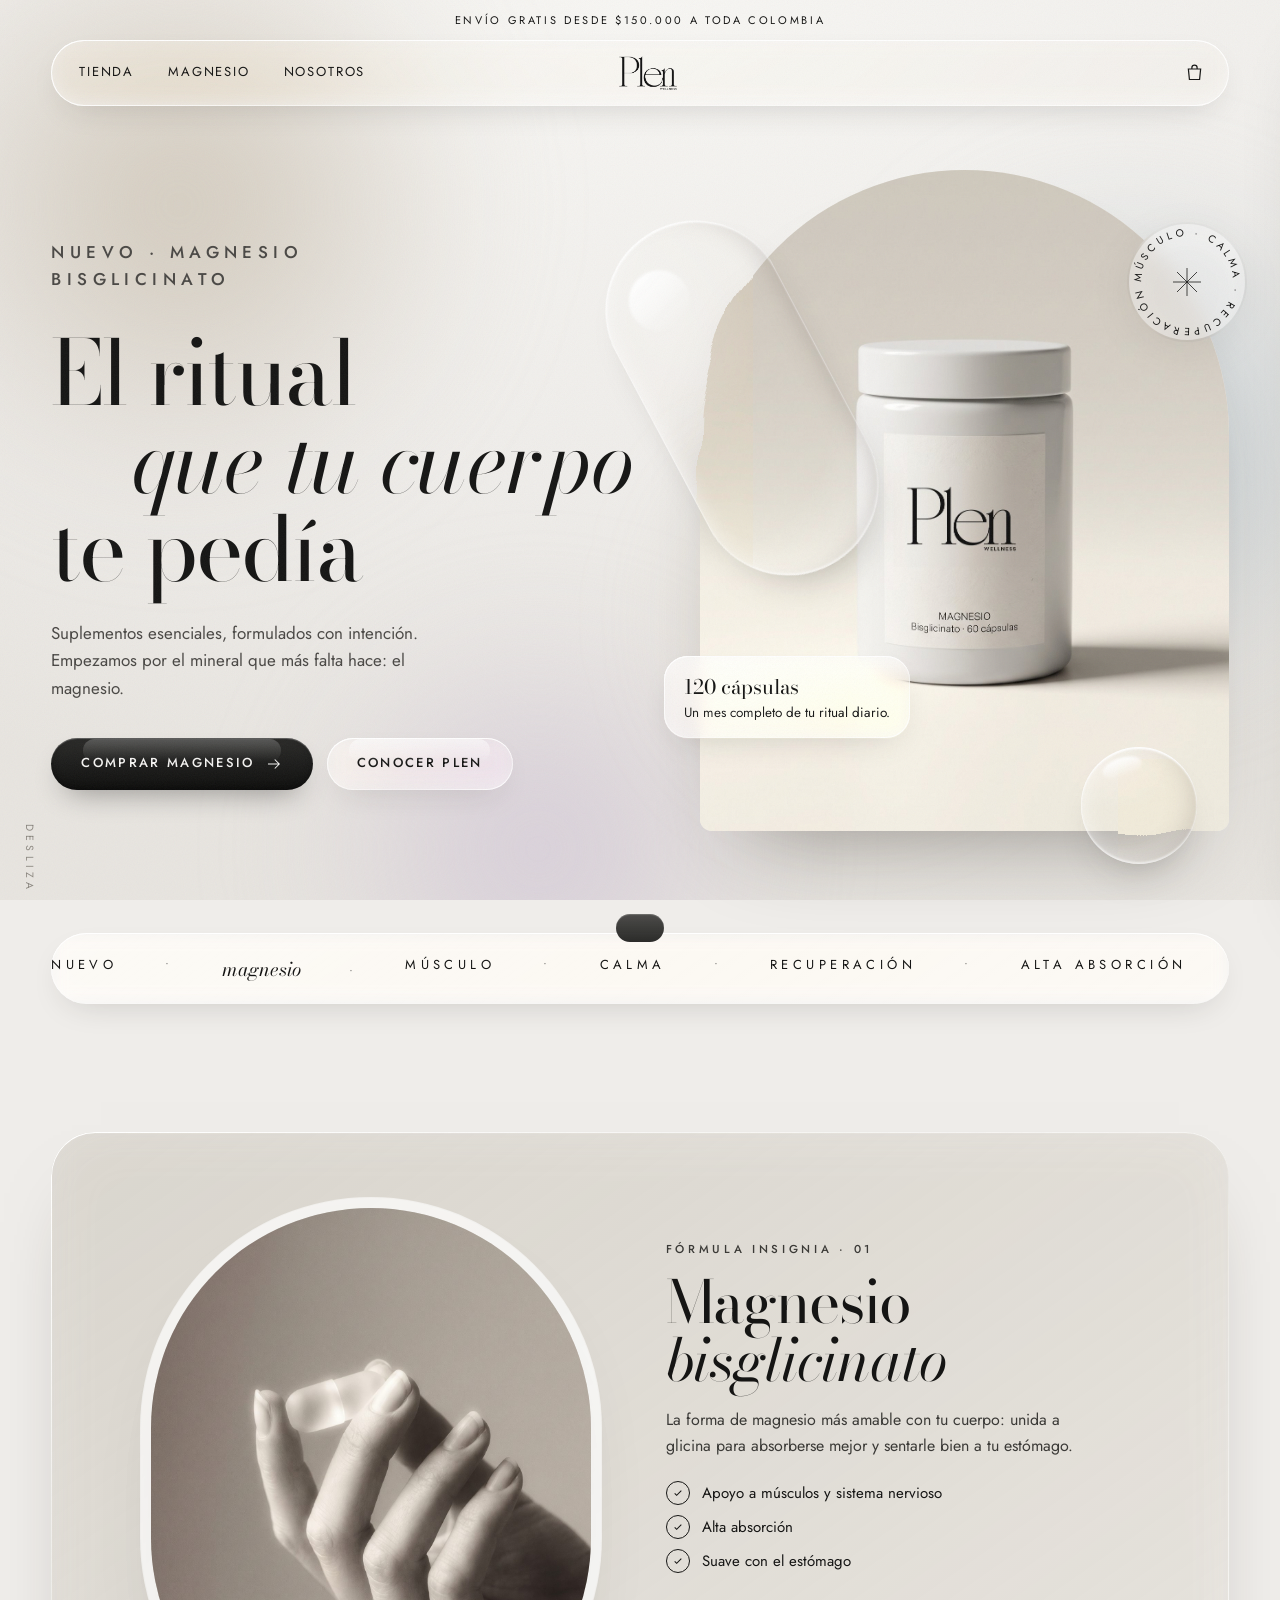
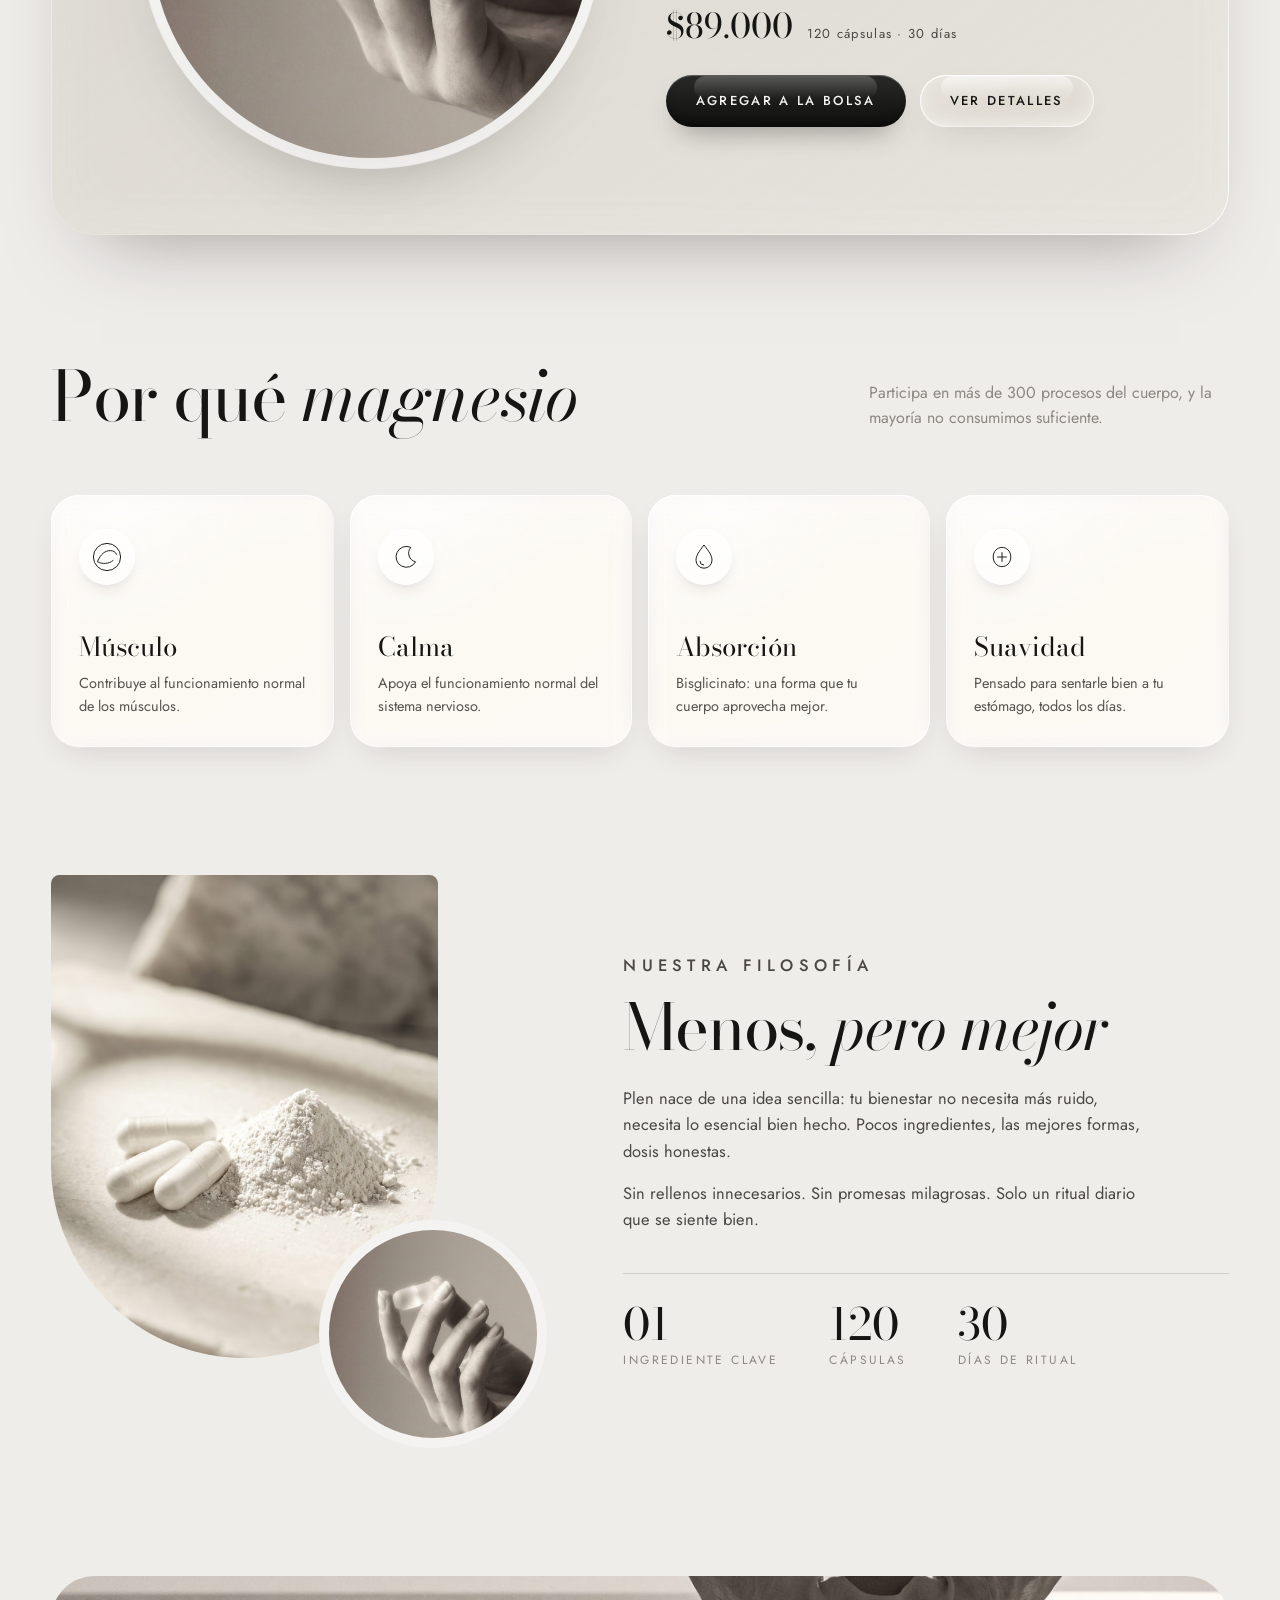
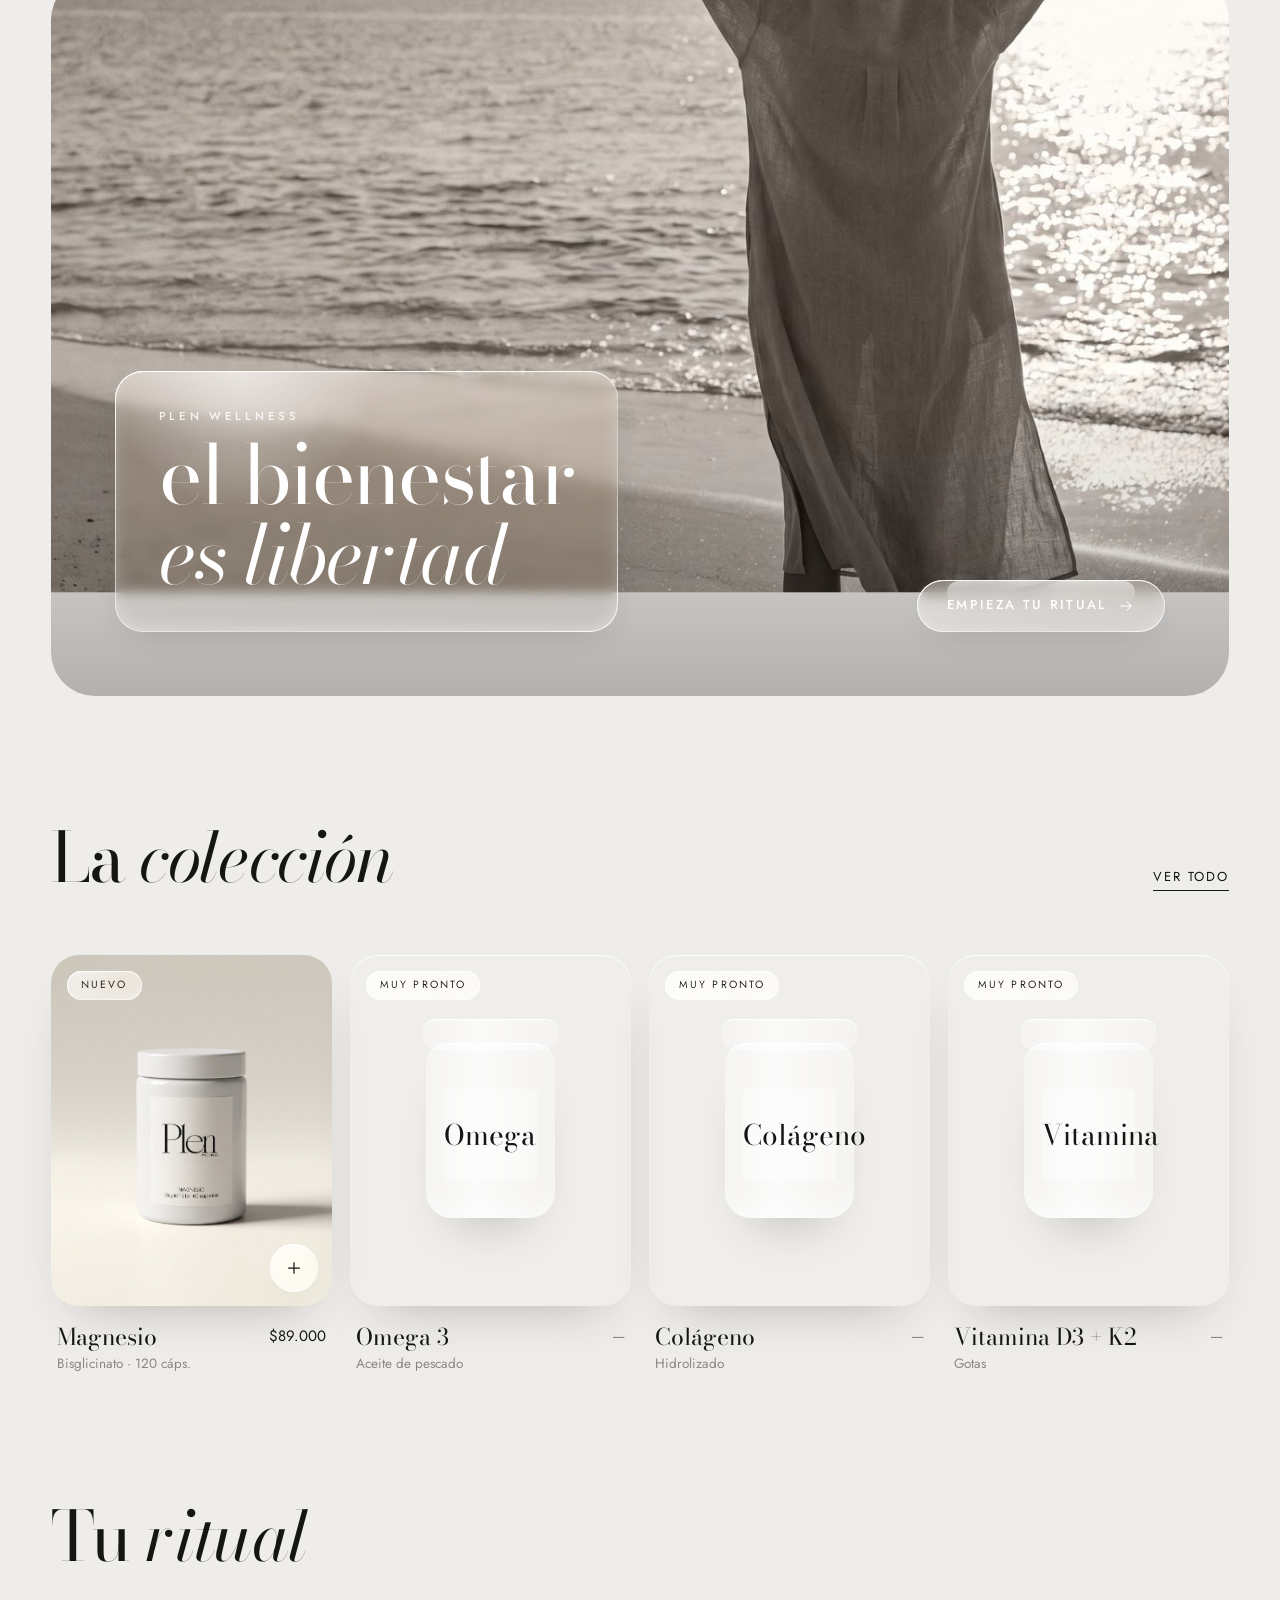
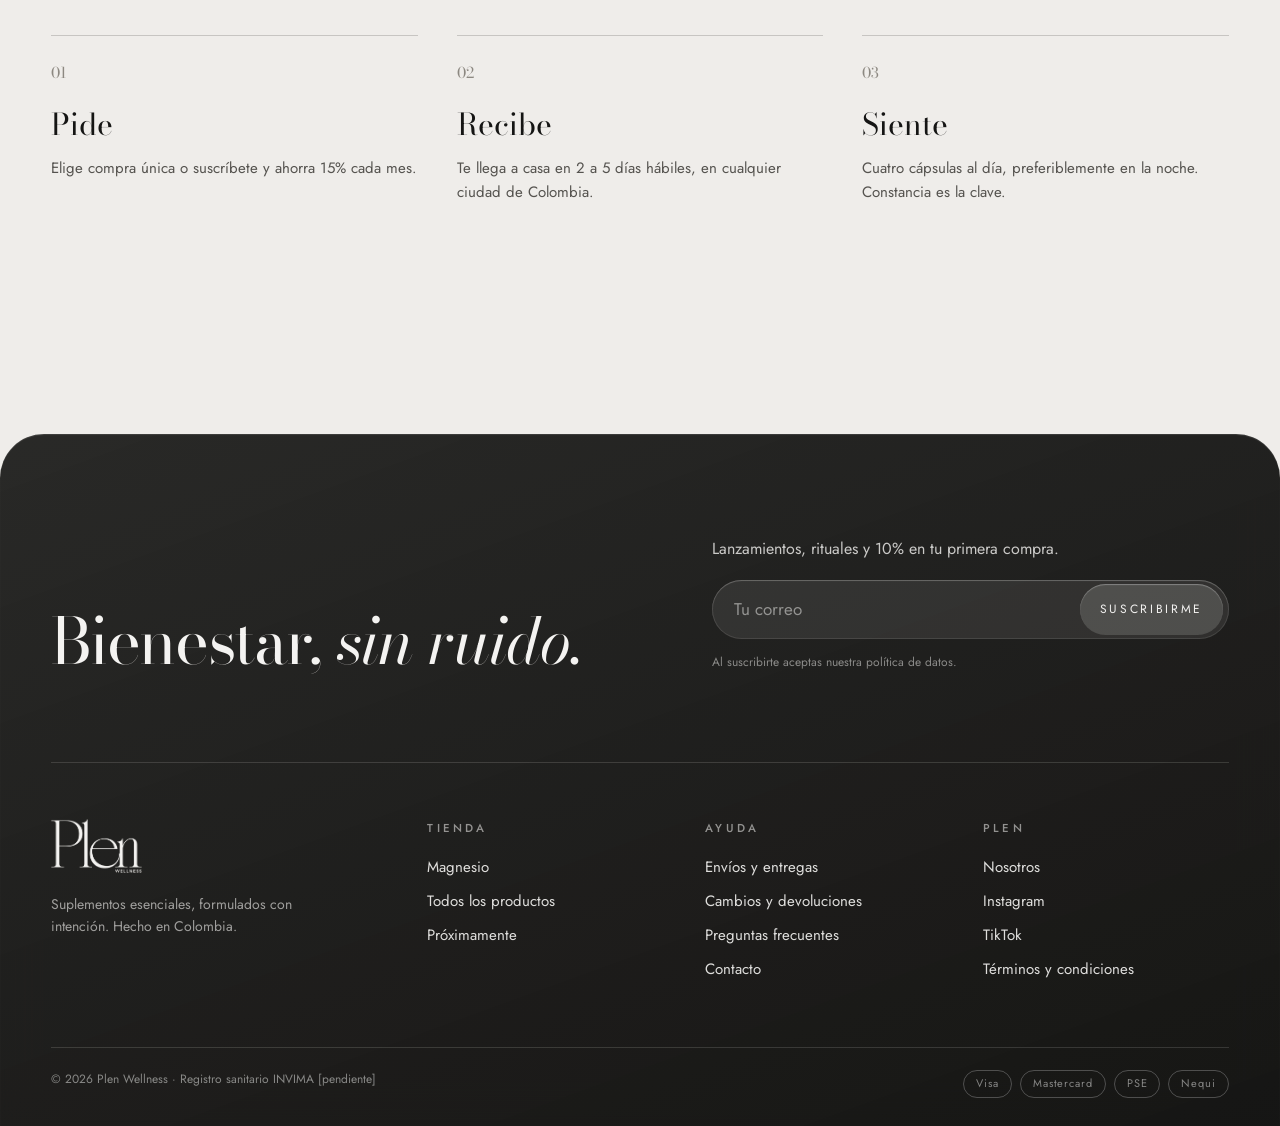
==== index.html @ ab26e901 "Plen Wellness: tienda v1 liquid glass (inicio, tienda, magnesio, pedido) Co-Authored-By: Claude Opus" ====
<!doctype html>
<html lang="es">
<head>
<meta charset="utf-8">
<meta name="viewport" content="width=device-width, initial-scale=1">
<title>Plen Wellness · Suplementos esenciales</title>
<meta name="description" content="Plen Wellness: suplementos esenciales hechos en Colombia. Compra magnesio bisglicinato en línea con envío a todo el país.">
<meta name="theme-color" content="#F4F3F1">
<link rel="icon" type="image/png" sizes="64x64" href="marca/favicon-64.png">
<link rel="icon" type="image/png" sizes="32x32" href="marca/favicon-32.png">
<link rel="apple-touch-icon" href="marca/apple-touch-icon.png">
<link rel="preconnect" href="https://fonts.googleapis.com"><link rel="preconnect" href="https://fonts.gstatic.com" crossorigin>
<link href="https://fonts.googleapis.com/css2?family=Bodoni+Moda:ital,opsz,wght@0,6..96,400;1,6..96,400&family=Jost:wght@300;400;500&display=swap" rel="stylesheet">
<link rel="stylesheet" href="assets/plen.css">
<script src="assets/plen.js" defer></script>
</head>
<body data-pagina="inicio">
<div class="aurora" aria-hidden="true"><i></i><i></i><i></i><i></i></div>
<svg width="0" height="0" style="position:absolute" aria-hidden="true"><filter id="refraccion" x="0" y="0" width="100%" height="100%"><feTurbulence type="fractalNoise" baseFrequency="0.008 0.012" numOctaves="2" seed="7" result="n"/><feGaussianBlur in="n" stdDeviation="2" result="b"/><feDisplacementMap in="SourceGraphic" in2="b" scale="38" xChannelSelector="R" yChannelSelector="G"/></filter><filter id="lente" x="0" y="0" width="120" height="120" filterUnits="userSpaceOnUse" primitiveUnits="userSpaceOnUse" color-interpolation-filters="sRGB"><feImage href="assets/lente-mapa.png" x="0" y="0" width="120" height="120" preserveAspectRatio="none" result="m"/><feDisplacementMap in="SourceGraphic" in2="m" scale="46" xChannelSelector="R" yChannelSelector="G"/></filter></svg>
<div class="lente" aria-hidden="true"><span class="lente__brillo"></span></div><div class="estela" aria-hidden="true"><i></i><i></i><i></i><i></i></div>
<div class="anuncio">Envío gratis desde $150.000 a toda Colombia</div>
<header class="header"><div class="env header__in">
  <nav class="nav"><a href="tienda.html">Tienda</a><a href="magnesio.html">Magnesio</a><a href="index.html#filosofia">Nosotros</a></nav>
  <button class="icono-btn menu-btn" data-menu aria-label="Menú"><svg viewBox="0 0 24 24" fill="none" stroke="currentColor" stroke-width="1.4"><path d="M4 8h16M4 16h11"/></svg></button>
  <a class="logo" href="index.html" aria-label="Plen Wellness, inicio"><img src="marca/logo-plen.png" alt="Plen Wellness"></a>
  <div class="acciones">
    <button class="icono-btn" data-abrir-carrito aria-label="Abrir bolsa"><svg viewBox="0 0 24 24" fill="none" stroke="currentColor" stroke-width="1.4"><path d="M5 8h14l-1.2 12H6.2z"/><path d="M9 8V6.5a3 3 0 0 1 6 0V8"/></svg><span class="burbuja" data-contador>0</span></button>
  </div>
</div></header>
<div class="menu-movil">
  <button class="icono-btn cerrar" data-menu aria-label="Cerrar"><svg viewBox="0 0 24 24" fill="none" stroke="currentColor" stroke-width="1.4"><path d="M6 6l12 12M18 6L6 18"/></svg></button>
  <a href="index.html">Inicio</a><a href="tienda.html">Tienda</a><a href="magnesio.html"><em>Magnesio</em></a><a href="index.html#filosofia">Nosotros</a>
</div>
<main>

<section class="hero"><div class="env hero__grid">
  <div class="hero__txt">
    <p class="eyebrow rev">Nuevo · Magnesio bisglicinato</p>
    <h1 class="display rev d1">El ritual<span class="fina"><em>que tu cuerpo</em></span>te pedía</h1>
    <p class="rev d2">Suplementos esenciales, formulados con intención. Empezamos por el mineral que más falta hace: el magnesio.</p>
    <div class="hero__cta rev d3"><a class="btn" href="magnesio.html">Comprar magnesio <svg class="flecha" viewBox="0 0 24 24" fill="none" stroke="currentColor" stroke-width="1.4"><path d="M4 12h15M13 6l6 6-6 6"/></svg></a><a class="btn btn--glass" href="#filosofia">Conocer Plen</a></div>
  </div>
  <div class="hero__foto rev d1">
    <div class="arco"><img src="assets/img/frasco.jpg" alt="Frasco de magnesio Plen Wellness"></div>
    <svg class="sello" viewBox="0 0 120 120" aria-hidden="true"><defs><path id="c" d="M60 60m-46 0a46 46 0 1 1 92 0a46 46 0 1 1-92 0"/></defs><circle cx="60" cy="60" r="58" fill="#F4F3F1"/><text><textPath href="#c">músculo · calma · recuperación ·</textPath></text><path d="M60 46v28M46 60h28M50 50l20 20M70 50L50 70" stroke="#151514" stroke-width=".8"/></svg>
    <div class="gota gota--capsula" aria-hidden="true"></div><div class="gota gota--esfera" aria-hidden="true"></div>
    <div class="chip-flota glass"><b>120 cápsulas</b>Un mes completo de tu ritual diario.</div>
  </div>
</div><span class="scroll-v">Desliza</span></section>

<div class="cinta" aria-hidden="true"><div class="cinta__pista">
  <span>Nuevo</span><span><i>magnesio</i></span><span>Músculo</span><span>Calma</span><span>Recuperación</span><span>Alta absorción</span><span>Nuevo</span><span><i>magnesio</i></span><span>Músculo</span><span>Calma</span><span>Recuperación</span><span>Alta absorción</span><span>Nuevo</span><span><i>magnesio</i></span><span>Músculo</span><span>Calma</span><span>Recuperación</span><span>Alta absorción</span><span>Nuevo</span><span><i>magnesio</i></span><span>Músculo</span><span>Calma</span><span>Recuperación</span><span>Alta absorción</span>
</div></div>

<section class="sec"><div class="insignia rev"><div class="insignia__grid">
  <div class="capsula"><img src="assets/img/mano.jpg" alt="Mano sosteniendo una cápsula" loading="lazy"></div>
  <div>
    <p class="eyebrow">Fórmula insignia · 01</p>
    <h2 class="display">Magnesio <em>bisglicinato</em></h2>
    <p>La forma de magnesio más amable con tu cuerpo: unida a glicina para absorberse mejor y sentarle bien a tu estómago.</p>
    <ul class="lista-check"><li>Apoyo a músculos y sistema nervioso</li><li>Alta absorción</li><li>Suave con el estómago</li></ul>
    <div class="precio">$89.000 <small>120 cápsulas · 30 días</small></div>
    <div class="hero__cta"><button class="btn" data-agregar="magnesio">Agregar a la bolsa</button><a class="btn btn--glass" href="magnesio.html">Ver detalles</a></div>
  </div>
</div></div></section>

<section class="sec" style="padding-top:0"><div class="env">
  <div class="sec__cab"><h2 class="display rev">Por qué <em>magnesio</em></h2><p class="suave rev" style="max-width:360px">Participa en más de 300 procesos del cuerpo, y la mayoría no consumimos suficiente.</p></div>
  <div class="beneficios">
    <div class="beneficio glass rev"><svg viewBox="0 0 40 40"><path d="M8 26c4-10 10-14 16-14 4 0 7 2 8 5"/><path d="M8 26c6 3 14 3 20-2"/><circle cx="20" cy="20" r="17"/></svg><h3>Músculo</h3><p>Contribuye al funcionamiento normal de los músculos.</p></div>
    <div class="beneficio glass rev d1"><svg viewBox="0 0 40 40"><path d="M26 8a13 13 0 1 0 6 18A11 11 0 0 1 26 8z"/></svg><h3>Calma</h3><p>Apoya el funcionamiento normal del sistema nervioso.</p></div>
    <div class="beneficio glass rev d2"><svg viewBox="0 0 40 40"><path d="M20 5c6 8 10 13 10 19a10 10 0 0 1-20 0c0-6 4-11 10-19z"/><path d="M15 25a5 5 0 0 0 5 5"/></svg><h3>Absorción</h3><p>Bisglicinato: una forma que tu cuerpo aprovecha mejor.</p></div>
    <div class="beneficio glass rev d3"><svg viewBox="0 0 40 40"><path d="M9 20c0-7 5-12 11-12s11 5 11 12-5 12-11 12S9 27 9 20z"/><path d="M14 20h12M20 14v12"/></svg><h3>Suavidad</h3><p>Pensado para sentarle bien a tu estómago, todos los días.</p></div>
  </div>
</div></section>

<section class="sec" id="filosofia" style="padding-top:0"><div class="env filo">
  <div class="filo__fotos rev"><div class="f1"><img src="assets/img/polvo.jpg" alt="Cápsulas y magnesio en polvo" loading="lazy"></div><div class="f2"><img src="assets/img/mano.jpg" alt="" loading="lazy"></div></div>
  <div>
    <p class="eyebrow rev">Nuestra filosofía</p>
    <h2 class="display rev d1">Menos, <em>pero mejor</em></h2>
    <p class="rev d2">Plen nace de una idea sencilla: tu bienestar no necesita más ruido, necesita lo esencial bien hecho. Pocos ingredientes, las mejores formas, dosis honestas.</p>
    <p class="rev d2">Sin rellenos innecesarios. Sin promesas milagrosas. Solo un ritual diario que se siente bien.</p>
    <div class="cifras rev d3"><div><b>01</b><span>Ingrediente clave</span></div><div><b>120</b><span>Cápsulas</span></div><div><b>30</b><span>Días de ritual</span></div></div>
  </div>
</div></section>

<section class="editorial rev"><img src="assets/img/mar.jpg" alt="Mujer frente al mar" loading="lazy">
  <div class="editorial__txt"><div class="panel-glass glass"><p class="eyebrow">Plen Wellness</p><h2 class="display">el bienestar<br><em>es libertad</em></h2></div><a class="btn btn--glass" href="magnesio.html">Empieza tu ritual <svg class="flecha" viewBox="0 0 24 24" fill="none" stroke="currentColor" stroke-width="1.4"><path d="M4 12h15M13 6l6 6-6 6"/></svg></a></div>
</section>

<section class="sec"><div class="env">
  <div class="sec__cab"><h2 class="display rev">La <em>colección</em></h2><a class="aviso-link rev" href="tienda.html">Ver todo</a></div>
  <div class="productos">
    <article class="prod rev ">
      <a class="prod__img" href="magnesio.html"><img src="assets/img/frasco.jpg" alt="Magnesio Plen" loading="lazy"><span class="prod__tag glass">Nuevo</span></a>
      <button class="prod__add" data-agregar="magnesio" aria-label="Agregar magnesio a la bolsa"><svg viewBox="0 0 24 24" fill="none" stroke="currentColor" stroke-width="1.5"><path d="M12 5v14M5 12h14"/></svg></button>
      <div class="prod__info"><div><h3>Magnesio</h3><p>Bisglicinato · 120 cáps.</p></div><span class="p">$89.000</span></div>
    </article>
    <article class="prod prod--pronto rev d1">
      <a class="prod__img" href="#" data-pronto><div class="frasco-sil"><span>Omega</span></div><span class="prod__tag glass">Muy pronto</span></a>
      <div class="prod__info"><div><h3>Omega 3</h3><p>Aceite de pescado</p></div><span class="p suave">—</span></div>
    </article>
    <article class="prod prod--pronto rev d2">
      <a class="prod__img" href="#" data-pronto><div class="frasco-sil"><span>Colágeno</span></div><span class="prod__tag glass">Muy pronto</span></a>
      <div class="prod__info"><div><h3>Colágeno</h3><p>Hidrolizado</p></div><span class="p suave">—</span></div>
    </article>
    <article class="prod prod--pronto rev d3">
      <a class="prod__img" href="#" data-pronto><div class="frasco-sil"><span>Vitamina</span></div><span class="prod__tag glass">Muy pronto</span></a>
      <div class="prod__info"><div><h3>Vitamina D3 + K2</h3><p>Gotas</p></div><span class="p suave">—</span></div>
    </article>
  </div>
</div></section>

<section class="sec" style="padding-top:0"><div class="env">
  <div class="sec__cab"><h2 class="display rev">Tu <em>ritual</em></h2></div>
  <div class="pasos">
    <div class="paso rev"><h3>Pide</h3><p>Elige compra única o suscríbete y ahorra 15% cada mes.</p></div>
    <div class="paso rev d1"><h3>Recibe</h3><p>Te llega a casa en 2 a 5 días hábiles, en cualquier ciudad de Colombia.</p></div>
    <div class="paso rev d2"><h3>Siente</h3><p>Cuatro cápsulas al día, preferiblemente en la noche. Constancia es la clave.</p></div>
  </div>
</div></section>

</main>
<footer class="boletin"><div class="env">
  <div class="boletin__grid">
    <h2 class="display">Bienestar, <em>sin ruido.</em></h2>
    <div><p style="margin-bottom:18px;opacity:.8">Lanzamientos, rituales y 10% en tu primera compra.</p>
      <form class="form-linea" data-boletin><input type="email" required placeholder="Tu correo" aria-label="Tu correo"><button>Suscribirme</button></form>
      <p class="nota-legal">Al suscribirte aceptas nuestra política de datos.</p></div>
  </div>
  <div class="footer__grid">
    <div><img class="footer__logo" src="marca/logo-plen-claro.png" alt="Plen Wellness"><p style="opacity:.6;max-width:280px;font-size:14px">Suplementos esenciales, formulados con intención. Hecho en Colombia.</p></div>
    <div><h4>Tienda</h4><a href="magnesio.html">Magnesio</a><a href="tienda.html">Todos los productos</a><a href="tienda.html#pronto">Próximamente</a></div>
    <div><h4>Ayuda</h4><a href="#">Envíos y entregas</a><a href="#">Cambios y devoluciones</a><a href="#">Preguntas frecuentes</a><a href="#">Contacto</a></div>
    <div><h4>Plen</h4><a href="index.html#filosofia">Nosotros</a><a href="#">Instagram</a><a href="#">TikTok</a><a href="#">Términos y condiciones</a></div>
  </div>
  <div class="footer__base"><span>© 2026 Plen Wellness · Registro sanitario INVIMA [pendiente]</span>
    <div class="pagos"><span>Visa</span><span>Mastercard</span><span>PSE</span><span>Nequi</span></div></div>
</div></footer>
</body>
</html>
---- assets/plen.css ----
/* ============ PLEN WELLNESS — tienda ============ */
:root{
  --marfil:#F4F3F1;
  --hueso:#ECEAE6;
  --piedra:#D9D6CF;
  --salvia:#C9C6BD;
  --gris:#8C8881;
  --tinta:#151514;
  --blanco:#FFFFFF;
  --serif:'Bodoni Moda', 'Didot', Georgia, serif;
  --sans:'Jost', 'Futura', system-ui, sans-serif;
  --r-xl:44px; --r-l:28px; --r-m:18px;
  --lado:clamp(16px,4vw,56px);
  --max:1320px;
}
*{box-sizing:border-box;margin:0;padding:0}
html{scroll-behavior:smooth}
body{background:var(--marfil);color:var(--tinta);font-family:var(--sans);font-weight:400;font-size:16px;line-height:1.6;-webkit-font-smoothing:antialiased;overflow-x:hidden}
/* grano sutil */
body::before{content:"";position:fixed;inset:0;pointer-events:none;z-index:100;opacity:.05;
  background-image:url("data:image/svg+xml,%3Csvg xmlns='http://www.w3.org/2000/svg' width='160' height='160'%3E%3Cfilter id='n'%3E%3CfeTurbulence type='fractalNoise' baseFrequency='.9' numOctaves='2' stitchTiles='stitch'/%3E%3C/filter%3E%3Crect width='100%25' height='100%25' filter='url(%23n)'/%3E%3C/svg%3E")}
img{display:block;max-width:100%}
a{color:inherit;text-decoration:none}
button{font:inherit;color:inherit;background:none;border:0;cursor:pointer}
.env{max-width:var(--max);margin:0 auto;padding:0 var(--lado)}

/* tipografía */
.display{font-family:var(--serif);font-weight:400;letter-spacing:-.02em;line-height:.98}
.display em{font-style:italic}
.eyebrow{font-size:11.5px;letter-spacing:.32em;text-transform:uppercase;font-weight:500}
.suave{color:var(--gris)}

/* botones — píldoras */
.btn{display:inline-flex;align-items:center;justify-content:center;gap:10px;height:52px;padding:0 30px;border-radius:999px;background:var(--tinta);color:var(--marfil);font-size:13px;letter-spacing:.18em;text-transform:uppercase;font-weight:500;transition:transform .35s cubic-bezier(.2,.8,.2,1),background .3s}
.btn:hover{transform:translateY(-2px);background:#000}
.btn--linea{background:transparent;color:var(--tinta);border:1px solid var(--tinta)}
.btn--linea:hover{background:var(--tinta);color:var(--marfil)}
.btn--claro{background:var(--marfil);color:var(--tinta)}
.btn--claro:hover{background:#fff}
.btn--ancho{width:100%}
.flecha{width:18px;height:18px;transition:transform .3s}
.btn:hover .flecha{transform:translateX(4px)}

/* ---------- barra de anuncio ---------- */
.anuncio{background:var(--tinta);color:var(--marfil);font-size:11.5px;letter-spacing:.24em;text-transform:uppercase;text-align:center;padding:10px 16px}

/* ---------- header ---------- */
.header{position:sticky;top:0;z-index:50;background:rgba(244,243,241,.82);backdrop-filter:blur(14px);-webkit-backdrop-filter:blur(14px);border-bottom:1px solid transparent;transition:border-color .3s}
.header.con-borde{border-bottom-color:rgba(21,21,20,.08)}
.header__in{display:grid;grid-template-columns:1fr auto 1fr;align-items:center;height:78px}
.nav{display:flex;gap:34px;font-size:13px;letter-spacing:.14em;text-transform:uppercase}
.nav a{position:relative;padding:4px 0}
.nav a::after{content:"";position:absolute;left:0;right:0;bottom:0;height:1px;background:currentColor;transform:scaleX(0);transform-origin:left;transition:transform .35s}
.nav a:hover::after,.nav a[aria-current]::after{transform:scaleX(1)}
.logo img{height:40px;width:auto}
.acciones{display:flex;justify-content:flex-end;align-items:center;gap:18px}
.icono-btn{width:44px;height:44px;border-radius:999px;display:grid;place-items:center;position:relative;transition:background .3s}
.icono-btn:hover{background:var(--hueso)}
.icono-btn svg{width:21px;height:21px}
.burbuja{position:absolute;top:4px;right:2px;min-width:18px;height:18px;border-radius:999px;background:var(--tinta);color:var(--marfil);font-size:10.5px;display:grid;place-items:center;padding:0 5px;transform:scale(0);transition:transform .35s cubic-bezier(.3,1.6,.5,1)}
.burbuja.si{transform:scale(1)}
.menu-btn{display:none}

/* ---------- hero ---------- */
.hero{position:relative;padding:clamp(28px,5vw,64px) 0 clamp(60px,8vw,110px)}
.hero__grid{display:grid;grid-template-columns:1.05fr .95fr;gap:clamp(24px,5vw,80px);align-items:center}
.hero h1{font-size:clamp(50px,7vw,112px)}
.hero h1 .fina{display:block;padding-left:.9em}
.hero__txt p{max-width:420px;margin:28px 0 36px;font-size:17px;color:#4a4845}
.hero__cta{display:flex;gap:14px;flex-wrap:wrap;align-items:center}
.hero__foto{position:relative}
.arco{border-radius:999px 999px var(--r-xl) var(--r-xl);overflow:hidden;background:var(--hueso);aspect-ratio:4/5}
.arco img{width:100%;height:100%;object-fit:cover;transform:scale(1.04);transition:transform 1.6s cubic-bezier(.2,.8,.2,1)}
.hero__foto:hover .arco img{transform:scale(1.08)}
.chip-flota{position:absolute;left:-36px;bottom:14%;background:rgba(255,255,255,.72);backdrop-filter:blur(12px);-webkit-backdrop-filter:blur(12px);border-radius:var(--r-m);padding:16px 20px;max-width:250px;box-shadow:0 18px 40px -20px rgba(0,0,0,.25);font-size:13.5px;line-height:1.45;animation:flotar 6s ease-in-out infinite}
.chip-flota b{display:block;font-family:var(--serif);font-size:20px;font-weight:400;margin-bottom:2px}
.sello{position:absolute;right:-18px;top:8%;width:120px;height:120px;animation:girar 22s linear infinite}
.sello text{font-family:var(--sans);font-size:10.4px;letter-spacing:.34em;text-transform:uppercase;fill:var(--tinta)}
@keyframes girar{to{transform:rotate(360deg)}}
@keyframes flotar{50%{transform:translateY(-10px)}}
.scroll-v{position:absolute;left:calc(var(--lado)*.4);bottom:40px;writing-mode:vertical-rl;font-size:10.5px;letter-spacing:.4em;text-transform:uppercase;color:var(--gris)}

/* ---------- cinta ---------- */
.cinta{border-top:1px solid rgba(21,21,20,.12);border-bottom:1px solid rgba(21,21,20,.12);overflow:hidden;padding:18px 0;white-space:nowrap}
.cinta__pista{display:inline-flex;gap:48px;animation:cinta 34s linear infinite;font-size:13px;letter-spacing:.34em;text-transform:uppercase}
.cinta__pista span::after{content:"•";margin-left:48px;opacity:.5}
.cinta__pista i{font-family:var(--serif);font-style:italic;text-transform:none;letter-spacing:0;font-size:19px}
@keyframes cinta{to{transform:translateX(-50%)}}

/* ---------- secciones ---------- */
.sec{padding:clamp(72px,10vw,140px) 0}
.sec__cab{display:flex;justify-content:space-between;align-items:end;gap:24px;margin-bottom:clamp(36px,5vw,64px);flex-wrap:wrap}
.sec__cab h2{font-size:clamp(40px,5.4vw,76px)}

/* fórmula insignia (banda salvia, curva) */
.insignia{background:var(--salvia);border-radius:var(--r-xl);margin:0 var(--lado);position:relative;overflow:hidden}
.insignia__grid{display:grid;grid-template-columns:1fr 1fr;align-items:center;gap:clamp(24px,4vw,64px);padding:clamp(36px,6vw,90px)}
.capsula{position:relative;aspect-ratio:1/1.25;border-radius:999px;overflow:hidden;box-shadow:0 40px 80px -40px rgba(0,0,0,.35);max-width:440px;margin:0 auto}
.capsula img{width:100%;height:100%;object-fit:cover}
.insignia h2{font-size:clamp(40px,4.6vw,68px);margin:16px 0 18px}
.insignia p{max-width:440px;color:#3b3a37}
.precio{font-family:var(--serif);font-size:34px;margin:26px 0 22px;display:flex;align-items:baseline;gap:14px}
.precio small{font-family:var(--sans);font-size:13px;letter-spacing:.1em;color:#4a4845}
.lista-check{list-style:none;margin:22px 0 0;display:grid;gap:10px;font-size:15px}
.lista-check li{display:flex;gap:12px;align-items:center}
.lista-check li::before{content:"";width:22px;height:22px;flex:none;border-radius:999px;border:1px solid currentColor;background:url("data:image/svg+xml,%3Csvg xmlns='http://www.w3.org/2000/svg' viewBox='0 0 24 24' fill='none' stroke='%23151514' stroke-width='1.6'%3E%3Cpath d='M7 12.5l3 3 7-7'/%3E%3C/svg%3E") center/16px no-repeat}

/* beneficios */
.beneficios{display:grid;grid-template-columns:repeat(4,1fr);gap:16px}
.beneficio{background:var(--blanco);border-radius:var(--r-l);padding:34px 28px 30px;transition:transform .5s cubic-bezier(.2,.8,.2,1),box-shadow .5s}
.beneficio:hover{transform:translateY(-6px);box-shadow:0 30px 60px -36px rgba(0,0,0,.3)}
.beneficio svg{width:40px;height:40px;stroke:var(--tinta);stroke-width:1.2;fill:none;margin-bottom:40px}
.beneficio h3{font-family:var(--serif);font-weight:400;font-size:26px;line-height:1.1;margin-bottom:10px}
.beneficio p{font-size:14.5px;color:#55534f}

/* filosofía */
.filo{display:grid;grid-template-columns:.9fr 1.1fr;gap:clamp(32px,6vw,100px);align-items:center}
.filo__fotos{position:relative;padding-bottom:18%}
.filo__fotos .f1{border-radius:var(--r-xl) var(--r-xl) 999px 999px;overflow:hidden;aspect-ratio:4/5;width:78%}
.filo__fotos .f2{position:absolute;right:0;bottom:0;width:46%;aspect-ratio:1;border-radius:999px;overflow:hidden;border:10px solid var(--marfil)}
.filo__fotos img{width:100%;height:100%;object-fit:cover}
.filo h2{font-size:clamp(40px,5vw,72px);margin:18px 0 26px}
.filo p{max-width:520px;color:#4a4845;margin-bottom:16px;font-size:16.5px}
.cifras{display:flex;gap:clamp(24px,4vw,56px);margin-top:40px;padding-top:28px;border-top:1px solid rgba(21,21,20,.14)}
.cifras b{display:block;font-family:var(--serif);font-weight:400;font-size:44px;line-height:1}
.cifras span{font-size:12px;letter-spacing:.2em;text-transform:uppercase;color:var(--gris)}

/* tarjetas de producto */
.productos{display:grid;grid-template-columns:repeat(4,1fr);gap:18px}
.prod{position:relative;display:flex;flex-direction:column}
.prod__img{position:relative;background:var(--blanco);border-radius:var(--r-l);aspect-ratio:4/5;overflow:hidden;display:grid;place-items:center}
.prod__img img{width:100%;height:100%;object-fit:cover;transition:transform 1s cubic-bezier(.2,.8,.2,1)}
.prod:hover .prod__img img{transform:scale(1.05)}
.prod__tag{position:absolute;top:16px;left:16px;background:var(--marfil);border-radius:999px;padding:6px 14px;font-size:10.5px;letter-spacing:.2em;text-transform:uppercase}
.prod__add{position:absolute;right:14px;bottom:14px;width:48px;height:48px;border-radius:999px;background:var(--tinta);color:var(--marfil);display:grid;place-items:center;transition:transform .4s cubic-bezier(.3,1.6,.5,1)}
.prod__add:hover{transform:scale(1.1)}
.prod__add svg{width:20px;height:20px}
.prod__info{padding:18px 6px 0;display:flex;justify-content:space-between;gap:12px}
.prod__info h3{font-family:var(--serif);font-weight:400;font-size:23px;line-height:1.1}
.prod__info p{font-size:13.5px;color:var(--gris);margin-top:4px}
.prod__info .p{font-size:15px;white-space:nowrap}
.prod--pronto .prod__img{background:var(--hueso)}
.frasco-sil{width:46%;aspect-ratio:1/1.35;border-radius:22px 22px 26px 26px;background:linear-gradient(90deg,#e2dfd9,#f7f6f3 40%,#e6e3dd);position:relative;box-shadow:0 30px 50px -30px rgba(0,0,0,.3)}
.frasco-sil::before{content:"";position:absolute;left:-2%;right:-2%;top:-14%;height:18%;border-radius:12px;background:linear-gradient(90deg,#dcd9d3,#f3f2ef 40%,#dedbd5)}
.frasco-sil span{position:absolute;inset:26% 14% 22%;background:rgba(255,255,255,.7);border-radius:4px;display:grid;place-items:center;font-family:var(--serif);font-size:clamp(20px,2.2vw,30px)}
.aviso-link{font-size:13px;letter-spacing:.14em;text-transform:uppercase;border-bottom:1px solid;padding-bottom:3px}

/* banda editorial */
.editorial{position:relative;margin:0 var(--lado);border-radius:var(--r-xl);overflow:hidden;min-height:clamp(440px,62vw,720px);display:flex;align-items:flex-end;color:var(--marfil)}
.editorial img{position:absolute;inset:0;width:100%;height:115%;object-fit:cover;object-position:70% center}
.editorial::after{content:"";position:absolute;inset:0;background:linear-gradient(180deg,rgba(0,0,0,0) 40%,rgba(0,0,0,.45))}
.editorial__txt{position:relative;z-index:2;padding:clamp(28px,5vw,64px);display:flex;justify-content:space-between;align-items:end;gap:24px;width:100%;flex-wrap:wrap}
.editorial h2{font-size:clamp(52px,8vw,120px)}

/* ritual / pasos */
.pasos{display:grid;grid-template-columns:repeat(3,1fr);gap:clamp(20px,3vw,40px);counter-reset:p}
.paso{border-top:1px solid rgba(21,21,20,.18);padding-top:24px}
.paso::before{counter-increment:p;content:"0" counter(p);font-family:var(--serif);font-size:15px;color:var(--gris)}
.paso h3{font-family:var(--serif);font-weight:400;font-size:30px;margin:14px 0 8px}
.paso p{color:#55534f;font-size:15px}

/* preguntas (acordeón) */
.faq{max-width:880px;margin:0 auto}
.faq details{border-bottom:1px solid rgba(21,21,20,.16)}
.faq summary{list-style:none;cursor:pointer;display:flex;justify-content:space-between;align-items:center;gap:20px;padding:26px 0;font-family:var(--serif);font-size:clamp(20px,2vw,26px)}
.faq summary::-webkit-details-marker{display:none}
.mas{width:34px;height:34px;flex:none;border-radius:999px;border:1px solid rgba(21,21,20,.3);position:relative;transition:transform .4s,background .3s}
.mas::before,.mas::after{content:"";position:absolute;left:50%;top:50%;width:12px;height:1px;background:currentColor;transform:translate(-50%,-50%)}
.mas::after{transform:translate(-50%,-50%) rotate(90deg);transition:transform .4s}
details[open] .mas{background:var(--tinta);color:var(--marfil)}
details[open] .mas::after{transform:translate(-50%,-50%) rotate(0)}
.faq .resp{padding:0 60px 26px 0;color:#55534f}

/* boletín + footer */
.boletin{background:var(--tinta);color:var(--marfil);border-radius:var(--r-xl) var(--r-xl) 0 0;padding:clamp(56px,8vw,110px) 0 0;margin-top:clamp(60px,8vw,120px)}
.boletin__grid{display:grid;grid-template-columns:1.2fr 1fr;gap:40px;align-items:end;padding-bottom:clamp(48px,7vw,90px);border-bottom:1px solid rgba(244,243,241,.14)}
.boletin h2{font-size:clamp(40px,5vw,72px)}
.form-linea{display:flex;border-bottom:1px solid rgba(244,243,241,.5);padding-bottom:6px}
.form-linea input{flex:1;background:none;border:0;color:var(--marfil);font:inherit;font-size:17px;padding:12px 0;outline:none}
.form-linea input::placeholder{color:rgba(244,243,241,.5)}
.form-linea button{font-size:12px;letter-spacing:.22em;text-transform:uppercase}
.nota-legal{font-size:12px;color:rgba(244,243,241,.5);margin-top:14px}
.footer__grid{display:grid;grid-template-columns:1.4fr repeat(3,1fr);gap:32px;padding:56px 0}
.footer__grid h4{font-size:11.5px;letter-spacing:.28em;text-transform:uppercase;font-weight:500;margin-bottom:18px;color:rgba(244,243,241,.55)}
.footer__grid a{display:block;margin-bottom:10px;font-size:15px;opacity:.9}
.footer__grid a:hover{opacity:1;text-decoration:underline}
.footer__logo{height:54px;width:auto;margin-bottom:20px}
.footer__base{display:flex;justify-content:space-between;gap:20px;flex-wrap:wrap;padding:22px 0 28px;border-top:1px solid rgba(244,243,241,.14);font-size:12px;color:rgba(244,243,241,.5)}
.pagos{display:flex;gap:8px;flex-wrap:wrap}
.pagos span{border:1px solid rgba(244,243,241,.25);border-radius:999px;padding:4px 12px;font-size:11px;letter-spacing:.08em}

/* ---------- carrito (panel) ---------- */
.velo{position:fixed;inset:0;background:rgba(21,21,20,.35);backdrop-filter:blur(3px);opacity:0;pointer-events:none;transition:opacity .4s;z-index:80}
.velo.si{opacity:1;pointer-events:auto}
.carrito{position:fixed;top:10px;right:10px;bottom:10px;width:min(440px,calc(100% - 20px));background:var(--marfil);border-radius:var(--r-l);z-index:90;display:flex;flex-direction:column;transform:translateX(110%);transition:transform .55s cubic-bezier(.2,.8,.2,1);box-shadow:0 30px 80px -30px rgba(0,0,0,.4)}
.carrito.si{transform:none}
.carrito__cab{display:flex;justify-content:space-between;align-items:center;padding:24px 26px;border-bottom:1px solid rgba(21,21,20,.1)}
.carrito__cab h3{font-family:var(--serif);font-weight:400;font-size:30px}
.envio-barra{padding:16px 26px;font-size:13px}
.envio-barra .riel{height:4px;border-radius:9px;background:var(--piedra);margin-top:10px;overflow:hidden}
.envio-barra .riel i{display:block;height:100%;background:var(--tinta);border-radius:9px;transition:width .6s}
.carrito__items{flex:1;overflow:auto;padding:8px 26px}
.item{display:grid;grid-template-columns:84px 1fr auto;gap:16px;padding:18px 0;border-bottom:1px solid rgba(21,21,20,.08);align-items:center}
.item img{width:84px;height:100px;object-fit:cover;border-radius:16px;background:#fff}
.item h4{font-family:var(--serif);font-weight:400;font-size:20px;line-height:1.1}
.item small{display:block;color:var(--gris);font-size:12.5px;margin:3px 0 10px}
.cant{display:inline-flex;align-items:center;border:1px solid rgba(21,21,20,.2);border-radius:999px;height:36px}
.cant button{width:34px;height:34px;font-size:16px}
.cant span{min-width:22px;text-align:center;font-size:14px}
.item__der{text-align:right;font-size:15px}
.item__der button{display:block;margin-top:14px;margin-left:auto;font-size:11.5px;letter-spacing:.14em;text-transform:uppercase;color:var(--gris);text-decoration:underline}
.carrito__vacio{text-align:center;padding:70px 20px;color:var(--gris)}
.carrito__vacio b{display:block;font-family:var(--serif);font-weight:400;font-size:28px;color:var(--tinta);margin-bottom:10px}
.carrito__pie{padding:22px 26px 26px;border-top:1px solid rgba(21,21,20,.1)}
.fila{display:flex;justify-content:space-between;font-size:15px;margin-bottom:8px}
.fila--total{font-family:var(--serif);font-size:24px;margin:14px 0 18px}
.seguro{text-align:center;font-size:12px;color:var(--gris);margin-top:12px}

/* toast */
.toast{position:fixed;left:50%;bottom:26px;transform:translate(-50%,calc(100% + 40px));background:var(--tinta);color:var(--marfil);padding:14px 24px;border-radius:999px;font-size:14px;z-index:95;transition:transform .5s cubic-bezier(.3,1.4,.5,1);white-space:nowrap}
.toast.si{transform:translate(-50%,0)}

/* ---------- página de producto ---------- */
.migas{font-size:12px;letter-spacing:.14em;text-transform:uppercase;color:var(--gris);padding:26px 0}
.migas a:hover{color:var(--tinta)}
.pdp{display:grid;grid-template-columns:1.1fr .9fr;gap:clamp(28px,5vw,80px);align-items:start;padding-bottom:40px}
.galeria{display:grid;grid-template-columns:84px 1fr;gap:14px;position:sticky;top:100px}
.miniaturas{display:flex;flex-direction:column;gap:10px}
.miniaturas button{border-radius:16px;overflow:hidden;aspect-ratio:4/5;opacity:.55;transition:opacity .3s,outline-color .3s;outline:1px solid transparent;outline-offset:3px}
.miniaturas button.si{opacity:1;outline-color:var(--tinta)}
.miniaturas img{width:100%;height:100%;object-fit:cover}
.foto-grande{border-radius:var(--r-xl);overflow:hidden;aspect-ratio:4/5;background:#fff}
.foto-grande img{width:100%;height:100%;object-fit:cover;transition:opacity .35s}
.pdp__info h1{font-size:clamp(48px,5.4vw,80px);margin:14px 0 6px}
.pdp__sub{font-size:17px;color:#4a4845;margin-bottom:26px;max-width:460px}
.chips{display:grid;grid-template-columns:1fr 1fr;gap:12px 20px;padding:22px 0;border-top:1px solid rgba(21,21,20,.12);border-bottom:1px solid rgba(21,21,20,.12);margin-bottom:26px}
.chips div{display:flex;gap:12px;align-items:center;font-size:12px;letter-spacing:.14em;text-transform:uppercase}
.chips svg{width:24px;height:24px;flex:none;stroke:var(--tinta);stroke-width:1.3;fill:none}
.opciones{display:grid;gap:12px;margin-bottom:20px}
.opcion{display:grid;grid-template-columns:auto 1fr auto;gap:14px;align-items:start;padding:18px 20px;border:1px solid rgba(21,21,20,.18);border-radius:var(--r-m);cursor:pointer;transition:border-color .3s,background .3s}
.opcion:has(input:checked){border-color:var(--tinta);background:var(--blanco)}
.opcion input{appearance:none;width:20px;height:20px;border-radius:999px;border:1px solid var(--tinta);margin-top:2px;display:grid;place-items:center}
.opcion input:checked::after{content:"";width:10px;height:10px;border-radius:999px;background:var(--tinta)}
.opcion b{font-weight:500;font-size:15px}
.opcion small{display:block;color:var(--gris);font-size:13px;margin-top:4px}
.opcion .ahorro{font-size:11px;letter-spacing:.14em;text-transform:uppercase;background:var(--tinta);color:var(--marfil);padding:5px 10px;border-radius:999px;white-space:nowrap}
.opcion .val{text-align:right;font-size:15px}
.opcion .val s{display:block;color:var(--gris);font-size:13px}
.comprar{display:flex;gap:12px;margin-bottom:14px}
.comprar .cant{height:56px}
.comprar .cant button{width:44px;height:54px}
.comprar .btn{flex:1;height:56px}
.garantias{font-size:12.5px;color:var(--gris);text-align:center;margin-bottom:30px}
.acordeon details{border-top:1px solid rgba(21,21,20,.14)}
.acordeon details:last-child{border-bottom:1px solid rgba(21,21,20,.14)}
.acordeon summary{list-style:none;display:flex;justify-content:space-between;align-items:center;padding:20px 0;cursor:pointer;font-size:13px;letter-spacing:.18em;text-transform:uppercase;font-weight:500}
.acordeon summary::-webkit-details-marker{display:none}
.acordeon summary .mas{width:28px;height:28px}
.acordeon .resp{padding:0 0 22px;color:#4a4845;font-size:15px}
.acordeon .resp ul{padding-left:18px}
.tabla-nut{width:100%;border-collapse:collapse;font-size:14px;margin-top:6px}
.tabla-nut td{padding:9px 0;border-bottom:1px solid rgba(21,21,20,.08)}
.tabla-nut td:last-child{text-align:right}
.barra-fija{display:none}

/* ---------- pedido (checkout) ---------- */
.pedido{display:grid;grid-template-columns:1.15fr .85fr;gap:clamp(28px,5vw,72px);padding:30px 0 90px;align-items:start}
.pedido h1{font-size:clamp(44px,5vw,68px);margin-bottom:30px}
.bloque{background:var(--blanco);border-radius:var(--r-l);padding:clamp(22px,3vw,34px);margin-bottom:16px}
.bloque h2{font-family:var(--serif);font-weight:400;font-size:26px;margin-bottom:20px;display:flex;gap:12px;align-items:baseline}
.bloque h2 span{font-family:var(--sans);font-size:12px;color:var(--gris);letter-spacing:.1em}
.campos{display:grid;grid-template-columns:1fr 1fr;gap:14px}
.campo{display:flex;flex-direction:column;gap:6px}
.campo--ancho{grid-column:1/-1}
.campo label{font-size:11.5px;letter-spacing:.18em;text-transform:uppercase;color:var(--gris)}
.campo input,.campo select{height:52px;border:1px solid rgba(21,21,20,.18);border-radius:14px;padding:0 16px;font:inherit;font-size:15px;background:var(--marfil);color:var(--tinta);outline:none;transition:border-color .3s}
.campo input:focus,.campo select:focus{border-color:var(--tinta)}
.metodos{display:grid;grid-template-columns:repeat(3,1fr);gap:10px}
.metodo{border:1px solid rgba(21,21,20,.18);border-radius:16px;padding:18px 14px;text-align:center;cursor:pointer;font-size:14px;transition:border-color .3s,background .3s}
.metodo input{display:none}
.metodo:has(input:checked){border-color:var(--tinta);background:var(--marfil)}
.metodo svg{width:28px;height:28px;margin:0 auto 8px;stroke:var(--tinta);fill:none;stroke-width:1.3}
.resumen{position:sticky;top:100px;background:var(--hueso);border-radius:var(--r-l);padding:clamp(22px,3vw,34px)}
.resumen h2{font-family:var(--serif);font-weight:400;font-size:28px;margin-bottom:10px}
.nota-demo{font-size:12.5px;color:var(--gris);margin-top:14px;text-align:center}
.gracias{text-align:center;padding:60px 20px}
.gracias .display{font-size:clamp(48px,6vw,84px);margin:16px 0}

/* ---------- entrada al hacer scroll ---------- */
.rev{opacity:0;transform:translateY(34px);transition:opacity 1s cubic-bezier(.2,.8,.2,1),transform 1s cubic-bezier(.2,.8,.2,1)}
.rev.si{opacity:1;transform:none}
.rev.d1{transition-delay:.1s}.rev.d2{transition-delay:.2s}.rev.d3{transition-delay:.3s}
@media (prefers-reduced-motion:reduce){.rev{opacity:1;transform:none}*{animation:none!important}}

/* ---------- responsive ---------- */
@media (max-width:1024px){
  .productos,.beneficios{grid-template-columns:repeat(2,1fr)}
  .footer__grid{grid-template-columns:1fr 1fr}
}
@media (max-width:860px){
  .nav{display:none}
  .menu-btn{display:grid}
  .header__in{height:66px}
  .logo img{height:32px}
  .hero__grid,.insignia__grid,.filo,.pdp,.pedido,.boletin__grid{grid-template-columns:1fr}
  .hero__foto{order:-1;max-width:520px;width:88%;margin:0 auto}
  .hero h1 .fina{padding-left:.5em}
  .chip-flota{left:-12px;bottom:8%;max-width:200px;padding:12px 16px}
  .sello{right:-10px;width:92px;height:92px}
  .scroll-v{display:none}
  .pasos{grid-template-columns:1fr}
  .galeria{grid-template-columns:1fr;position:static}
  .miniaturas{flex-direction:row;order:2}
  .miniaturas button{width:68px}
  .resumen{position:static;order:-1}
  .barra-fija{display:flex;position:fixed;left:10px;right:10px;bottom:10px;z-index:60;background:var(--tinta);color:var(--marfil);border-radius:999px;padding:8px 8px 8px 24px;align-items:center;justify-content:space-between;gap:10px;transform:translateY(150%);transition:transform .5s cubic-bezier(.2,.8,.2,1)}
  .barra-fija.si{transform:none}
  .barra-fija .btn{height:46px;padding:0 22px}
}
@media (max-width:560px){
  .productos{grid-template-columns:1fr 1fr;gap:12px}
  .prod__info{flex-direction:column;gap:4px}
  .prod__info h3{font-size:19px}
  .prod__add{width:40px;height:40px;right:10px;bottom:10px}
  .beneficios{grid-template-columns:1fr}
  .campos{grid-template-columns:1fr}
  .metodos{grid-template-columns:1fr}
  .chips{grid-template-columns:1fr}
  .footer__grid{grid-template-columns:1fr}
  .cifras b{font-size:34px}
  .insignia,.editorial{margin:0 10px}
  .anuncio{font-size:10px;letter-spacing:.14em}
}

/* menú móvil */
.menu-movil{position:fixed;inset:0;background:var(--marfil);z-index:85;display:flex;flex-direction:column;justify-content:center;padding:0 32px;gap:8px;clip-path:circle(0 at calc(100% - 40px) 40px);transition:clip-path .7s cubic-bezier(.7,0,.2,1)}
.menu-movil.si{clip-path:circle(150% at calc(100% - 40px) 40px)}
.menu-movil a{font-family:var(--serif);font-size:52px;line-height:1.15}
.menu-movil .cerrar{position:absolute;top:14px;right:14px}

/* =====================================================================
   LIQUID GLASS
   ===================================================================== */
:root{
  --vidrio:linear-gradient(145deg,rgba(255,255,255,.62),rgba(255,255,255,.22) 55%,rgba(255,255,255,.34));
  --vidrio-osc:linear-gradient(145deg,rgba(30,30,28,.55),rgba(30,30,28,.3));
  --borde-luz:linear-gradient(135deg,rgba(255,255,255,.95),rgba(255,255,255,.15) 40%,rgba(255,255,255,.05) 60%,rgba(255,255,255,.7));
  --sombra-vidrio:inset 0 1px 1px rgba(255,255,255,.95),inset 0 -1px 1px rgba(255,255,255,.35),inset 0 0 24px rgba(255,255,255,.28),0 1px 2px rgba(0,0,0,.04),0 18px 44px -18px rgba(40,36,30,.28);
}
body{background:#EFEDEA}

/* fondo vivo: gotas de luz perla que se mueven lento */
.aurora{position:fixed;inset:0;z-index:-1;overflow:hidden;pointer-events:none;background:radial-gradient(120% 90% at 50% 0%,#F7F6F3 0%,#EFEDEA 60%,#E8E5E0 100%)}
.aurora i{position:absolute;border-radius:50%;filter:blur(70px);opacity:.75;animation:deriva 26s ease-in-out infinite alternate}
.aurora i:nth-child(1){width:52vw;height:52vw;left:-12vw;top:-10vw;background:radial-gradient(circle,#D6D0C6,transparent 68%)}
.aurora i:nth-child(2){width:44vw;height:44vw;right:-10vw;top:18vh;background:radial-gradient(circle,#C9D0D3,transparent 68%);animation-duration:32s;animation-delay:-8s}
.aurora i:nth-child(3){width:40vw;height:40vw;left:22vw;bottom:-16vw;background:radial-gradient(circle,#DCD5DE,transparent 68%);animation-duration:38s;animation-delay:-14s}
.aurora i:nth-child(4){width:30vw;height:30vw;right:18vw;bottom:10vh;background:radial-gradient(circle,#E6DDD0,transparent 66%);animation-duration:29s;animation-delay:-4s}
@keyframes deriva{0%{transform:translate(0,0) scale(1)}50%{transform:translate(6vw,4vh) scale(1.12)}100%{transform:translate(-4vw,8vh) scale(.94)}}

/* la receta del vidrio */
.glass{position:relative;isolation:isolate;background:var(--vidrio);-webkit-backdrop-filter:blur(22px) saturate(185%) brightness(1.04);backdrop-filter:blur(22px) saturate(185%) brightness(1.04);box-shadow:var(--sombra-vidrio);border:0}
.glass::before{content:"";position:absolute;inset:0;border-radius:inherit;padding:1px;background:var(--borde-luz);-webkit-mask:linear-gradient(#000 0 0) content-box,linear-gradient(#000 0 0);-webkit-mask-composite:xor;mask-composite:exclude;pointer-events:none;z-index:1}
.glass::after{content:"";position:absolute;inset:0;border-radius:inherit;pointer-events:none;z-index:1;
  background:radial-gradient(420px circle at var(--mx,30%) var(--my,0%),rgba(255,255,255,.55),transparent 42%),
             linear-gradient(180deg,rgba(255,255,255,.38),transparent 38%);
  mix-blend-mode:soft-light;opacity:.9;transition:opacity .4s}
.glass > *{position:relative;z-index:2}

/* header flotante en píldora de vidrio */
.anuncio{background:transparent;color:var(--tinta);padding:12px 16px 0;font-size:11px}
.header{top:10px;background:transparent;backdrop-filter:none;-webkit-backdrop-filter:none;border:0!important;padding:10px var(--lado) 0}
.header__in{max-width:calc(var(--max) - 2*var(--lado) + 40px);margin:0 auto;padding:0 12px 0 28px;border-radius:999px;height:66px;
  background:var(--vidrio);-webkit-backdrop-filter:blur(24px) saturate(190%);backdrop-filter:blur(24px) saturate(190%);box-shadow:var(--sombra-vidrio);position:relative}
.header__in::before{content:"";position:absolute;inset:0;border-radius:inherit;padding:1px;background:var(--borde-luz);-webkit-mask:linear-gradient(#000 0 0) content-box,linear-gradient(#000 0 0);-webkit-mask-composite:xor;mask-composite:exclude;pointer-events:none}
.header.con-borde .header__in{box-shadow:var(--sombra-vidrio),0 24px 50px -24px rgba(40,36,30,.35)}
.logo img{height:34px}
.icono-btn:hover{background:rgba(255,255,255,.6);box-shadow:inset 0 1px 1px #fff}

/* botones de vidrio */
.btn{position:relative;overflow:hidden;box-shadow:inset 0 1px 1px rgba(255,255,255,.28),inset 0 -2px 6px rgba(0,0,0,.35),0 14px 30px -14px rgba(0,0,0,.45);background:linear-gradient(180deg,#2a2a28,#0e0e0d)}
.btn::after{content:"";position:absolute;left:12%;right:12%;top:1px;height:45%;border-radius:999px;background:linear-gradient(180deg,rgba(255,255,255,.22),transparent);pointer-events:none}
.btn:hover{background:linear-gradient(180deg,#333331,#000)}
.btn--glass{color:var(--tinta);background:var(--vidrio);-webkit-backdrop-filter:blur(18px) saturate(180%);backdrop-filter:blur(18px) saturate(180%);box-shadow:var(--sombra-vidrio)}
.btn--glass::after{background:linear-gradient(180deg,rgba(255,255,255,.7),transparent);opacity:.8}
.btn--glass::before{content:"";position:absolute;inset:0;border-radius:inherit;padding:1px;background:var(--borde-luz);-webkit-mask:linear-gradient(#000 0 0) content-box,linear-gradient(#000 0 0);-webkit-mask-composite:xor;mask-composite:exclude;pointer-events:none}
.btn--glass:hover{background:linear-gradient(145deg,rgba(255,255,255,.85),rgba(255,255,255,.45))}
.editorial .btn--glass{color:#fff;background:linear-gradient(145deg,rgba(255,255,255,.28),rgba(255,255,255,.08))}
.editorial .btn--glass:hover{background:linear-gradient(145deg,rgba(255,255,255,.42),rgba(255,255,255,.16))}

/* hero: gotas de vidrio que refractan la foto */
.hero__foto{isolation:isolate}
.arco{box-shadow:0 50px 90px -50px rgba(40,36,30,.45)}
.gota{position:absolute;z-index:3;pointer-events:none;-webkit-backdrop-filter:blur(6px) saturate(160%) brightness(1.08) contrast(1.05);backdrop-filter:blur(6px) saturate(160%) brightness(1.08) contrast(1.05);
  background:radial-gradient(120% 90% at 30% 20%,rgba(255,255,255,.34),rgba(255,255,255,.02) 45%,rgba(255,255,255,.08) 78%,rgba(255,255,255,.4));
  box-shadow:inset 0 2px 3px rgba(255,255,255,.95),inset 0 -10px 22px rgba(255,255,255,.35),inset 8px 0 18px rgba(255,255,255,.2),inset -12px -4px 26px rgba(120,110,100,.18),0 30px 50px -22px rgba(40,36,30,.45)}
.gota::after{content:"";position:absolute;left:18%;top:9%;width:34%;height:16%;border-radius:50%;background:linear-gradient(180deg,rgba(255,255,255,.95),rgba(255,255,255,0));filter:blur(1px);transform:rotate(-18deg)}
.gota--capsula{width:34%;aspect-ratio:1/2.1;border-radius:999px;left:-9%;top:6%;transform:rotate(-28deg);animation:flotar-g 9s ease-in-out infinite}
.gota--esfera{width:22%;aspect-ratio:1;border-radius:50%;right:6%;bottom:-5%;animation:flotar-g 7s ease-in-out infinite reverse}
@supports (backdrop-filter:url(#refraccion)){ .gota{backdrop-filter:url(#refraccion) blur(3px) saturate(160%) brightness(1.08)} }
@keyframes flotar-g{50%{translate:0 -14px}}
.chip-flota{background:var(--vidrio);animation:flotar 6s ease-in-out infinite;border-radius:24px}
.sello circle{fill:rgba(255,255,255,.45)}
.sello{filter:drop-shadow(0 10px 20px rgba(0,0,0,.12));-webkit-backdrop-filter:blur(10px);backdrop-filter:blur(10px);border-radius:50%}

/* cinta de vidrio */
.cinta{border:0;margin:0 var(--lado);border-radius:999px;background:var(--vidrio);-webkit-backdrop-filter:blur(18px) saturate(180%);backdrop-filter:blur(18px) saturate(180%);box-shadow:var(--sombra-vidrio)}

/* tarjetas */
.beneficio{background:var(--vidrio)}
.beneficio svg{width:56px;height:56px;padding:12px;border-radius:50%;background:rgba(255,255,255,.55);box-shadow:inset 0 1px 1px #fff,0 8px 18px -10px rgba(0,0,0,.25)}
.prod__img{background:rgba(255,255,255,.4);box-shadow:inset 0 1px 1px rgba(255,255,255,.9),0 24px 50px -30px rgba(40,36,30,.35)}
.prod--pronto .prod__img{background:rgba(255,255,255,.28)}
.prod__tag{background:var(--vidrio);border-radius:999px}
.prod__add{background:linear-gradient(145deg,rgba(255,255,255,.7),rgba(255,255,255,.3));color:var(--tinta);-webkit-backdrop-filter:blur(14px) saturate(180%);backdrop-filter:blur(14px) saturate(180%);box-shadow:var(--sombra-vidrio)}
.prod__add:hover{background:var(--tinta);color:#fff}

/* banda insignia: vidrio ahumado sobre la aurora */
.insignia{background:linear-gradient(145deg,rgba(201,198,189,.72),rgba(201,198,189,.42));-webkit-backdrop-filter:blur(30px) saturate(160%);backdrop-filter:blur(30px) saturate(160%);box-shadow:inset 0 1px 1px rgba(255,255,255,.7),inset 0 0 60px rgba(255,255,255,.18),0 40px 80px -50px rgba(40,36,30,.5)}
.capsula{box-shadow:0 0 0 10px rgba(255,255,255,.25),0 0 0 11px rgba(255,255,255,.6),0 40px 80px -40px rgba(0,0,0,.35)}

/* editorial: panel de vidrio sobre la foto */
.editorial::after{background:linear-gradient(180deg,rgba(0,0,0,0) 55%,rgba(0,0,0,.25))}
.panel-glass{padding:clamp(22px,3vw,36px) clamp(26px,3.4vw,44px);border-radius:var(--r-l);color:#fff;
  background:linear-gradient(145deg,rgba(255,255,255,.22),rgba(255,255,255,.06));-webkit-backdrop-filter:blur(16px) saturate(170%);backdrop-filter:blur(16px) saturate(170%)}
.panel-glass .eyebrow{opacity:.85;margin-bottom:10px}
.panel-glass h2{font-size:clamp(46px,6.4vw,100px)}

/* footer oscuro: tarjeta de vidrio ahumado */
.boletin{background:linear-gradient(160deg,rgba(24,24,22,.92),rgba(12,12,11,.96));-webkit-backdrop-filter:blur(20px);backdrop-filter:blur(20px);box-shadow:inset 0 1px 1px rgba(255,255,255,.12)}
.form-linea{border:0;border-radius:999px;padding:4px 6px 4px 22px;background:rgba(255,255,255,.08);box-shadow:inset 0 1px 1px rgba(255,255,255,.18),inset 0 0 0 1px rgba(255,255,255,.1)}
.form-linea button{background:rgba(255,255,255,.14);border-radius:999px;padding:0 20px;box-shadow:inset 0 1px 1px rgba(255,255,255,.3)}

/* carrito de vidrio */
.velo{background:rgba(40,36,30,.12);-webkit-backdrop-filter:blur(6px);backdrop-filter:blur(6px)}
.carrito{background:linear-gradient(160deg,rgba(255,255,255,.72),rgba(245,243,240,.55));-webkit-backdrop-filter:blur(34px) saturate(190%);backdrop-filter:blur(34px) saturate(190%);box-shadow:inset 0 1px 1px #fff,inset 0 0 40px rgba(255,255,255,.3),0 40px 90px -30px rgba(40,36,30,.45);border-radius:32px}
.carrito::before{content:"";position:absolute;inset:0;border-radius:inherit;padding:1px;background:var(--borde-luz);-webkit-mask:linear-gradient(#000 0 0) content-box,linear-gradient(#000 0 0);-webkit-mask-composite:xor;mask-composite:exclude;pointer-events:none}
.cant{background:rgba(255,255,255,.5);border:0;box-shadow:inset 0 1px 1px #fff,inset 0 0 0 1px rgba(21,21,20,.1)}
.toast{background:linear-gradient(180deg,rgba(40,40,38,.82),rgba(15,15,14,.88));-webkit-backdrop-filter:blur(16px);backdrop-filter:blur(16px);box-shadow:inset 0 1px 1px rgba(255,255,255,.2),0 18px 40px -16px rgba(0,0,0,.5)}

/* producto */
.foto-grande{background:rgba(255,255,255,.4);box-shadow:0 40px 80px -50px rgba(40,36,30,.5)}
.miniaturas button{background:rgba(255,255,255,.4)}
.chips{border:0;padding:0;gap:10px}
.chips div{padding:12px 14px;border-radius:999px;background:rgba(255,255,255,.4);box-shadow:inset 0 1px 1px #fff,inset 0 0 0 1px rgba(255,255,255,.5);font-size:11px}
.opcion{border:0;border-radius:22px;background:rgba(255,255,255,.28)}
.opcion.glass{background:rgba(255,255,255,.28)}
.opcion:has(input:checked){background:var(--vidrio);box-shadow:var(--sombra-vidrio),0 0 0 1.5px var(--tinta)}
.faq details,.acordeon details{border-color:rgba(21,21,20,.1)}
.mas{background:rgba(255,255,255,.5);border:0;box-shadow:inset 0 1px 1px #fff,inset 0 0 0 1px rgba(21,21,20,.12)}
.barra-fija.glass{background:var(--vidrio);color:var(--tinta);position:fixed}

/* pedido */
.bloque{background:var(--vidrio)}
.resumen{background:var(--vidrio)}
.campo input,.campo select{background:rgba(255,255,255,.5);border:0;box-shadow:inset 0 1px 2px rgba(0,0,0,.06),inset 0 0 0 1px rgba(21,21,20,.1)}
.campo input:focus{box-shadow:inset 0 0 0 1.5px var(--tinta),0 0 0 5px rgba(255,255,255,.6)}
.metodo{border:0;border-radius:20px;background:rgba(255,255,255,.3)}
.metodo:has(input:checked){background:var(--vidrio);box-shadow:var(--sombra-vidrio),0 0 0 1.5px var(--tinta)}

@media (max-width:860px){
  .header{padding:8px 10px 0}
  .header__in{height:58px;padding:0 6px}
  .gota--capsula{left:-6%;width:30%}
  .panel-glass{width:100%}
}
@media (prefers-reduced-motion:reduce){.aurora i,.gota{animation:none}}
.prod__tag.glass,.chip-flota.glass{position:absolute}
.barra-fija.glass{position:fixed}
.prod{container-type:inline-size}
.prod__add{bottom:auto;top:calc(125cqw - 62px)}
@media (max-width:560px){.prod__add{top:calc(125cqw - 50px)}}

/* ---------- v3: vidrio MÁS TRANSLÚCIDO (casi transparente, se ve lo de atrás) ---------- */
:root{
  --vidrio:linear-gradient(145deg,rgba(255,255,255,.26),rgba(255,255,255,.04) 50%,rgba(255,255,255,.12));
  --borde-luz:linear-gradient(135deg,rgba(255,255,255,1),rgba(255,255,255,.25) 30%,rgba(255,255,255,0) 55%,rgba(255,255,255,.35) 80%,rgba(255,255,255,.95));
  --sombra-vidrio:inset 0 1px 0 rgba(255,255,255,.95),inset 1px 0 0 rgba(255,255,255,.35),inset 0 -1px 0 rgba(255,255,255,.3),inset 0 0 18px rgba(255,255,255,.18),inset 0 -14px 26px -18px rgba(255,255,255,.6),0 12px 34px -16px rgba(40,36,30,.22);
}
/* fondo con más contraste para que la transparencia se note */
.aurora i{opacity:1;filter:blur(60px)}
.aurora i:nth-child(1){background:radial-gradient(circle,#CFC6B8,transparent 66%)}
.aurora i:nth-child(2){background:radial-gradient(circle,#BFC9CE,transparent 66%)}
.aurora i:nth-child(3){background:radial-gradient(circle,#D5CBD8,transparent 66%)}
.aurora i:nth-child(4){background:radial-gradient(circle,#E2D5C3,transparent 64%)}
/* menos desenfoque = se ve lo que hay detrás */
.glass,.btn--glass,.cinta,.prod__add{-webkit-backdrop-filter:blur(8px) saturate(170%) brightness(1.05);backdrop-filter:blur(8px) saturate(170%) brightness(1.05)}
.header__in{background:linear-gradient(145deg,rgba(255,255,255,.3),rgba(255,255,255,.08));-webkit-backdrop-filter:blur(10px) saturate(180%) brightness(1.06);backdrop-filter:blur(10px) saturate(180%) brightness(1.06)}
.glass::after{background:radial-gradient(300px circle at var(--mx,25%) var(--my,0%),rgba(255,255,255,.6),transparent 45%),linear-gradient(180deg,rgba(255,255,255,.22),transparent 30%);mix-blend-mode:overlay}
.beneficio,.bloque,.resumen{background:var(--vidrio)}
.btn--glass{background:var(--vidrio)}
.btn--glass:hover{background:linear-gradient(145deg,rgba(255,255,255,.5),rgba(255,255,255,.14))}
.prod__img{background:rgba(255,255,255,.14)}
.prod--pronto .prod__img{background:rgba(255,255,255,.08)}
.frasco-sil{background:linear-gradient(90deg,rgba(255,255,255,.35),rgba(255,255,255,.75) 40%,rgba(255,255,255,.3));box-shadow:inset 0 1px 1px #fff,inset 0 -20px 30px -20px rgba(255,255,255,.8),0 30px 50px -30px rgba(0,0,0,.25);-webkit-backdrop-filter:blur(6px);backdrop-filter:blur(6px)}
.frasco-sil::before{background:linear-gradient(90deg,rgba(255,255,255,.3),rgba(255,255,255,.7) 40%,rgba(255,255,255,.3));box-shadow:inset 0 1px 1px #fff}
.frasco-sil span{background:rgba(255,255,255,.35)}
.chips div,.opcion,.opcion.glass,.metodo,.miniaturas button{background:rgba(255,255,255,.14)}
.opcion:has(input:checked),.metodo:has(input:checked){background:linear-gradient(145deg,rgba(255,255,255,.4),rgba(255,255,255,.1))}
.campo input,.campo select{background:rgba(255,255,255,.22)}
.cant,.mas{background:rgba(255,255,255,.2)}
/* insignia: vidrio tintado, deja ver la aurora */
.insignia{background:linear-gradient(145deg,rgba(190,185,174,.45),rgba(190,185,174,.18));-webkit-backdrop-filter:blur(14px) saturate(170%);backdrop-filter:blur(14px) saturate(170%)}
.insignia::before{content:"";position:absolute;inset:0;border-radius:inherit;padding:1px;background:var(--borde-luz);-webkit-mask:linear-gradient(#000 0 0) content-box,linear-gradient(#000 0 0);-webkit-mask-composite:xor;mask-composite:exclude;pointer-events:none}
/* gotas del hero: vidrio casi invisible, solo borde y reflejo */
.gota{background:radial-gradient(120% 90% at 30% 18%,rgba(255,255,255,.2),rgba(255,255,255,0) 42%,rgba(255,255,255,0) 72%,rgba(255,255,255,.28));
  -webkit-backdrop-filter:blur(1.5px) saturate(150%) brightness(1.1);backdrop-filter:blur(1.5px) saturate(150%) brightness(1.1);
  box-shadow:inset 0 2px 2px rgba(255,255,255,1),inset 0 -2px 2px rgba(255,255,255,.6),inset 10px 0 20px -8px rgba(255,255,255,.55),inset -14px -6px 24px -10px rgba(110,100,90,.25),0 24px 40px -24px rgba(40,36,30,.35)}
@supports (backdrop-filter:url(#refraccion)){ .gota{backdrop-filter:url(#refraccion) saturate(150%) brightness(1.1)} }
.chip-flota{background:linear-gradient(145deg,rgba(255,255,255,.34),rgba(255,255,255,.1))}
/* panel del carrito: translúcido pero legible */
.carrito{background:linear-gradient(160deg,rgba(255,255,255,.5),rgba(245,243,240,.3));-webkit-backdrop-filter:blur(26px) saturate(190%);backdrop-filter:blur(26px) saturate(190%)}
.panel-glass{background:linear-gradient(145deg,rgba(255,255,255,.14),rgba(255,255,255,.02));-webkit-backdrop-filter:blur(6px) saturate(170%);backdrop-filter:blur(6px) saturate(170%)}
.barra-fija.glass{background:linear-gradient(145deg,rgba(255,255,255,.38),rgba(255,255,255,.12));-webkit-backdrop-filter:blur(12px) saturate(180%);backdrop-filter:blur(12px) saturate(180%)}
.header__in{background:linear-gradient(145deg,rgba(255,255,255,.18),rgba(255,255,255,.04));-webkit-backdrop-filter:blur(8px) saturate(170%);backdrop-filter:blur(8px) saturate(170%)}
.gota{-webkit-backdrop-filter:blur(1px) saturate(140%);backdrop-filter:blur(1px) saturate(140%)}
@supports (backdrop-filter:url(#refraccion)){ .gota{backdrop-filter:url(#refraccion) saturate(140%)} }

/* ---------- lente de vidrio líquido que sigue el mouse ---------- */
.lente,.estela i{position:fixed;left:0;top:0;pointer-events:none;z-index:120;border-radius:50%;opacity:0;transition:opacity .4s}
.lente{width:120px;height:120px;margin:-60px 0 0 -60px;will-change:transform;
  -webkit-backdrop-filter:blur(.6px) saturate(160%) brightness(1.06);backdrop-filter:blur(.6px) saturate(160%) brightness(1.06);
  background:radial-gradient(circle at 50% 50%,rgba(255,255,255,0) 58%,rgba(255,255,255,.18) 80%,rgba(255,255,255,.5) 100%);
  box-shadow:inset 0 1.5px 1px rgba(255,255,255,.95),inset 0 -1.5px 1px rgba(255,255,255,.55),inset 8px 6px 16px -8px rgba(255,255,255,.7),inset -10px -10px 22px -10px rgba(90,80,70,.28),0 14px 30px -14px rgba(30,26,20,.3)}
@supports (backdrop-filter:url(#lente)){ .lente{backdrop-filter:url(#lente) saturate(160%) brightness(1.05)} }
.lente::before{content:"";position:absolute;inset:0;border-radius:50%;padding:1px;background:conic-gradient(from 210deg,rgba(255,255,255,1),rgba(255,255,255,.1) 25%,rgba(214,208,230,.6) 45%,rgba(255,255,255,.08) 65%,rgba(206,222,226,.7) 85%,rgba(255,255,255,1));-webkit-mask:linear-gradient(#000 0 0) content-box,linear-gradient(#000 0 0);-webkit-mask-composite:xor;mask-composite:exclude}
.lente__brillo{position:absolute;left:20%;top:12%;width:36%;height:20%;border-radius:50%;background:linear-gradient(180deg,rgba(255,255,255,.9),rgba(255,255,255,0));filter:blur(1.5px);transform:rotate(-22deg)}
.estela i{width:18px;height:18px;margin:-9px 0 0 -9px;
  -webkit-backdrop-filter:blur(1px) saturate(170%) brightness(1.08);backdrop-filter:blur(1px) saturate(170%) brightness(1.08);
  background:radial-gradient(circle at 35% 30%,rgba(255,255,255,.85),rgba(255,255,255,.12) 45%,rgba(255,255,255,.3));
  box-shadow:inset 0 1px 1px #fff,0 4px 10px -4px rgba(0,0,0,.25)}
body.con-lente .lente{opacity:1}
body.con-lente .estela i{opacity:.9}
body.con-lente .estela i:nth-child(2){opacity:.7}
body.con-lente .estela i:nth-child(3){opacity:.5}
body.con-lente .estela i:nth-child(4){opacity:.3}
@media (hover:none),(pointer:coarse),(prefers-reduced-motion:reduce){.lente,.estela{display:none}}
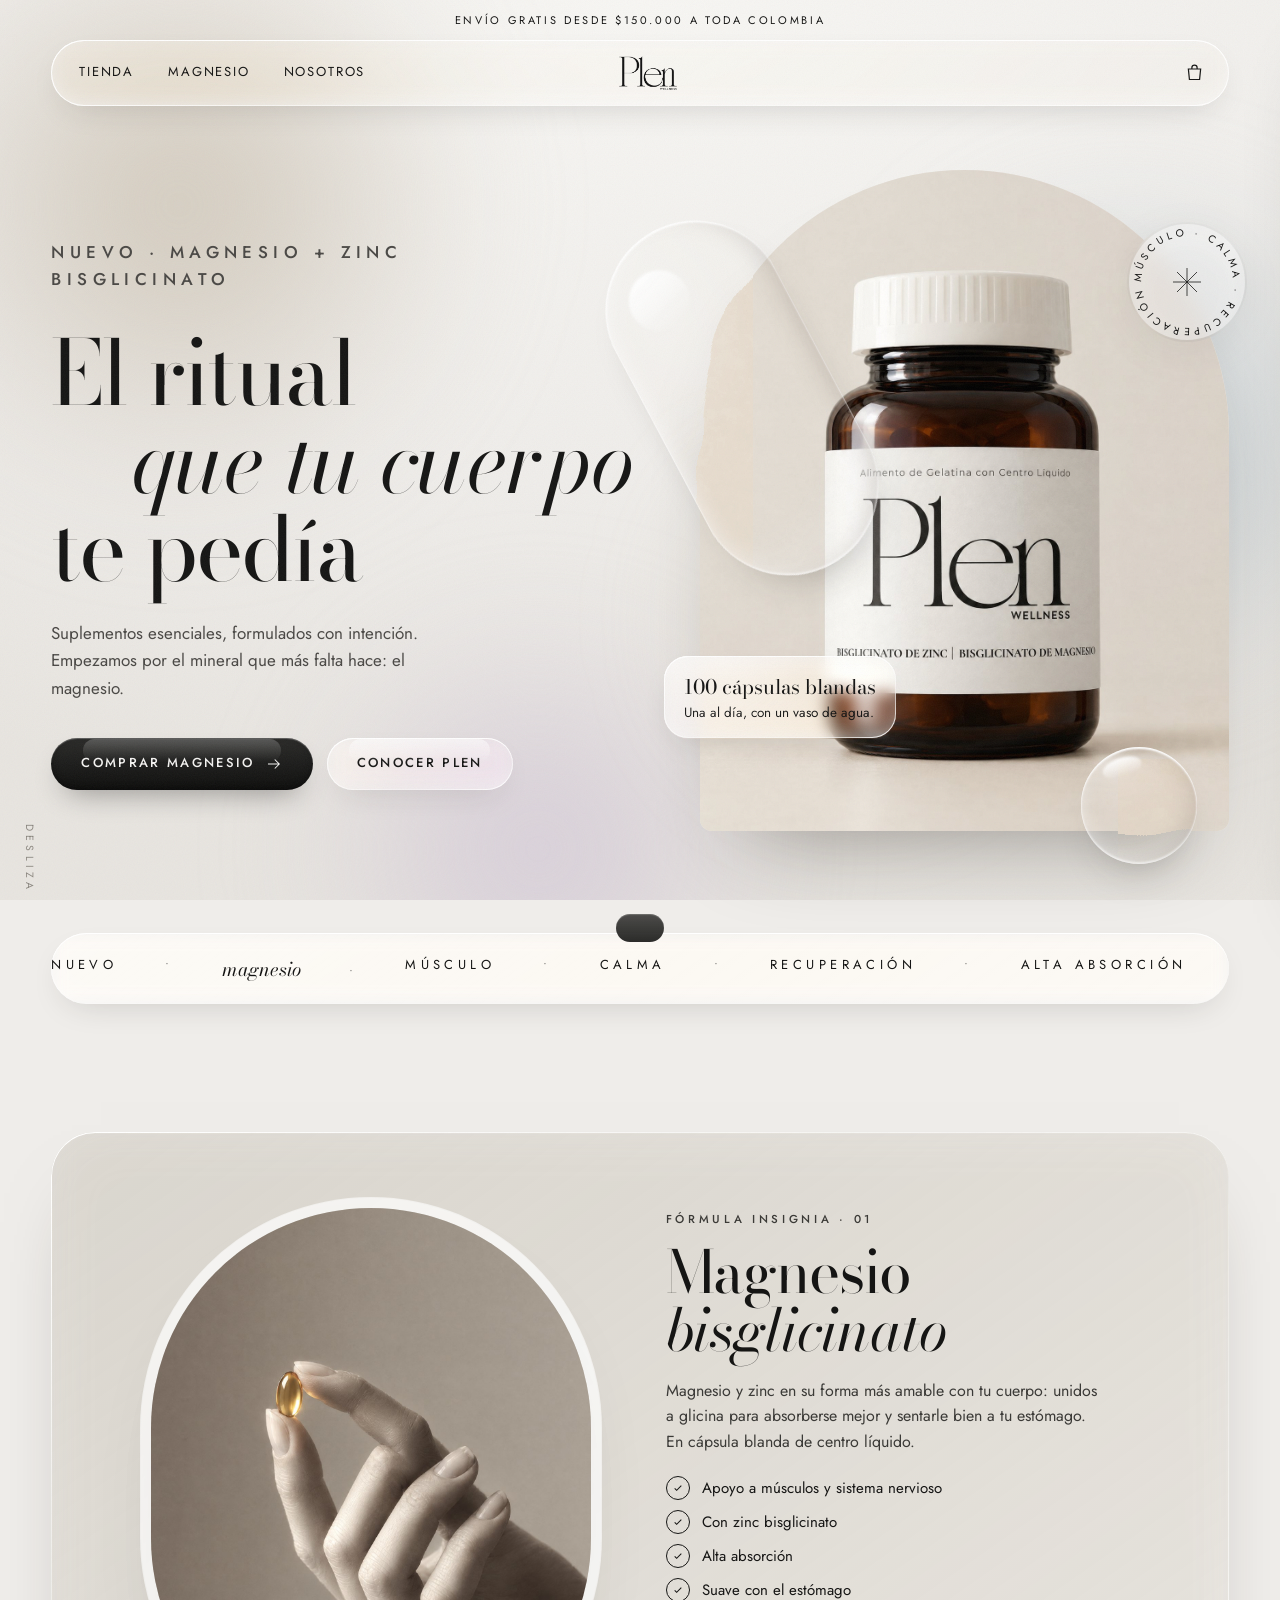
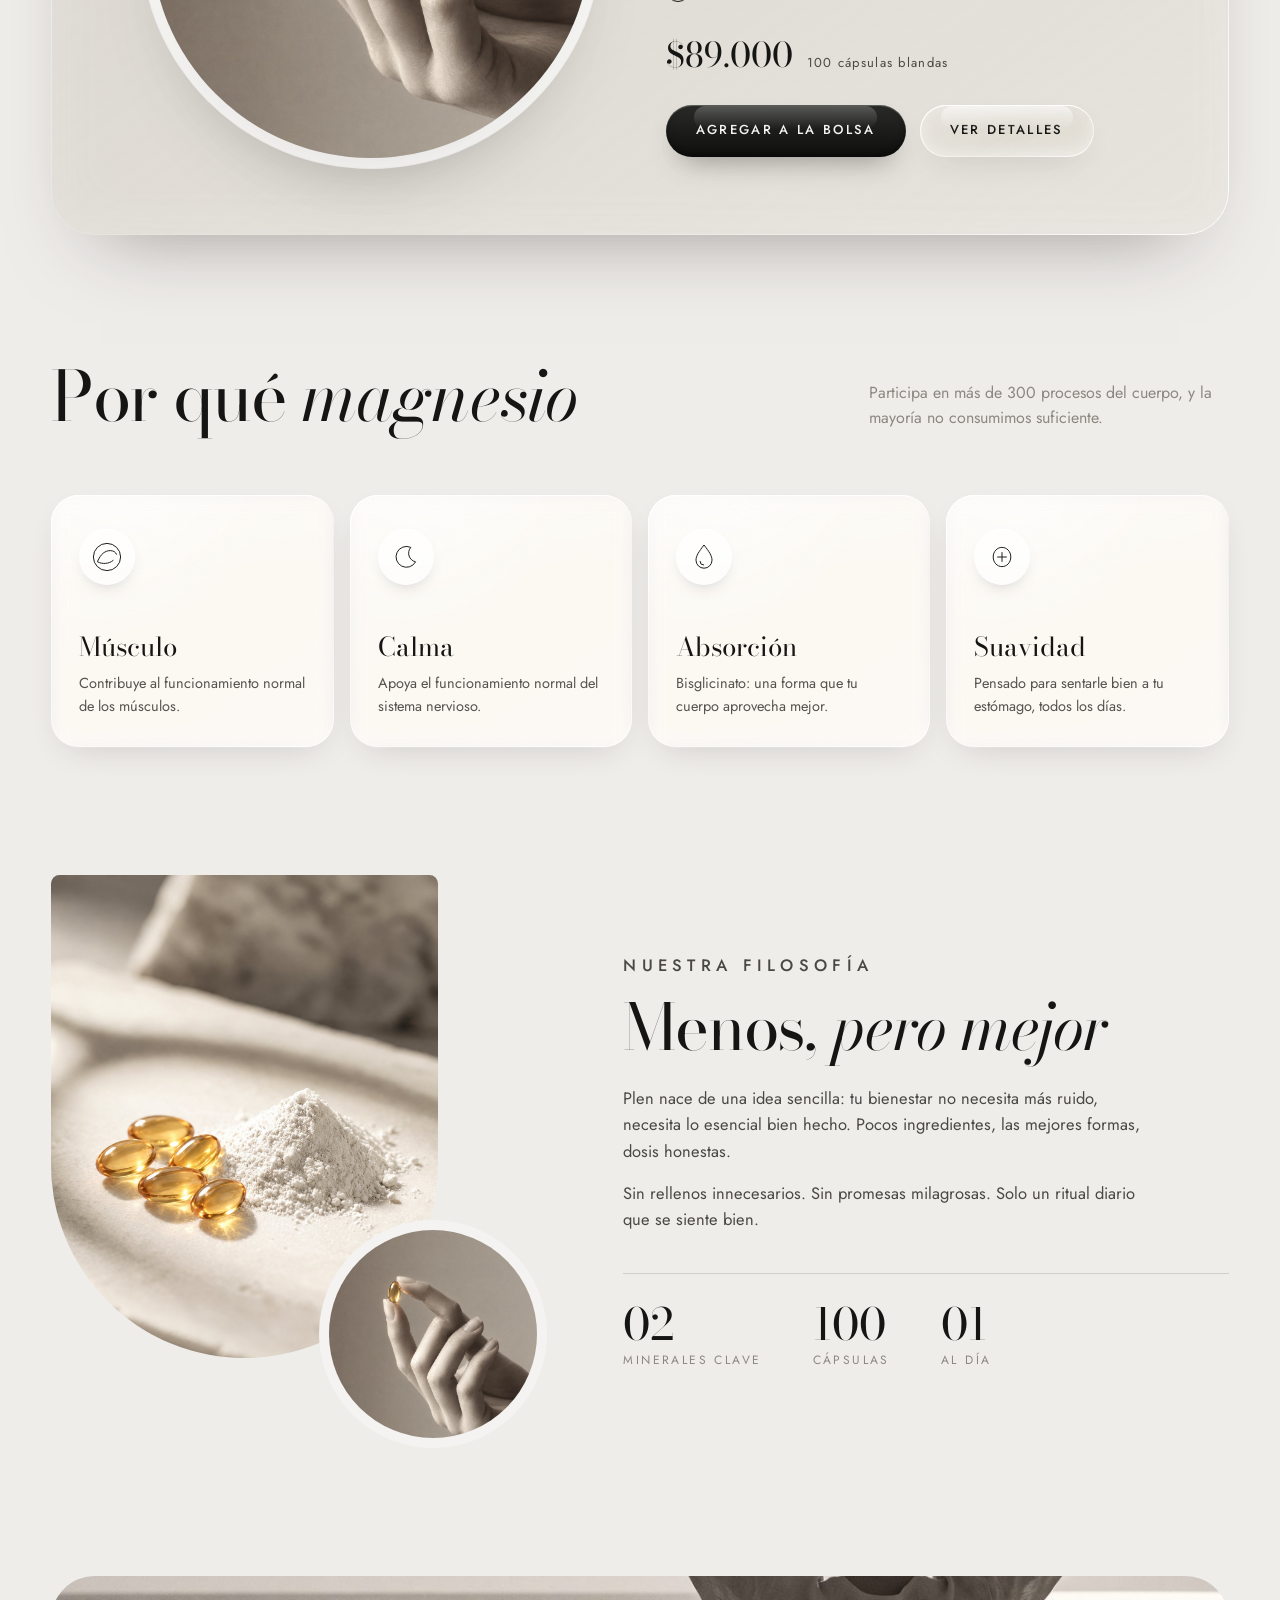
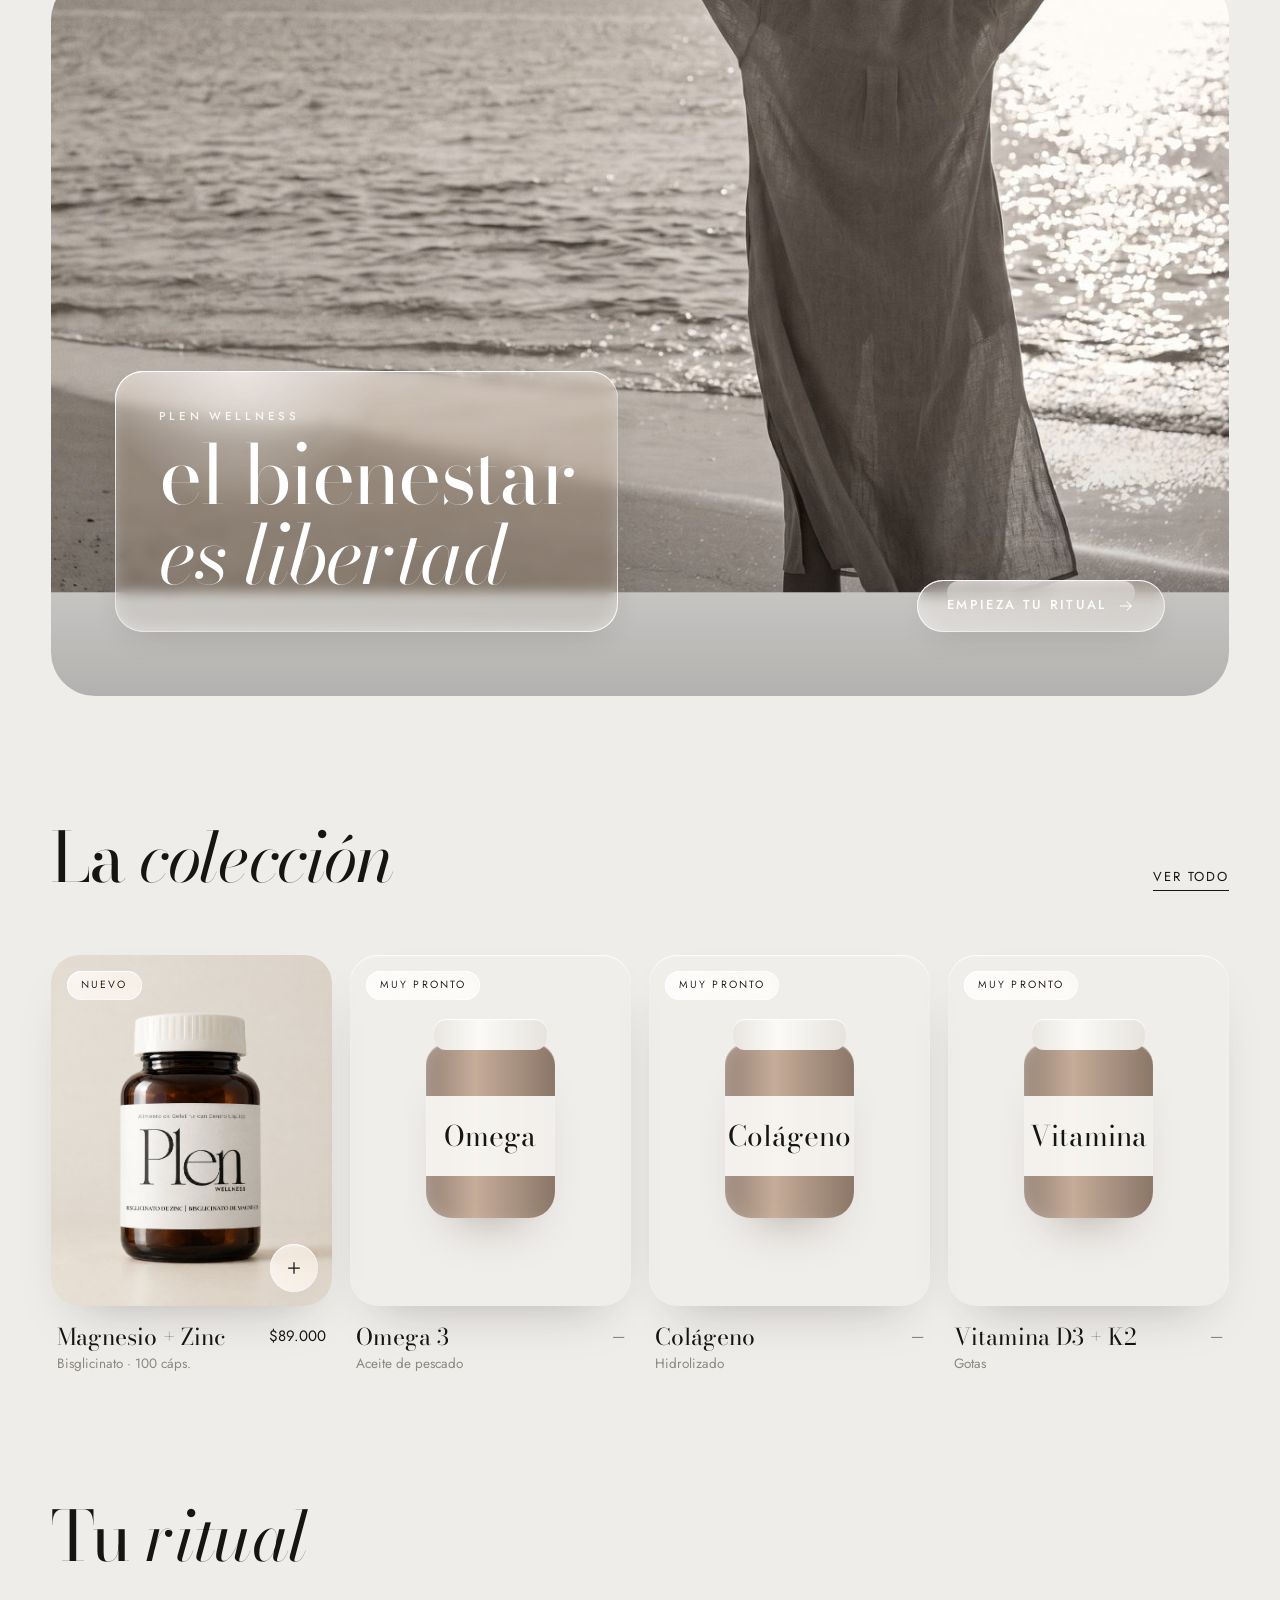
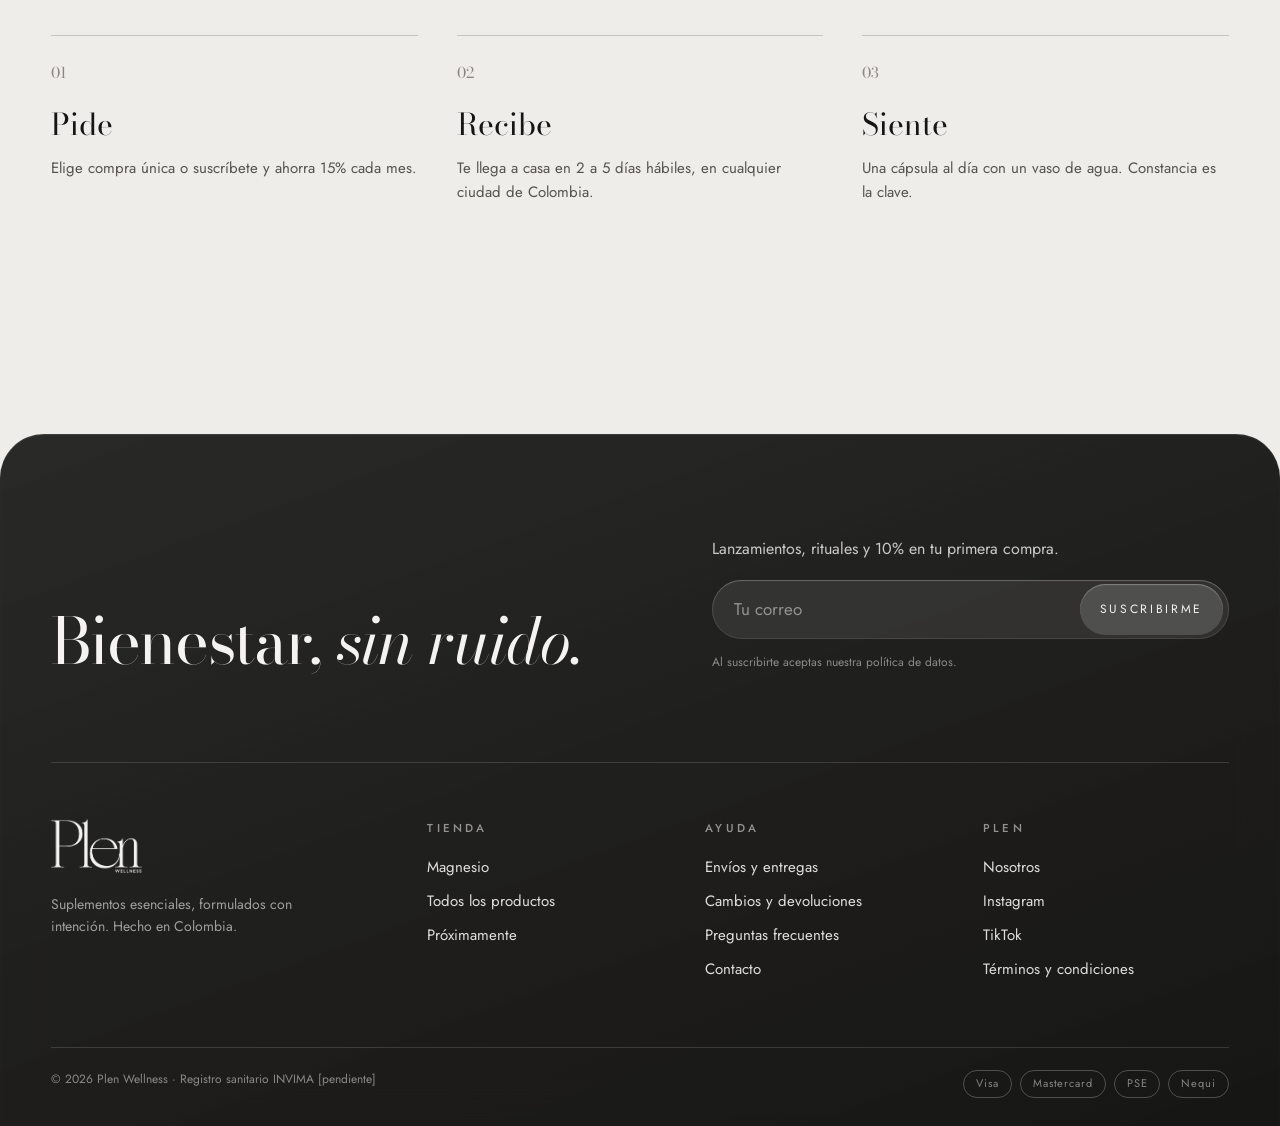
==== commit 7065dee4: "Frasco real ámbar + etiqueta: fotos nuevas y datos de Magnesio + Zinc (100 cápsulas blandas) Co-Auth" ====
--- a/index.html
+++ b/index.html
@@ -4,7 +4,7 @@
 <meta charset="utf-8">
 <meta name="viewport" content="width=device-width, initial-scale=1">
 <title>Plen Wellness · Suplementos esenciales</title>
-<meta name="description" content="Plen Wellness: suplementos esenciales hechos en Colombia. Compra magnesio bisglicinato en línea con envío a todo el país.">
+<meta name="description" content="Plen Wellness: suplementos esenciales hechos en Colombia. Compra magnesio + zinc bisglicinato en línea con envío a todo el país.">
 <meta name="theme-color" content="#F4F3F1">
 <link rel="icon" type="image/png" sizes="64x64" href="marca/favicon-64.png">
 <link rel="icon" type="image/png" sizes="32x32" href="marca/favicon-32.png">
@@ -35,7 +35,7 @@
 
 <section class="hero"><div class="env hero__grid">
   <div class="hero__txt">
-    <p class="eyebrow rev">Nuevo · Magnesio bisglicinato</p>
+    <p class="eyebrow rev">Nuevo · Magnesio + zinc bisglicinato</p>
     <h1 class="display rev d1">El ritual<span class="fina"><em>que tu cuerpo</em></span>te pedía</h1>
     <p class="rev d2">Suplementos esenciales, formulados con intención. Empezamos por el mineral que más falta hace: el magnesio.</p>
     <div class="hero__cta rev d3"><a class="btn" href="magnesio.html">Comprar magnesio <svg class="flecha" viewBox="0 0 24 24" fill="none" stroke="currentColor" stroke-width="1.4"><path d="M4 12h15M13 6l6 6-6 6"/></svg></a><a class="btn btn--glass" href="#filosofia">Conocer Plen</a></div>
@@ -44,7 +44,7 @@
     <div class="arco"><img src="assets/img/frasco.jpg" alt="Frasco de magnesio Plen Wellness"></div>
     <svg class="sello" viewBox="0 0 120 120" aria-hidden="true"><defs><path id="c" d="M60 60m-46 0a46 46 0 1 1 92 0a46 46 0 1 1-92 0"/></defs><circle cx="60" cy="60" r="58" fill="#F4F3F1"/><text><textPath href="#c">músculo · calma · recuperación ·</textPath></text><path d="M60 46v28M46 60h28M50 50l20 20M70 50L50 70" stroke="#151514" stroke-width=".8"/></svg>
     <div class="gota gota--capsula" aria-hidden="true"></div><div class="gota gota--esfera" aria-hidden="true"></div>
-    <div class="chip-flota glass"><b>120 cápsulas</b>Un mes completo de tu ritual diario.</div>
+    <div class="chip-flota glass"><b>100 cápsulas blandas</b>Una al día, con un vaso de agua.</div>
   </div>
 </div><span class="scroll-v">Desliza</span></section>
 
@@ -53,13 +53,13 @@
 </div></div>
 
 <section class="sec"><div class="insignia rev"><div class="insignia__grid">
-  <div class="capsula"><img src="assets/img/mano.jpg" alt="Mano sosteniendo una cápsula" loading="lazy"></div>
+  <div class="capsula"><img src="assets/img/mano.jpg" alt="Mano sosteniendo una cápsula blanda Plen" loading="lazy"></div>
   <div>
     <p class="eyebrow">Fórmula insignia · 01</p>
     <h2 class="display">Magnesio <em>bisglicinato</em></h2>
-    <p>La forma de magnesio más amable con tu cuerpo: unida a glicina para absorberse mejor y sentarle bien a tu estómago.</p>
-    <ul class="lista-check"><li>Apoyo a músculos y sistema nervioso</li><li>Alta absorción</li><li>Suave con el estómago</li></ul>
-    <div class="precio">$89.000 <small>120 cápsulas · 30 días</small></div>
+    <p>Magnesio y zinc en su forma más amable con tu cuerpo: unidos a glicina para absorberse mejor y sentarle bien a tu estómago. En cápsula blanda de centro líquido.</p>
+    <ul class="lista-check"><li>Apoyo a músculos y sistema nervioso</li><li>Con zinc bisglicinato</li><li>Alta absorción</li><li>Suave con el estómago</li></ul>
+    <div class="precio">$89.000 <small>100 cápsulas blandas</small></div>
     <div class="hero__cta"><button class="btn" data-agregar="magnesio">Agregar a la bolsa</button><a class="btn btn--glass" href="magnesio.html">Ver detalles</a></div>
   </div>
 </div></div></section>
@@ -75,13 +75,13 @@
 </div></section>
 
 <section class="sec" id="filosofia" style="padding-top:0"><div class="env filo">
-  <div class="filo__fotos rev"><div class="f1"><img src="assets/img/polvo.jpg" alt="Cápsulas y magnesio en polvo" loading="lazy"></div><div class="f2"><img src="assets/img/mano.jpg" alt="" loading="lazy"></div></div>
+  <div class="filo__fotos rev"><div class="f1"><img src="assets/img/polvo.jpg" alt="Cápsulas blandas y magnesio en polvo" loading="lazy"></div><div class="f2"><img src="assets/img/mano.jpg" alt="" loading="lazy"></div></div>
   <div>
     <p class="eyebrow rev">Nuestra filosofía</p>
     <h2 class="display rev d1">Menos, <em>pero mejor</em></h2>
     <p class="rev d2">Plen nace de una idea sencilla: tu bienestar no necesita más ruido, necesita lo esencial bien hecho. Pocos ingredientes, las mejores formas, dosis honestas.</p>
     <p class="rev d2">Sin rellenos innecesarios. Sin promesas milagrosas. Solo un ritual diario que se siente bien.</p>
-    <div class="cifras rev d3"><div><b>01</b><span>Ingrediente clave</span></div><div><b>120</b><span>Cápsulas</span></div><div><b>30</b><span>Días de ritual</span></div></div>
+    <div class="cifras rev d3"><div><b>02</b><span>Minerales clave</span></div><div><b>100</b><span>Cápsulas</span></div><div><b>01</b><span>Al día</span></div></div>
   </div>
 </div></section>
 
@@ -95,7 +95,7 @@
     <article class="prod rev ">
       <a class="prod__img" href="magnesio.html"><img src="assets/img/frasco.jpg" alt="Magnesio Plen" loading="lazy"><span class="prod__tag glass">Nuevo</span></a>
       <button class="prod__add" data-agregar="magnesio" aria-label="Agregar magnesio a la bolsa"><svg viewBox="0 0 24 24" fill="none" stroke="currentColor" stroke-width="1.5"><path d="M12 5v14M5 12h14"/></svg></button>
-      <div class="prod__info"><div><h3>Magnesio</h3><p>Bisglicinato · 120 cáps.</p></div><span class="p">$89.000</span></div>
+      <div class="prod__info"><div><h3>Magnesio + Zinc</h3><p>Bisglicinato · 100 cáps.</p></div><span class="p">$89.000</span></div>
     </article>
     <article class="prod prod--pronto rev d1">
       <a class="prod__img" href="#" data-pronto><div class="frasco-sil"><span>Omega</span></div><span class="prod__tag glass">Muy pronto</span></a>
@@ -117,7 +117,7 @@
   <div class="pasos">
     <div class="paso rev"><h3>Pide</h3><p>Elige compra única o suscríbete y ahorra 15% cada mes.</p></div>
     <div class="paso rev d1"><h3>Recibe</h3><p>Te llega a casa en 2 a 5 días hábiles, en cualquier ciudad de Colombia.</p></div>
-    <div class="paso rev d2"><h3>Siente</h3><p>Cuatro cápsulas al día, preferiblemente en la noche. Constancia es la clave.</p></div>
+    <div class="paso rev d2"><h3>Siente</h3><p>Una cápsula al día con un vaso de agua. Constancia es la clave.</p></div>
   </div>
 </div></section>
 
--- a/assets/plen.css
+++ b/assets/plen.css
@@ -535,3 +535,8 @@
 body.con-lente .estela i:nth-child(3){opacity:.5}
 body.con-lente .estela i:nth-child(4){opacity:.3}
 @media (hover:none),(pointer:coarse),(prefers-reduced-motion:reduce){.lente,.estela{display:none}}
+
+/* ===== frasco real (2-nov): silueta de "muy pronto" en vidrio ámbar con tapa y etiqueta blancas ===== */
+.frasco-sil{background:linear-gradient(90deg,rgba(74,40,18,.55),rgba(140,82,40,.42) 38%,rgba(70,38,16,.6));box-shadow:inset 0 1px 1px rgba(255,255,255,.5),inset 10px 0 18px -10px rgba(255,255,255,.35),0 30px 50px -30px rgba(40,20,5,.35)}
+.frasco-sil::before{left:6%;right:6%;background:linear-gradient(90deg,#e9e6e0,#fbfaf8 40%,#e6e3dd);box-shadow:inset 0 1px 1px #fff}
+.frasco-sil span{inset:30% 0 24%;border-radius:0;background:rgba(250,249,246,.92);color:#151514}
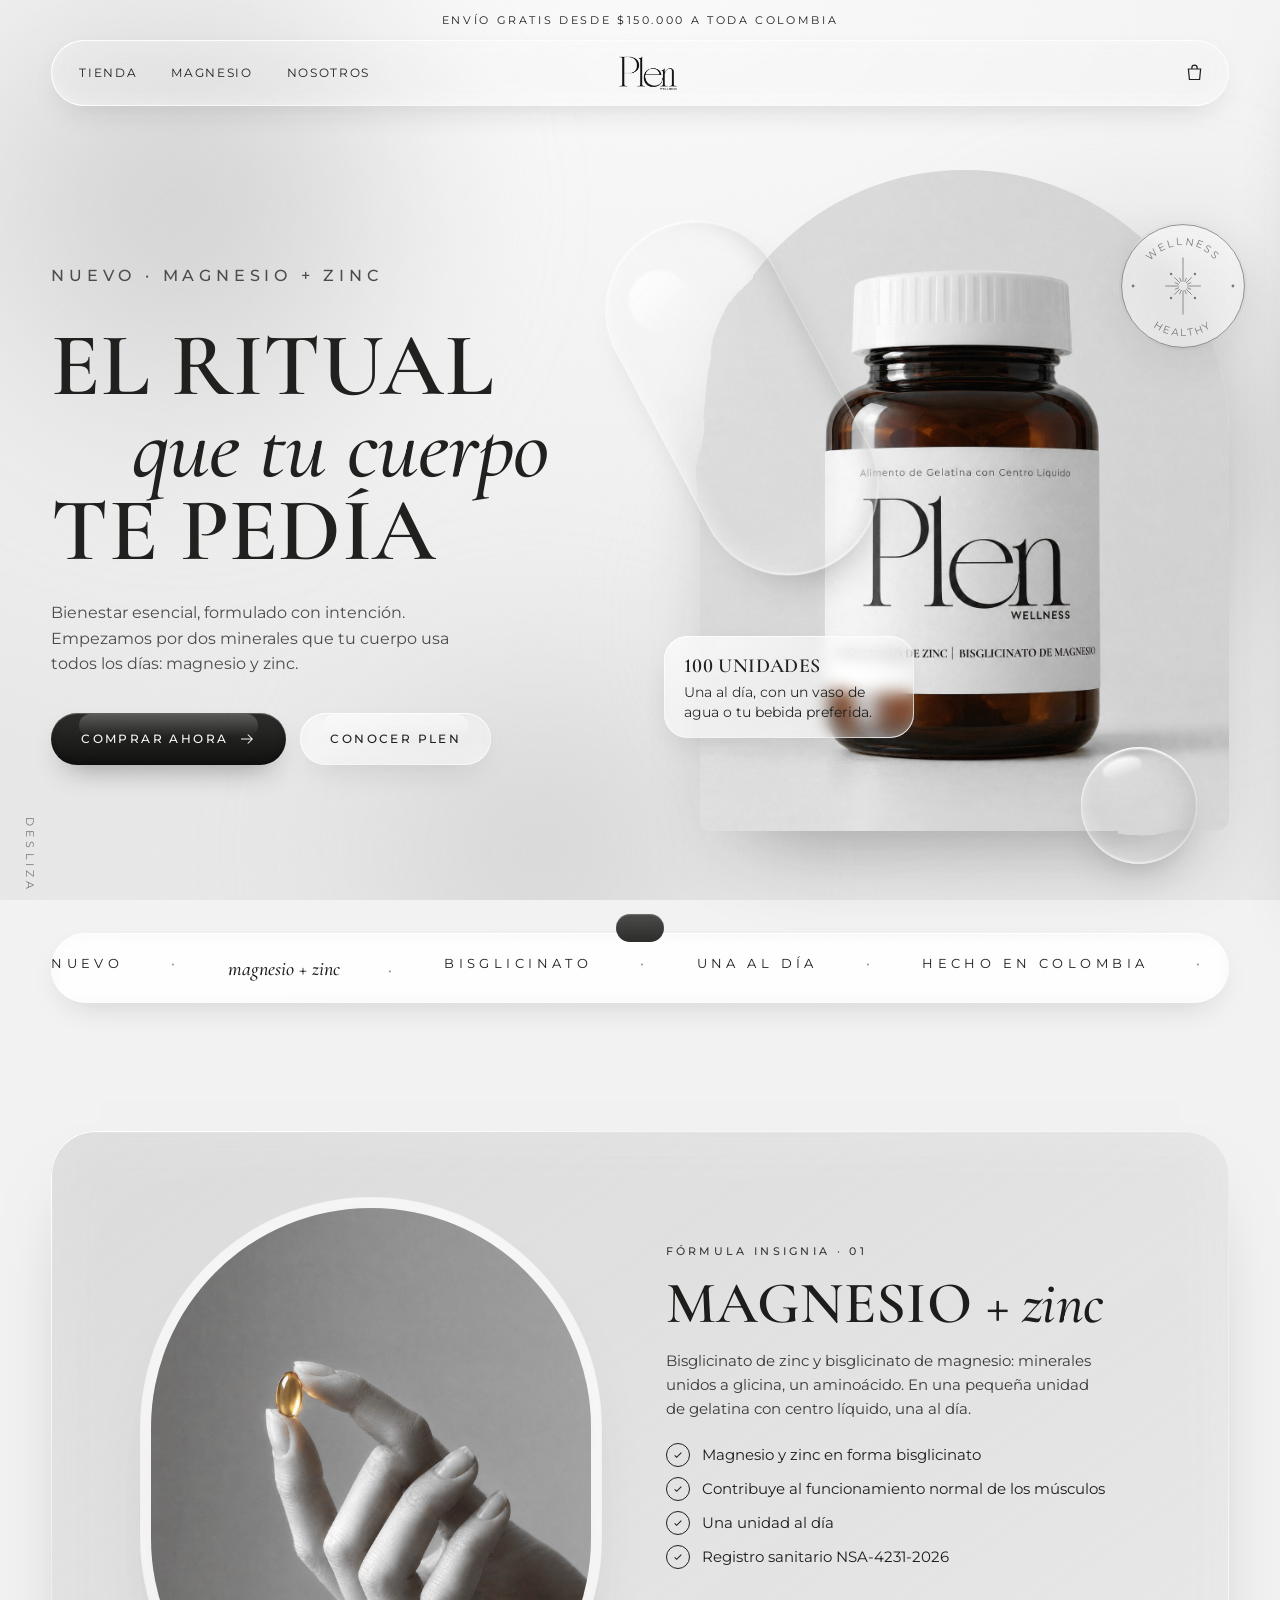
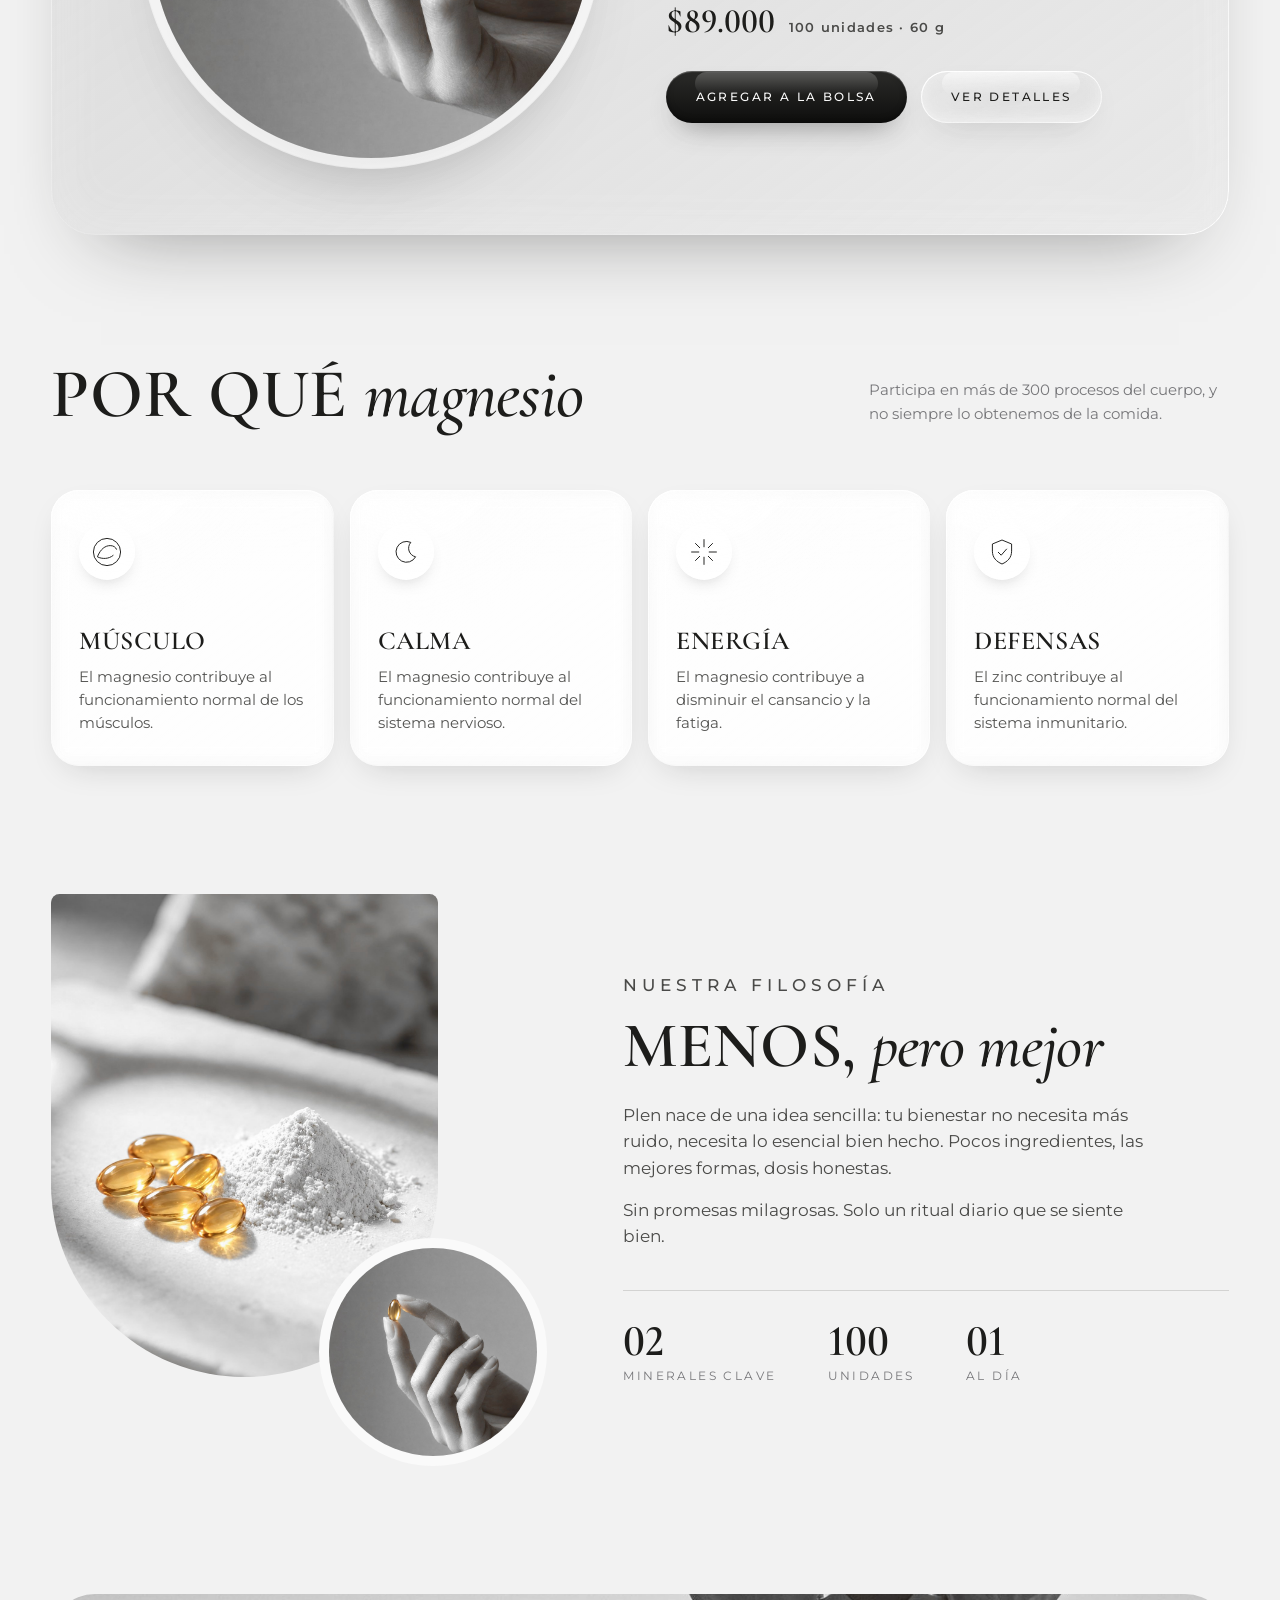
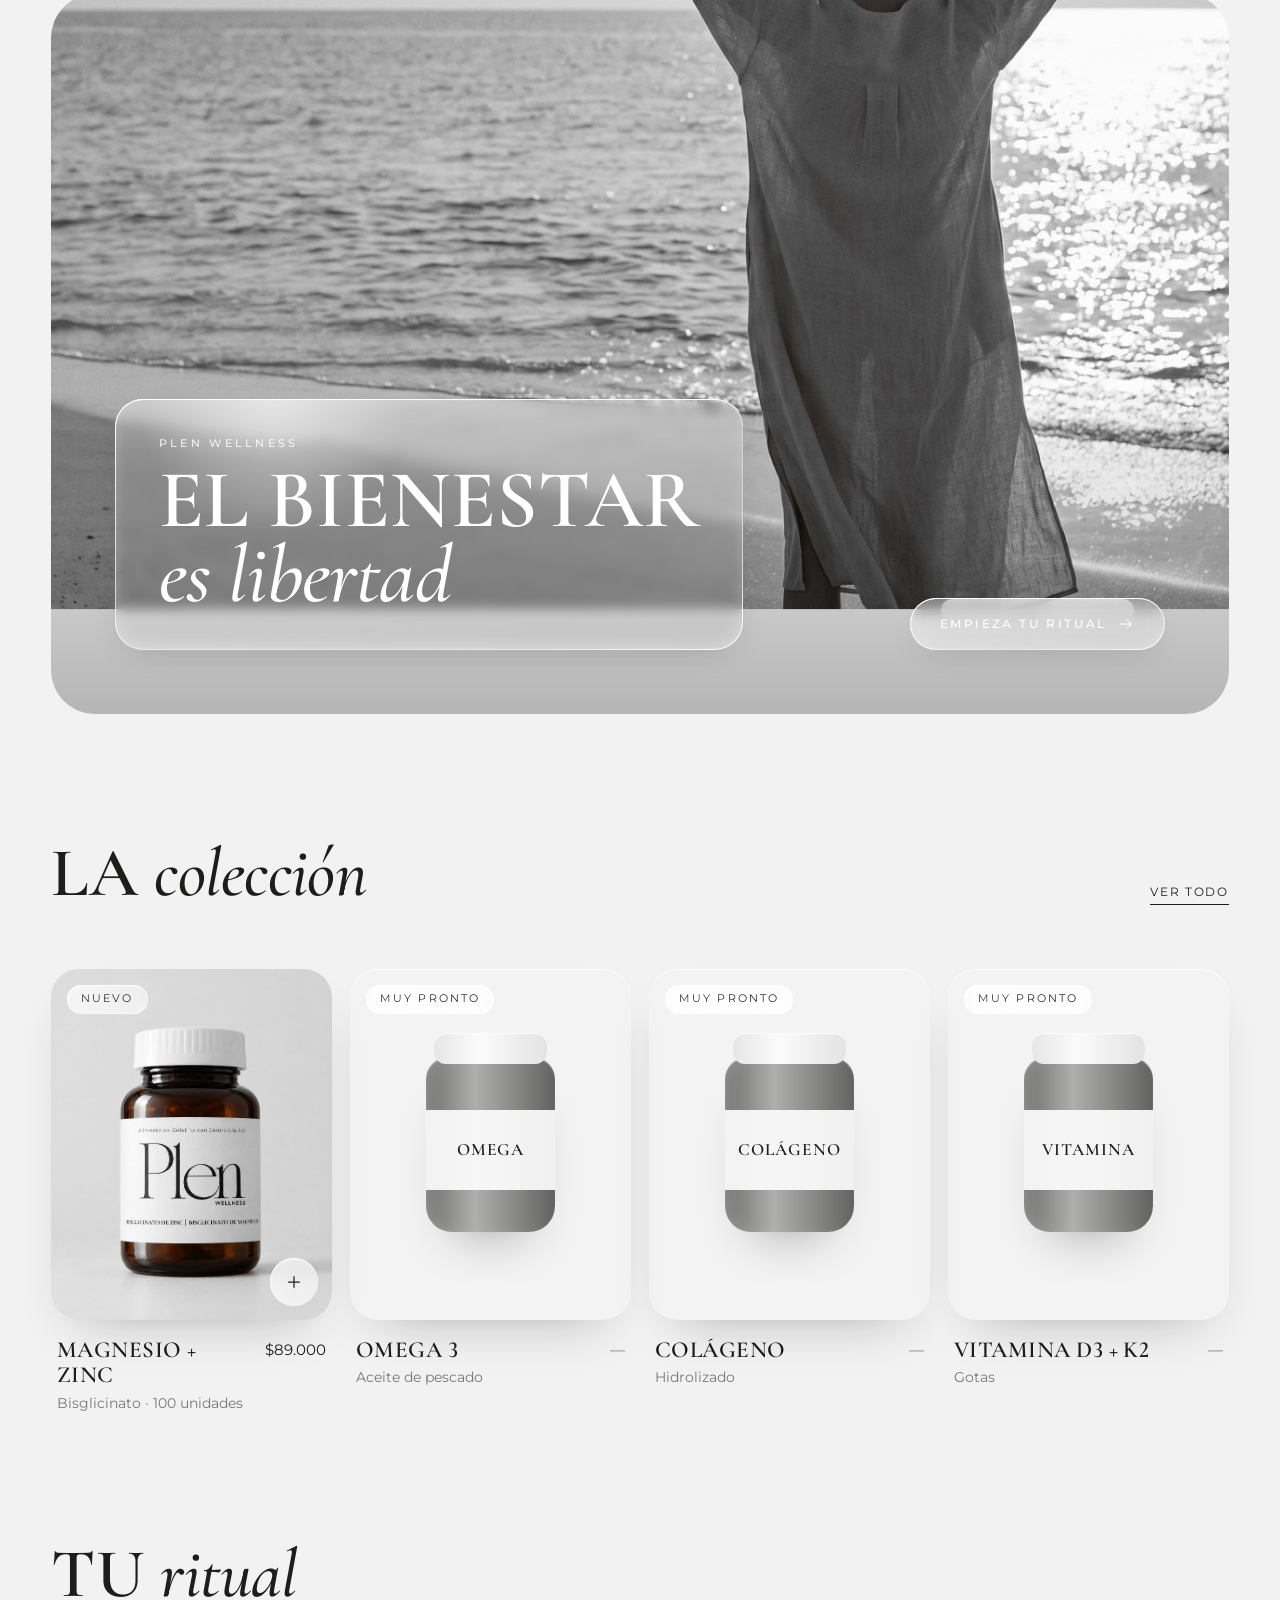
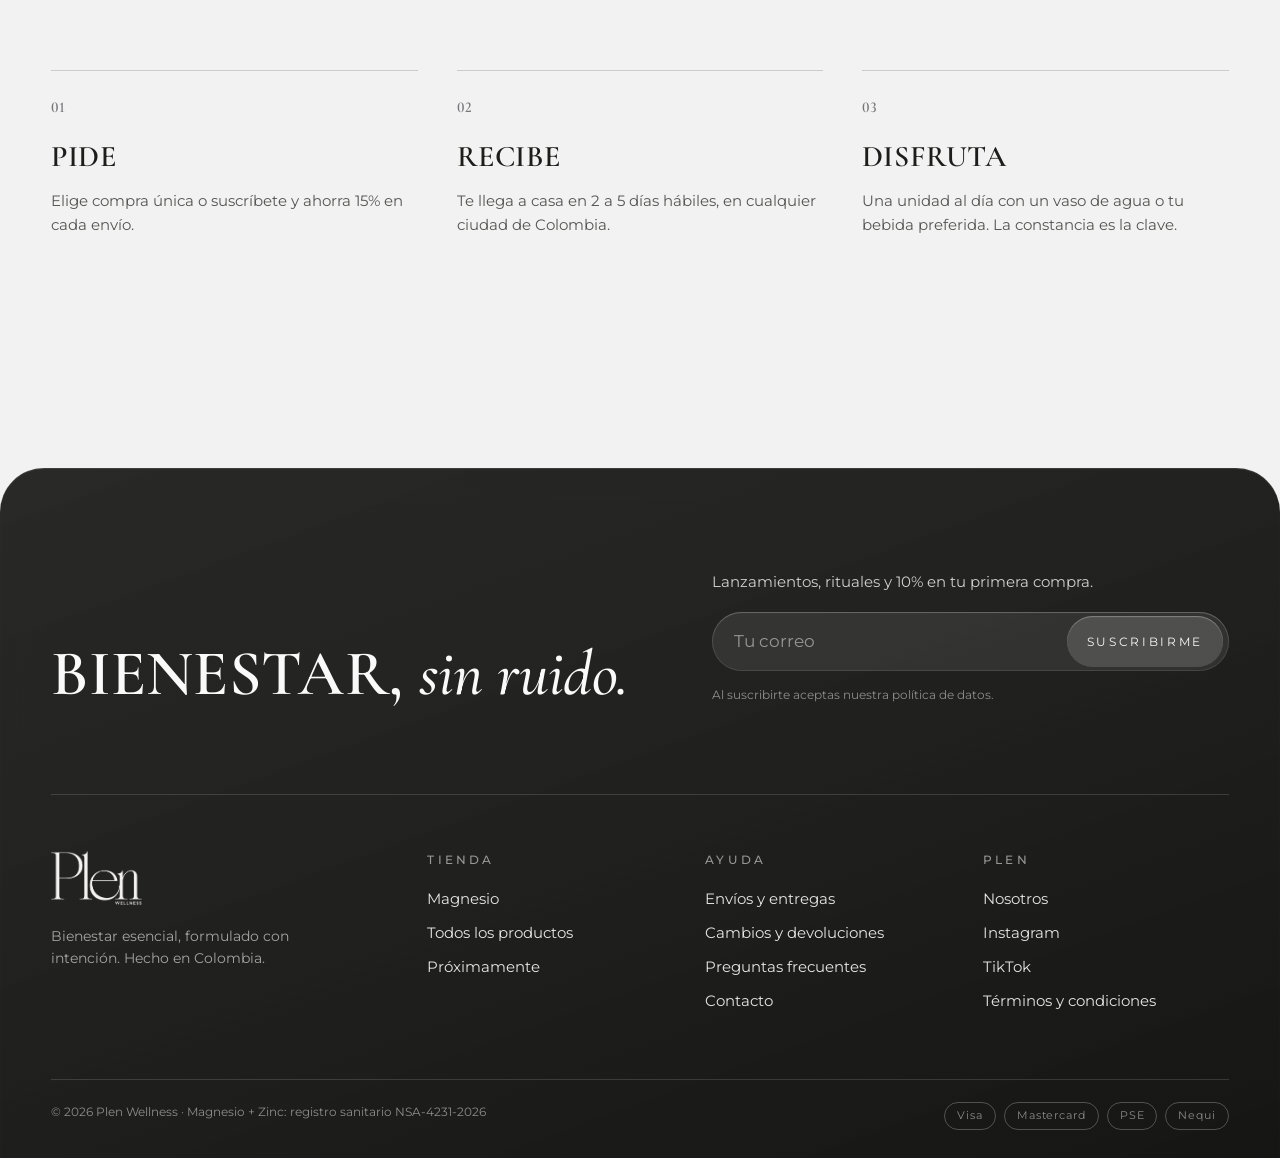
==== commit 6b759a55: "Web alineada a la marca real: Cormorant Garamond + Montserrat, blanco y negro, textos de alimento (n" ====
--- a/index.html
+++ b/index.html
@@ -3,14 +3,14 @@
 <head>
 <meta charset="utf-8">
 <meta name="viewport" content="width=device-width, initial-scale=1">
-<title>Plen Wellness · Suplementos esenciales</title>
-<meta name="description" content="Plen Wellness: suplementos esenciales hechos en Colombia. Compra magnesio + zinc bisglicinato en línea con envío a todo el país.">
-<meta name="theme-color" content="#F4F3F1">
+<title>Plen Wellness · Bienestar esencial</title>
+<meta name="description" content="Plen Wellness, hecho en Colombia. Compra Magnesio + Zinc bisglicinato: 100 unidades de gelatina con centro líquido, una al día, con envío a todo el país.">
+<meta name="theme-color" content="#FAFAFA">
 <link rel="icon" type="image/png" sizes="64x64" href="marca/favicon-64.png">
 <link rel="icon" type="image/png" sizes="32x32" href="marca/favicon-32.png">
 <link rel="apple-touch-icon" href="marca/apple-touch-icon.png">
 <link rel="preconnect" href="https://fonts.googleapis.com"><link rel="preconnect" href="https://fonts.gstatic.com" crossorigin>
-<link href="https://fonts.googleapis.com/css2?family=Bodoni+Moda:ital,opsz,wght@0,6..96,400;1,6..96,400&family=Jost:wght@300;400;500&display=swap" rel="stylesheet">
+<link href="https://fonts.googleapis.com/css2?family=Cormorant+Garamond:ital,wght@0,500;0,600;0,700;1,500;1,600&family=Montserrat:wght@300;400;500;600&display=swap" rel="stylesheet">
 <link rel="stylesheet" href="assets/plen.css">
 <script src="assets/plen.js" defer></script>
 </head>
@@ -35,53 +35,53 @@
 
 <section class="hero"><div class="env hero__grid">
   <div class="hero__txt">
-    <p class="eyebrow rev">Nuevo · Magnesio + zinc bisglicinato</p>
+    <p class="eyebrow rev">Nuevo · Magnesio + zinc</p>
     <h1 class="display rev d1">El ritual<span class="fina"><em>que tu cuerpo</em></span>te pedía</h1>
-    <p class="rev d2">Suplementos esenciales, formulados con intención. Empezamos por el mineral que más falta hace: el magnesio.</p>
-    <div class="hero__cta rev d3"><a class="btn" href="magnesio.html">Comprar magnesio <svg class="flecha" viewBox="0 0 24 24" fill="none" stroke="currentColor" stroke-width="1.4"><path d="M4 12h15M13 6l6 6-6 6"/></svg></a><a class="btn btn--glass" href="#filosofia">Conocer Plen</a></div>
+    <p class="rev d2">Bienestar esencial, formulado con intención. Empezamos por dos minerales que tu cuerpo usa todos los días: magnesio y zinc.</p>
+    <div class="hero__cta rev d3"><a class="btn" href="magnesio.html">Comprar ahora <svg class="flecha" viewBox="0 0 24 24" fill="none" stroke="currentColor" stroke-width="1.4"><path d="M4 12h15M13 6l6 6-6 6"/></svg></a><a class="btn btn--glass" href="#filosofia">Conocer Plen</a></div>
   </div>
   <div class="hero__foto rev d1">
     <div class="arco"><img src="assets/img/frasco.jpg" alt="Frasco de magnesio Plen Wellness"></div>
-    <svg class="sello" viewBox="0 0 120 120" aria-hidden="true"><defs><path id="c" d="M60 60m-46 0a46 46 0 1 1 92 0a46 46 0 1 1-92 0"/></defs><circle cx="60" cy="60" r="58" fill="#F4F3F1"/><text><textPath href="#c">músculo · calma · recuperación ·</textPath></text><path d="M60 46v28M46 60h28M50 50l20 20M70 50L50 70" stroke="#151514" stroke-width=".8"/></svg>
+    <svg class="sello" viewBox="0 0 200 200" aria-hidden="true"><defs><path id="sello-arriba" d="M 36,100 A 64,64 0 0 1 164,100"/><path id="sello-abajo" d="M 22,100 A 78,78 0 0 0 178,100"/></defs><circle class="aro" cx="100" cy="100" r="96"/><text><textPath href="#sello-arriba" startOffset="50%" text-anchor="middle">WELLNESS</textPath></text><text><textPath href="#sello-abajo" startOffset="50%" text-anchor="middle">HEALTHY</textPath></text><circle class="punto" cx="22" cy="100" r="2.2"/><circle class="punto" cx="178" cy="100" r="2.2"/><g class="destello"><line class="rayo" x1="100.00" y1="92.52" x2="100.00" y2="56.00"/><line class="rayo" x1="102.86" y1="93.09" x2="105.05" y2="87.80"/><line class="rayo" x1="105.29" y1="94.71" x2="113.07" y2="86.93"/><line class="rayo" x1="106.91" y1="97.14" x2="112.20" y2="94.95"/><line class="rayo" x1="107.48" y1="100.00" x2="127.28" y2="100.00"/><line class="rayo" x1="106.91" y1="102.86" x2="112.20" y2="105.05"/><line class="rayo" x1="105.29" y1="105.29" x2="113.07" y2="113.07"/><line class="rayo" x1="102.86" y1="106.91" x2="105.05" y2="112.20"/><line class="rayo" x1="100.00" y1="107.48" x2="100.00" y2="144.00"/><line class="rayo" x1="97.14" y1="106.91" x2="94.95" y2="112.20"/><line class="rayo" x1="94.71" y1="105.29" x2="86.93" y2="113.07"/><line class="rayo" x1="93.09" y1="102.86" x2="87.80" y2="105.05"/><line class="rayo" x1="92.52" y1="100.00" x2="72.72" y2="100.00"/><line class="rayo" x1="93.09" y1="97.14" x2="87.80" y2="94.95"/><line class="rayo" x1="94.71" y1="94.71" x2="86.93" y2="86.93"/><line class="rayo" x1="97.14" y1="93.09" x2="94.95" y2="87.80"/><circle class="punto" cx="118.67" cy="81.33" r="1.98"/><circle class="punto" cx="118.67" cy="118.67" r="1.98"/><circle class="punto" cx="81.33" cy="118.67" r="1.98"/><circle class="punto" cx="81.33" cy="81.33" r="1.98"/></g></svg>
     <div class="gota gota--capsula" aria-hidden="true"></div><div class="gota gota--esfera" aria-hidden="true"></div>
-    <div class="chip-flota glass"><b>100 cápsulas blandas</b>Una al día, con un vaso de agua.</div>
+    <div class="chip-flota glass"><b>100 unidades</b>Una al día, con un vaso de agua o tu bebida preferida.</div>
   </div>
 </div><span class="scroll-v">Desliza</span></section>
 
 <div class="cinta" aria-hidden="true"><div class="cinta__pista">
-  <span>Nuevo</span><span><i>magnesio</i></span><span>Músculo</span><span>Calma</span><span>Recuperación</span><span>Alta absorción</span><span>Nuevo</span><span><i>magnesio</i></span><span>Músculo</span><span>Calma</span><span>Recuperación</span><span>Alta absorción</span><span>Nuevo</span><span><i>magnesio</i></span><span>Músculo</span><span>Calma</span><span>Recuperación</span><span>Alta absorción</span><span>Nuevo</span><span><i>magnesio</i></span><span>Músculo</span><span>Calma</span><span>Recuperación</span><span>Alta absorción</span>
+  <span>Nuevo</span><span><i>magnesio + zinc</i></span><span>Bisglicinato</span><span>Una al día</span><span>Hecho en Colombia</span><span><i>bienestar, sin ruido</i></span><span>Nuevo</span><span><i>magnesio + zinc</i></span><span>Bisglicinato</span><span>Una al día</span><span>Hecho en Colombia</span><span><i>bienestar, sin ruido</i></span><span>Nuevo</span><span><i>magnesio + zinc</i></span><span>Bisglicinato</span><span>Una al día</span><span>Hecho en Colombia</span><span><i>bienestar, sin ruido</i></span><span>Nuevo</span><span><i>magnesio + zinc</i></span><span>Bisglicinato</span><span>Una al día</span><span>Hecho en Colombia</span><span><i>bienestar, sin ruido</i></span>
 </div></div>
 
 <section class="sec"><div class="insignia rev"><div class="insignia__grid">
-  <div class="capsula"><img src="assets/img/mano.jpg" alt="Mano sosteniendo una cápsula blanda Plen" loading="lazy"></div>
+  <div class="capsula"><img src="assets/img/mano.jpg" alt="Mano sosteniendo una unidad de Plen Magnesio + Zinc" loading="lazy"></div>
   <div>
     <p class="eyebrow">Fórmula insignia · 01</p>
-    <h2 class="display">Magnesio <em>bisglicinato</em></h2>
-    <p>Magnesio y zinc en su forma más amable con tu cuerpo: unidos a glicina para absorberse mejor y sentarle bien a tu estómago. En cápsula blanda de centro líquido.</p>
-    <ul class="lista-check"><li>Apoyo a músculos y sistema nervioso</li><li>Con zinc bisglicinato</li><li>Alta absorción</li><li>Suave con el estómago</li></ul>
-    <div class="precio">$89.000 <small>100 cápsulas blandas</small></div>
+    <h2 class="display">Magnesio <em>+&nbsp;zinc</em></h2>
+    <p>Bisglicinato de zinc y bisglicinato de magnesio: minerales unidos a glicina, un aminoácido. En una pequeña unidad de gelatina con centro líquido, una al día.</p>
+    <ul class="lista-check"><li>Magnesio y zinc en forma bisglicinato</li><li>Contribuye al funcionamiento normal de los músculos</li><li>Una unidad al día</li><li>Registro sanitario NSA-4231-2026</li></ul>
+    <div class="precio">$89.000 <small>100 unidades · 60 g</small></div>
     <div class="hero__cta"><button class="btn" data-agregar="magnesio">Agregar a la bolsa</button><a class="btn btn--glass" href="magnesio.html">Ver detalles</a></div>
   </div>
 </div></div></section>
 
 <section class="sec" style="padding-top:0"><div class="env">
-  <div class="sec__cab"><h2 class="display rev">Por qué <em>magnesio</em></h2><p class="suave rev" style="max-width:360px">Participa en más de 300 procesos del cuerpo, y la mayoría no consumimos suficiente.</p></div>
+  <div class="sec__cab"><h2 class="display rev">Por qué <em>magnesio</em></h2><p class="suave rev" style="max-width:360px">Participa en más de 300 procesos del cuerpo, y no siempre lo obtenemos de la comida.</p></div>
   <div class="beneficios">
-    <div class="beneficio glass rev"><svg viewBox="0 0 40 40"><path d="M8 26c4-10 10-14 16-14 4 0 7 2 8 5"/><path d="M8 26c6 3 14 3 20-2"/><circle cx="20" cy="20" r="17"/></svg><h3>Músculo</h3><p>Contribuye al funcionamiento normal de los músculos.</p></div>
-    <div class="beneficio glass rev d1"><svg viewBox="0 0 40 40"><path d="M26 8a13 13 0 1 0 6 18A11 11 0 0 1 26 8z"/></svg><h3>Calma</h3><p>Apoya el funcionamiento normal del sistema nervioso.</p></div>
-    <div class="beneficio glass rev d2"><svg viewBox="0 0 40 40"><path d="M20 5c6 8 10 13 10 19a10 10 0 0 1-20 0c0-6 4-11 10-19z"/><path d="M15 25a5 5 0 0 0 5 5"/></svg><h3>Absorción</h3><p>Bisglicinato: una forma que tu cuerpo aprovecha mejor.</p></div>
-    <div class="beneficio glass rev d3"><svg viewBox="0 0 40 40"><path d="M9 20c0-7 5-12 11-12s11 5 11 12-5 12-11 12S9 27 9 20z"/><path d="M14 20h12M20 14v12"/></svg><h3>Suavidad</h3><p>Pensado para sentarle bien a tu estómago, todos los días.</p></div>
+    <div class="beneficio glass rev"><svg viewBox="0 0 40 40"><path d="M8 26c4-10 10-14 16-14 4 0 7 2 8 5"/><path d="M8 26c6 3 14 3 20-2"/><circle cx="20" cy="20" r="17"/></svg><h3>Músculo</h3><p>El magnesio contribuye al funcionamiento normal de los músculos.</p></div>
+    <div class="beneficio glass rev d1"><svg viewBox="0 0 40 40"><path d="M26 8a13 13 0 1 0 6 18A11 11 0 0 1 26 8z"/></svg><h3>Calma</h3><p>El magnesio contribuye al funcionamiento normal del sistema nervioso.</p></div>
+    <div class="beneficio glass rev d2"><svg viewBox="0 0 40 40"><path d="M20 4v10M20 26v10M4 20h10M26 20h10M9 9l6 6M25 25l6 6M31 9l-6 6M15 25l-6 6"/></svg><h3>Energía</h3><p>El magnesio contribuye a disminuir el cansancio y la fatiga.</p></div>
+    <div class="beneficio glass rev d3"><svg viewBox="0 0 40 40"><path d="M20 5l12 5v9c0 8-5 13-12 16C13 32 8 27 8 19v-9z"/><path d="M15 20l4 4 7-8"/></svg><h3>Defensas</h3><p>El zinc contribuye al funcionamiento normal del sistema inmunitario.</p></div>
   </div>
 </div></section>
 
 <section class="sec" id="filosofia" style="padding-top:0"><div class="env filo">
-  <div class="filo__fotos rev"><div class="f1"><img src="assets/img/polvo.jpg" alt="Cápsulas blandas y magnesio en polvo" loading="lazy"></div><div class="f2"><img src="assets/img/mano.jpg" alt="" loading="lazy"></div></div>
+  <div class="filo__fotos rev"><div class="f1"><img src="assets/img/polvo.jpg" alt="Unidades de gelatina con centro líquido junto a magnesio en polvo" loading="lazy"></div><div class="f2"><img src="assets/img/mano.jpg" alt="" loading="lazy"></div></div>
   <div>
     <p class="eyebrow rev">Nuestra filosofía</p>
     <h2 class="display rev d1">Menos, <em>pero mejor</em></h2>
     <p class="rev d2">Plen nace de una idea sencilla: tu bienestar no necesita más ruido, necesita lo esencial bien hecho. Pocos ingredientes, las mejores formas, dosis honestas.</p>
-    <p class="rev d2">Sin rellenos innecesarios. Sin promesas milagrosas. Solo un ritual diario que se siente bien.</p>
-    <div class="cifras rev d3"><div><b>02</b><span>Minerales clave</span></div><div><b>100</b><span>Cápsulas</span></div><div><b>01</b><span>Al día</span></div></div>
+    <p class="rev d2">Sin promesas milagrosas. Solo un ritual diario que se siente bien.</p>
+    <div class="cifras rev d3"><div><b>02</b><span>Minerales clave</span></div><div><b>100</b><span>Unidades</span></div><div><b>01</b><span>Al día</span></div></div>
   </div>
 </div></section>
 
@@ -93,9 +93,9 @@
   <div class="sec__cab"><h2 class="display rev">La <em>colección</em></h2><a class="aviso-link rev" href="tienda.html">Ver todo</a></div>
   <div class="productos">
     <article class="prod rev ">
-      <a class="prod__img" href="magnesio.html"><img src="assets/img/frasco.jpg" alt="Magnesio Plen" loading="lazy"><span class="prod__tag glass">Nuevo</span></a>
+      <a class="prod__img" href="magnesio.html"><img src="assets/img/frasco.jpg" alt="Magnesio + Zinc Plen Wellness" loading="lazy"><span class="prod__tag glass">Nuevo</span></a>
       <button class="prod__add" data-agregar="magnesio" aria-label="Agregar magnesio a la bolsa"><svg viewBox="0 0 24 24" fill="none" stroke="currentColor" stroke-width="1.5"><path d="M12 5v14M5 12h14"/></svg></button>
-      <div class="prod__info"><div><h3>Magnesio + Zinc</h3><p>Bisglicinato · 100 cáps.</p></div><span class="p">$89.000</span></div>
+      <div class="prod__info"><div><h3>Magnesio + Zinc</h3><p>Bisglicinato · 100 unidades</p></div><span class="p">$89.000</span></div>
     </article>
     <article class="prod prod--pronto rev d1">
       <a class="prod__img" href="#" data-pronto><div class="frasco-sil"><span>Omega</span></div><span class="prod__tag glass">Muy pronto</span></a>
@@ -115,9 +115,9 @@
 <section class="sec" style="padding-top:0"><div class="env">
   <div class="sec__cab"><h2 class="display rev">Tu <em>ritual</em></h2></div>
   <div class="pasos">
-    <div class="paso rev"><h3>Pide</h3><p>Elige compra única o suscríbete y ahorra 15% cada mes.</p></div>
+    <div class="paso rev"><h3>Pide</h3><p>Elige compra única o suscríbete y ahorra 15% en cada envío.</p></div>
     <div class="paso rev d1"><h3>Recibe</h3><p>Te llega a casa en 2 a 5 días hábiles, en cualquier ciudad de Colombia.</p></div>
-    <div class="paso rev d2"><h3>Siente</h3><p>Una cápsula al día con un vaso de agua. Constancia es la clave.</p></div>
+    <div class="paso rev d2"><h3>Disfruta</h3><p>Una unidad al día con un vaso de agua o tu bebida preferida. La constancia es la clave.</p></div>
   </div>
 </div></section>
 
@@ -130,12 +130,12 @@
       <p class="nota-legal">Al suscribirte aceptas nuestra política de datos.</p></div>
   </div>
   <div class="footer__grid">
-    <div><img class="footer__logo" src="marca/logo-plen-claro.png" alt="Plen Wellness"><p style="opacity:.6;max-width:280px;font-size:14px">Suplementos esenciales, formulados con intención. Hecho en Colombia.</p></div>
+    <div><img class="footer__logo" src="marca/logo-plen-claro.png" alt="Plen Wellness"><p style="opacity:.6;max-width:280px;font-size:14px">Bienestar esencial, formulado con intención. Hecho en Colombia.</p></div>
     <div><h4>Tienda</h4><a href="magnesio.html">Magnesio</a><a href="tienda.html">Todos los productos</a><a href="tienda.html#pronto">Próximamente</a></div>
     <div><h4>Ayuda</h4><a href="#">Envíos y entregas</a><a href="#">Cambios y devoluciones</a><a href="#">Preguntas frecuentes</a><a href="#">Contacto</a></div>
     <div><h4>Plen</h4><a href="index.html#filosofia">Nosotros</a><a href="#">Instagram</a><a href="#">TikTok</a><a href="#">Términos y condiciones</a></div>
   </div>
-  <div class="footer__base"><span>© 2026 Plen Wellness · Registro sanitario INVIMA [pendiente]</span>
+  <div class="footer__base"><span>© 2026 Plen Wellness · Magnesio + Zinc: registro sanitario NSA-4231-2026</span>
     <div class="pagos"><span>Visa</span><span>Mastercard</span><span>PSE</span><span>Nequi</span></div></div>
 </div></footer>
 </body>
--- a/assets/plen.css
+++ b/assets/plen.css
@@ -1,14 +1,14 @@
 /* ============ PLEN WELLNESS — tienda ============ */
 :root{
-  --marfil:#F4F3F1;
-  --hueso:#ECEAE6;
-  --piedra:#D9D6CF;
-  --salvia:#C9C6BD;
-  --gris:#8C8881;
-  --tinta:#151514;
+  --marfil:#FAFAFA;   /* fondo blanco de la etiqueta (antes marfil) */
+  --hueso:#EFEFEF;
+  --piedra:#DADADA;
+  --salvia:#CFCFCF;
+  --gris:#77777A;
+  --tinta:#1D1D1B;
   --blanco:#FFFFFF;
-  --serif:'Bodoni Moda', 'Didot', Georgia, serif;
-  --sans:'Jost', 'Futura', system-ui, sans-serif;
+  --serif:'Cormorant Garamond', Georgia, serif;
+  --sans:'Montserrat', system-ui, sans-serif;
   --r-xl:44px; --r-l:28px; --r-m:18px;
   --lado:clamp(16px,4vw,56px);
   --max:1320px;
@@ -45,8 +45,8 @@
 .anuncio{background:var(--tinta);color:var(--marfil);font-size:11.5px;letter-spacing:.24em;text-transform:uppercase;text-align:center;padding:10px 16px}
 
 /* ---------- header ---------- */
-.header{position:sticky;top:0;z-index:50;background:rgba(244,243,241,.82);backdrop-filter:blur(14px);-webkit-backdrop-filter:blur(14px);border-bottom:1px solid transparent;transition:border-color .3s}
-.header.con-borde{border-bottom-color:rgba(21,21,20,.08)}
+.header{position:sticky;top:0;z-index:50;background:rgba(250,250,250,.82);backdrop-filter:blur(14px);-webkit-backdrop-filter:blur(14px);border-bottom:1px solid transparent;transition:border-color .3s}
+.header.con-borde{border-bottom-color:rgba(29,29,27,.08)}
 .header__in{display:grid;grid-template-columns:1fr auto 1fr;align-items:center;height:78px}
 .nav{display:flex;gap:34px;font-size:13px;letter-spacing:.14em;text-transform:uppercase}
 .nav a{position:relative;padding:4px 0}
@@ -66,7 +66,7 @@
 .hero__grid{display:grid;grid-template-columns:1.05fr .95fr;gap:clamp(24px,5vw,80px);align-items:center}
 .hero h1{font-size:clamp(50px,7vw,112px)}
 .hero h1 .fina{display:block;padding-left:.9em}
-.hero__txt p{max-width:420px;margin:28px 0 36px;font-size:17px;color:#4a4845}
+.hero__txt p{max-width:420px;margin:28px 0 36px;font-size:17px;color:#4A4A48}
 .hero__cta{display:flex;gap:14px;flex-wrap:wrap;align-items:center}
 .hero__foto{position:relative}
 .arco{border-radius:999px 999px var(--r-xl) var(--r-xl);overflow:hidden;background:var(--hueso);aspect-ratio:4/5}
@@ -81,7 +81,7 @@
 .scroll-v{position:absolute;left:calc(var(--lado)*.4);bottom:40px;writing-mode:vertical-rl;font-size:10.5px;letter-spacing:.4em;text-transform:uppercase;color:var(--gris)}
 
 /* ---------- cinta ---------- */
-.cinta{border-top:1px solid rgba(21,21,20,.12);border-bottom:1px solid rgba(21,21,20,.12);overflow:hidden;padding:18px 0;white-space:nowrap}
+.cinta{border-top:1px solid rgba(29,29,27,.12);border-bottom:1px solid rgba(29,29,27,.12);overflow:hidden;padding:18px 0;white-space:nowrap}
 .cinta__pista{display:inline-flex;gap:48px;animation:cinta 34s linear infinite;font-size:13px;letter-spacing:.34em;text-transform:uppercase}
 .cinta__pista span::after{content:"•";margin-left:48px;opacity:.5}
 .cinta__pista i{font-family:var(--serif);font-style:italic;text-transform:none;letter-spacing:0;font-size:19px}
@@ -98,12 +98,12 @@
 .capsula{position:relative;aspect-ratio:1/1.25;border-radius:999px;overflow:hidden;box-shadow:0 40px 80px -40px rgba(0,0,0,.35);max-width:440px;margin:0 auto}
 .capsula img{width:100%;height:100%;object-fit:cover}
 .insignia h2{font-size:clamp(40px,4.6vw,68px);margin:16px 0 18px}
-.insignia p{max-width:440px;color:#3b3a37}
+.insignia p{max-width:440px;color:#3A3A38}
 .precio{font-family:var(--serif);font-size:34px;margin:26px 0 22px;display:flex;align-items:baseline;gap:14px}
-.precio small{font-family:var(--sans);font-size:13px;letter-spacing:.1em;color:#4a4845}
+.precio small{font-family:var(--sans);font-size:13px;letter-spacing:.1em;color:#4A4A48}
 .lista-check{list-style:none;margin:22px 0 0;display:grid;gap:10px;font-size:15px}
 .lista-check li{display:flex;gap:12px;align-items:center}
-.lista-check li::before{content:"";width:22px;height:22px;flex:none;border-radius:999px;border:1px solid currentColor;background:url("data:image/svg+xml,%3Csvg xmlns='http://www.w3.org/2000/svg' viewBox='0 0 24 24' fill='none' stroke='%23151514' stroke-width='1.6'%3E%3Cpath d='M7 12.5l3 3 7-7'/%3E%3C/svg%3E") center/16px no-repeat}
+.lista-check li::before{content:"";width:22px;height:22px;flex:none;border-radius:999px;border:1px solid currentColor;background:url("data:image/svg+xml,%3Csvg xmlns='http://www.w3.org/2000/svg' viewBox='0 0 24 24' fill='none' stroke='%231D1D1B' stroke-width='1.6'%3E%3Cpath d='M7 12.5l3 3 7-7'/%3E%3C/svg%3E") center/16px no-repeat}
 
 /* beneficios */
 .beneficios{display:grid;grid-template-columns:repeat(4,1fr);gap:16px}
@@ -111,7 +111,7 @@
 .beneficio:hover{transform:translateY(-6px);box-shadow:0 30px 60px -36px rgba(0,0,0,.3)}
 .beneficio svg{width:40px;height:40px;stroke:var(--tinta);stroke-width:1.2;fill:none;margin-bottom:40px}
 .beneficio h3{font-family:var(--serif);font-weight:400;font-size:26px;line-height:1.1;margin-bottom:10px}
-.beneficio p{font-size:14.5px;color:#55534f}
+.beneficio p{font-size:14.5px;color:#555553}
 
 /* filosofía */
 .filo{display:grid;grid-template-columns:.9fr 1.1fr;gap:clamp(32px,6vw,100px);align-items:center}
@@ -120,8 +120,8 @@
 .filo__fotos .f2{position:absolute;right:0;bottom:0;width:46%;aspect-ratio:1;border-radius:999px;overflow:hidden;border:10px solid var(--marfil)}
 .filo__fotos img{width:100%;height:100%;object-fit:cover}
 .filo h2{font-size:clamp(40px,5vw,72px);margin:18px 0 26px}
-.filo p{max-width:520px;color:#4a4845;margin-bottom:16px;font-size:16.5px}
-.cifras{display:flex;gap:clamp(24px,4vw,56px);margin-top:40px;padding-top:28px;border-top:1px solid rgba(21,21,20,.14)}
+.filo p{max-width:520px;color:#4A4A48;margin-bottom:16px;font-size:16.5px}
+.cifras{display:flex;gap:clamp(24px,4vw,56px);margin-top:40px;padding-top:28px;border-top:1px solid rgba(29,29,27,.14)}
 .cifras b{display:block;font-family:var(--serif);font-weight:400;font-size:44px;line-height:1}
 .cifras span{font-size:12px;letter-spacing:.2em;text-transform:uppercase;color:var(--gris)}
 
@@ -140,8 +140,8 @@
 .prod__info p{font-size:13.5px;color:var(--gris);margin-top:4px}
 .prod__info .p{font-size:15px;white-space:nowrap}
 .prod--pronto .prod__img{background:var(--hueso)}
-.frasco-sil{width:46%;aspect-ratio:1/1.35;border-radius:22px 22px 26px 26px;background:linear-gradient(90deg,#e2dfd9,#f7f6f3 40%,#e6e3dd);position:relative;box-shadow:0 30px 50px -30px rgba(0,0,0,.3)}
-.frasco-sil::before{content:"";position:absolute;left:-2%;right:-2%;top:-14%;height:18%;border-radius:12px;background:linear-gradient(90deg,#dcd9d3,#f3f2ef 40%,#dedbd5)}
+.frasco-sil{width:46%;aspect-ratio:1/1.35;border-radius:22px 22px 26px 26px;background:linear-gradient(90deg,#e2e2e2,#f7f7f7 40%,#e6e6e6);position:relative;box-shadow:0 30px 50px -30px rgba(0,0,0,.3)}
+.frasco-sil::before{content:"";position:absolute;left:-2%;right:-2%;top:-14%;height:18%;border-radius:12px;background:linear-gradient(90deg,#dcdcdc,#f3f3f3 40%,#dedede)}
 .frasco-sil span{position:absolute;inset:26% 14% 22%;background:rgba(255,255,255,.7);border-radius:4px;display:grid;place-items:center;font-family:var(--serif);font-size:clamp(20px,2.2vw,30px)}
 .aviso-link{font-size:13px;letter-spacing:.14em;text-transform:uppercase;border-bottom:1px solid;padding-bottom:3px}
 
@@ -154,64 +154,64 @@
 
 /* ritual / pasos */
 .pasos{display:grid;grid-template-columns:repeat(3,1fr);gap:clamp(20px,3vw,40px);counter-reset:p}
-.paso{border-top:1px solid rgba(21,21,20,.18);padding-top:24px}
+.paso{border-top:1px solid rgba(29,29,27,.18);padding-top:24px}
 .paso::before{counter-increment:p;content:"0" counter(p);font-family:var(--serif);font-size:15px;color:var(--gris)}
 .paso h3{font-family:var(--serif);font-weight:400;font-size:30px;margin:14px 0 8px}
-.paso p{color:#55534f;font-size:15px}
+.paso p{color:#555553;font-size:15px}
 
 /* preguntas (acordeón) */
 .faq{max-width:880px;margin:0 auto}
-.faq details{border-bottom:1px solid rgba(21,21,20,.16)}
+.faq details{border-bottom:1px solid rgba(29,29,27,.16)}
 .faq summary{list-style:none;cursor:pointer;display:flex;justify-content:space-between;align-items:center;gap:20px;padding:26px 0;font-family:var(--serif);font-size:clamp(20px,2vw,26px)}
 .faq summary::-webkit-details-marker{display:none}
-.mas{width:34px;height:34px;flex:none;border-radius:999px;border:1px solid rgba(21,21,20,.3);position:relative;transition:transform .4s,background .3s}
+.mas{width:34px;height:34px;flex:none;border-radius:999px;border:1px solid rgba(29,29,27,.3);position:relative;transition:transform .4s,background .3s}
 .mas::before,.mas::after{content:"";position:absolute;left:50%;top:50%;width:12px;height:1px;background:currentColor;transform:translate(-50%,-50%)}
 .mas::after{transform:translate(-50%,-50%) rotate(90deg);transition:transform .4s}
 details[open] .mas{background:var(--tinta);color:var(--marfil)}
 details[open] .mas::after{transform:translate(-50%,-50%) rotate(0)}
-.faq .resp{padding:0 60px 26px 0;color:#55534f}
+.faq .resp{padding:0 60px 26px 0;color:#555553}
 
 /* boletín + footer */
 .boletin{background:var(--tinta);color:var(--marfil);border-radius:var(--r-xl) var(--r-xl) 0 0;padding:clamp(56px,8vw,110px) 0 0;margin-top:clamp(60px,8vw,120px)}
-.boletin__grid{display:grid;grid-template-columns:1.2fr 1fr;gap:40px;align-items:end;padding-bottom:clamp(48px,7vw,90px);border-bottom:1px solid rgba(244,243,241,.14)}
+.boletin__grid{display:grid;grid-template-columns:1.2fr 1fr;gap:40px;align-items:end;padding-bottom:clamp(48px,7vw,90px);border-bottom:1px solid rgba(250,250,250,.14)}
 .boletin h2{font-size:clamp(40px,5vw,72px)}
-.form-linea{display:flex;border-bottom:1px solid rgba(244,243,241,.5);padding-bottom:6px}
+.form-linea{display:flex;border-bottom:1px solid rgba(250,250,250,.5);padding-bottom:6px}
 .form-linea input{flex:1;background:none;border:0;color:var(--marfil);font:inherit;font-size:17px;padding:12px 0;outline:none}
-.form-linea input::placeholder{color:rgba(244,243,241,.5)}
+.form-linea input::placeholder{color:rgba(250,250,250,.5)}
 .form-linea button{font-size:12px;letter-spacing:.22em;text-transform:uppercase}
-.nota-legal{font-size:12px;color:rgba(244,243,241,.5);margin-top:14px}
+.nota-legal{font-size:12px;color:rgba(250,250,250,.5);margin-top:14px}
 .footer__grid{display:grid;grid-template-columns:1.4fr repeat(3,1fr);gap:32px;padding:56px 0}
-.footer__grid h4{font-size:11.5px;letter-spacing:.28em;text-transform:uppercase;font-weight:500;margin-bottom:18px;color:rgba(244,243,241,.55)}
+.footer__grid h4{font-size:11.5px;letter-spacing:.28em;text-transform:uppercase;font-weight:500;margin-bottom:18px;color:rgba(250,250,250,.55)}
 .footer__grid a{display:block;margin-bottom:10px;font-size:15px;opacity:.9}
 .footer__grid a:hover{opacity:1;text-decoration:underline}
 .footer__logo{height:54px;width:auto;margin-bottom:20px}
-.footer__base{display:flex;justify-content:space-between;gap:20px;flex-wrap:wrap;padding:22px 0 28px;border-top:1px solid rgba(244,243,241,.14);font-size:12px;color:rgba(244,243,241,.5)}
+.footer__base{display:flex;justify-content:space-between;gap:20px;flex-wrap:wrap;padding:22px 0 28px;border-top:1px solid rgba(250,250,250,.14);font-size:12px;color:rgba(250,250,250,.5)}
 .pagos{display:flex;gap:8px;flex-wrap:wrap}
-.pagos span{border:1px solid rgba(244,243,241,.25);border-radius:999px;padding:4px 12px;font-size:11px;letter-spacing:.08em}
+.pagos span{border:1px solid rgba(250,250,250,.25);border-radius:999px;padding:4px 12px;font-size:11px;letter-spacing:.08em}
 
 /* ---------- carrito (panel) ---------- */
-.velo{position:fixed;inset:0;background:rgba(21,21,20,.35);backdrop-filter:blur(3px);opacity:0;pointer-events:none;transition:opacity .4s;z-index:80}
+.velo{position:fixed;inset:0;background:rgba(29,29,27,.35);backdrop-filter:blur(3px);opacity:0;pointer-events:none;transition:opacity .4s;z-index:80}
 .velo.si{opacity:1;pointer-events:auto}
 .carrito{position:fixed;top:10px;right:10px;bottom:10px;width:min(440px,calc(100% - 20px));background:var(--marfil);border-radius:var(--r-l);z-index:90;display:flex;flex-direction:column;transform:translateX(110%);transition:transform .55s cubic-bezier(.2,.8,.2,1);box-shadow:0 30px 80px -30px rgba(0,0,0,.4)}
 .carrito.si{transform:none}
-.carrito__cab{display:flex;justify-content:space-between;align-items:center;padding:24px 26px;border-bottom:1px solid rgba(21,21,20,.1)}
+.carrito__cab{display:flex;justify-content:space-between;align-items:center;padding:24px 26px;border-bottom:1px solid rgba(29,29,27,.1)}
 .carrito__cab h3{font-family:var(--serif);font-weight:400;font-size:30px}
 .envio-barra{padding:16px 26px;font-size:13px}
 .envio-barra .riel{height:4px;border-radius:9px;background:var(--piedra);margin-top:10px;overflow:hidden}
 .envio-barra .riel i{display:block;height:100%;background:var(--tinta);border-radius:9px;transition:width .6s}
 .carrito__items{flex:1;overflow:auto;padding:8px 26px}
-.item{display:grid;grid-template-columns:84px 1fr auto;gap:16px;padding:18px 0;border-bottom:1px solid rgba(21,21,20,.08);align-items:center}
+.item{display:grid;grid-template-columns:84px 1fr auto;gap:16px;padding:18px 0;border-bottom:1px solid rgba(29,29,27,.08);align-items:center}
 .item img{width:84px;height:100px;object-fit:cover;border-radius:16px;background:#fff}
 .item h4{font-family:var(--serif);font-weight:400;font-size:20px;line-height:1.1}
 .item small{display:block;color:var(--gris);font-size:12.5px;margin:3px 0 10px}
-.cant{display:inline-flex;align-items:center;border:1px solid rgba(21,21,20,.2);border-radius:999px;height:36px}
+.cant{display:inline-flex;align-items:center;border:1px solid rgba(29,29,27,.2);border-radius:999px;height:36px}
 .cant button{width:34px;height:34px;font-size:16px}
 .cant span{min-width:22px;text-align:center;font-size:14px}
 .item__der{text-align:right;font-size:15px}
 .item__der button{display:block;margin-top:14px;margin-left:auto;font-size:11.5px;letter-spacing:.14em;text-transform:uppercase;color:var(--gris);text-decoration:underline}
 .carrito__vacio{text-align:center;padding:70px 20px;color:var(--gris)}
 .carrito__vacio b{display:block;font-family:var(--serif);font-weight:400;font-size:28px;color:var(--tinta);margin-bottom:10px}
-.carrito__pie{padding:22px 26px 26px;border-top:1px solid rgba(21,21,20,.1)}
+.carrito__pie{padding:22px 26px 26px;border-top:1px solid rgba(29,29,27,.1)}
 .fila{display:flex;justify-content:space-between;font-size:15px;margin-bottom:8px}
 .fila--total{font-family:var(--serif);font-size:24px;margin:14px 0 18px}
 .seguro{text-align:center;font-size:12px;color:var(--gris);margin-top:12px}
@@ -232,12 +232,12 @@
 .foto-grande{border-radius:var(--r-xl);overflow:hidden;aspect-ratio:4/5;background:#fff}
 .foto-grande img{width:100%;height:100%;object-fit:cover;transition:opacity .35s}
 .pdp__info h1{font-size:clamp(48px,5.4vw,80px);margin:14px 0 6px}
-.pdp__sub{font-size:17px;color:#4a4845;margin-bottom:26px;max-width:460px}
-.chips{display:grid;grid-template-columns:1fr 1fr;gap:12px 20px;padding:22px 0;border-top:1px solid rgba(21,21,20,.12);border-bottom:1px solid rgba(21,21,20,.12);margin-bottom:26px}
+.pdp__sub{font-size:17px;color:#4A4A48;margin-bottom:26px;max-width:460px}
+.chips{display:grid;grid-template-columns:1fr 1fr;gap:12px 20px;padding:22px 0;border-top:1px solid rgba(29,29,27,.12);border-bottom:1px solid rgba(29,29,27,.12);margin-bottom:26px}
 .chips div{display:flex;gap:12px;align-items:center;font-size:12px;letter-spacing:.14em;text-transform:uppercase}
 .chips svg{width:24px;height:24px;flex:none;stroke:var(--tinta);stroke-width:1.3;fill:none}
 .opciones{display:grid;gap:12px;margin-bottom:20px}
-.opcion{display:grid;grid-template-columns:auto 1fr auto;gap:14px;align-items:start;padding:18px 20px;border:1px solid rgba(21,21,20,.18);border-radius:var(--r-m);cursor:pointer;transition:border-color .3s,background .3s}
+.opcion{display:grid;grid-template-columns:auto 1fr auto;gap:14px;align-items:start;padding:18px 20px;border:1px solid rgba(29,29,27,.18);border-radius:var(--r-m);cursor:pointer;transition:border-color .3s,background .3s}
 .opcion:has(input:checked){border-color:var(--tinta);background:var(--blanco)}
 .opcion input{appearance:none;width:20px;height:20px;border-radius:999px;border:1px solid var(--tinta);margin-top:2px;display:grid;place-items:center}
 .opcion input:checked::after{content:"";width:10px;height:10px;border-radius:999px;background:var(--tinta)}
@@ -251,15 +251,15 @@
 .comprar .cant button{width:44px;height:54px}
 .comprar .btn{flex:1;height:56px}
 .garantias{font-size:12.5px;color:var(--gris);text-align:center;margin-bottom:30px}
-.acordeon details{border-top:1px solid rgba(21,21,20,.14)}
-.acordeon details:last-child{border-bottom:1px solid rgba(21,21,20,.14)}
+.acordeon details{border-top:1px solid rgba(29,29,27,.14)}
+.acordeon details:last-child{border-bottom:1px solid rgba(29,29,27,.14)}
 .acordeon summary{list-style:none;display:flex;justify-content:space-between;align-items:center;padding:20px 0;cursor:pointer;font-size:13px;letter-spacing:.18em;text-transform:uppercase;font-weight:500}
 .acordeon summary::-webkit-details-marker{display:none}
 .acordeon summary .mas{width:28px;height:28px}
-.acordeon .resp{padding:0 0 22px;color:#4a4845;font-size:15px}
+.acordeon .resp{padding:0 0 22px;color:#4A4A48;font-size:15px}
 .acordeon .resp ul{padding-left:18px}
 .tabla-nut{width:100%;border-collapse:collapse;font-size:14px;margin-top:6px}
-.tabla-nut td{padding:9px 0;border-bottom:1px solid rgba(21,21,20,.08)}
+.tabla-nut td{padding:9px 0;border-bottom:1px solid rgba(29,29,27,.08)}
 .tabla-nut td:last-child{text-align:right}
 .barra-fija{display:none}
 
@@ -273,10 +273,10 @@
 .campo{display:flex;flex-direction:column;gap:6px}
 .campo--ancho{grid-column:1/-1}
 .campo label{font-size:11.5px;letter-spacing:.18em;text-transform:uppercase;color:var(--gris)}
-.campo input,.campo select{height:52px;border:1px solid rgba(21,21,20,.18);border-radius:14px;padding:0 16px;font:inherit;font-size:15px;background:var(--marfil);color:var(--tinta);outline:none;transition:border-color .3s}
+.campo input,.campo select{height:52px;border:1px solid rgba(29,29,27,.18);border-radius:14px;padding:0 16px;font:inherit;font-size:15px;background:var(--marfil);color:var(--tinta);outline:none;transition:border-color .3s}
 .campo input:focus,.campo select:focus{border-color:var(--tinta)}
 .metodos{display:grid;grid-template-columns:repeat(3,1fr);gap:10px}
-.metodo{border:1px solid rgba(21,21,20,.18);border-radius:16px;padding:18px 14px;text-align:center;cursor:pointer;font-size:14px;transition:border-color .3s,background .3s}
+.metodo{border:1px solid rgba(29,29,27,.18);border-radius:16px;padding:18px 14px;text-align:center;cursor:pointer;font-size:14px;transition:border-color .3s,background .3s}
 .metodo input{display:none}
 .metodo:has(input:checked){border-color:var(--tinta);background:var(--marfil)}
 .metodo svg{width:28px;height:28px;margin:0 auto 8px;stroke:var(--tinta);fill:none;stroke-width:1.3}
@@ -345,17 +345,17 @@
   --vidrio:linear-gradient(145deg,rgba(255,255,255,.62),rgba(255,255,255,.22) 55%,rgba(255,255,255,.34));
   --vidrio-osc:linear-gradient(145deg,rgba(30,30,28,.55),rgba(30,30,28,.3));
   --borde-luz:linear-gradient(135deg,rgba(255,255,255,.95),rgba(255,255,255,.15) 40%,rgba(255,255,255,.05) 60%,rgba(255,255,255,.7));
-  --sombra-vidrio:inset 0 1px 1px rgba(255,255,255,.95),inset 0 -1px 1px rgba(255,255,255,.35),inset 0 0 24px rgba(255,255,255,.28),0 1px 2px rgba(0,0,0,.04),0 18px 44px -18px rgba(40,36,30,.28);
-}
-body{background:#EFEDEA}
+  --sombra-vidrio:inset 0 1px 1px rgba(255,255,255,.95),inset 0 -1px 1px rgba(255,255,255,.35),inset 0 0 24px rgba(255,255,255,.28),0 1px 2px rgba(0,0,0,.04),0 18px 44px -18px rgba(29,29,27,.28);
+}
+body{background:#F2F2F2}
 
 /* fondo vivo: gotas de luz perla que se mueven lento */
-.aurora{position:fixed;inset:0;z-index:-1;overflow:hidden;pointer-events:none;background:radial-gradient(120% 90% at 50% 0%,#F7F6F3 0%,#EFEDEA 60%,#E8E5E0 100%)}
+.aurora{position:fixed;inset:0;z-index:-1;overflow:hidden;pointer-events:none;background:radial-gradient(120% 90% at 50% 0%,#FBFBFB 0%,#F2F2F2 60%,#E9E9E9 100%)}
 .aurora i{position:absolute;border-radius:50%;filter:blur(70px);opacity:.75;animation:deriva 26s ease-in-out infinite alternate}
-.aurora i:nth-child(1){width:52vw;height:52vw;left:-12vw;top:-10vw;background:radial-gradient(circle,#D6D0C6,transparent 68%)}
-.aurora i:nth-child(2){width:44vw;height:44vw;right:-10vw;top:18vh;background:radial-gradient(circle,#C9D0D3,transparent 68%);animation-duration:32s;animation-delay:-8s}
-.aurora i:nth-child(3){width:40vw;height:40vw;left:22vw;bottom:-16vw;background:radial-gradient(circle,#DCD5DE,transparent 68%);animation-duration:38s;animation-delay:-14s}
-.aurora i:nth-child(4){width:30vw;height:30vw;right:18vw;bottom:10vh;background:radial-gradient(circle,#E6DDD0,transparent 66%);animation-duration:29s;animation-delay:-4s}
+.aurora i:nth-child(1){width:52vw;height:52vw;left:-12vw;top:-10vw;background:radial-gradient(circle,#D4D4D4,transparent 68%)}
+.aurora i:nth-child(2){width:44vw;height:44vw;right:-10vw;top:18vh;background:radial-gradient(circle,#CBCBCB,transparent 68%);animation-duration:32s;animation-delay:-8s}
+.aurora i:nth-child(3){width:40vw;height:40vw;left:22vw;bottom:-16vw;background:radial-gradient(circle,#DADADA,transparent 68%);animation-duration:38s;animation-delay:-14s}
+.aurora i:nth-child(4){width:30vw;height:30vw;right:18vw;bottom:10vh;background:radial-gradient(circle,#E4E4E4,transparent 66%);animation-duration:29s;animation-delay:-4s}
 @keyframes deriva{0%{transform:translate(0,0) scale(1)}50%{transform:translate(6vw,4vh) scale(1.12)}100%{transform:translate(-4vw,8vh) scale(.94)}}
 
 /* la receta del vidrio */
@@ -373,12 +373,12 @@
 .header__in{max-width:calc(var(--max) - 2*var(--lado) + 40px);margin:0 auto;padding:0 12px 0 28px;border-radius:999px;height:66px;
   background:var(--vidrio);-webkit-backdrop-filter:blur(24px) saturate(190%);backdrop-filter:blur(24px) saturate(190%);box-shadow:var(--sombra-vidrio);position:relative}
 .header__in::before{content:"";position:absolute;inset:0;border-radius:inherit;padding:1px;background:var(--borde-luz);-webkit-mask:linear-gradient(#000 0 0) content-box,linear-gradient(#000 0 0);-webkit-mask-composite:xor;mask-composite:exclude;pointer-events:none}
-.header.con-borde .header__in{box-shadow:var(--sombra-vidrio),0 24px 50px -24px rgba(40,36,30,.35)}
+.header.con-borde .header__in{box-shadow:var(--sombra-vidrio),0 24px 50px -24px rgba(29,29,27,.35)}
 .logo img{height:34px}
 .icono-btn:hover{background:rgba(255,255,255,.6);box-shadow:inset 0 1px 1px #fff}
 
 /* botones de vidrio */
-.btn{position:relative;overflow:hidden;box-shadow:inset 0 1px 1px rgba(255,255,255,.28),inset 0 -2px 6px rgba(0,0,0,.35),0 14px 30px -14px rgba(0,0,0,.45);background:linear-gradient(180deg,#2a2a28,#0e0e0d)}
+.btn{position:relative;overflow:hidden;box-shadow:inset 0 1px 1px rgba(255,255,255,.28),inset 0 -2px 6px rgba(0,0,0,.35),0 14px 30px -14px rgba(0,0,0,.45);background:linear-gradient(180deg,#2b2b29,#0e0e0d)}
 .btn::after{content:"";position:absolute;left:12%;right:12%;top:1px;height:45%;border-radius:999px;background:linear-gradient(180deg,rgba(255,255,255,.22),transparent);pointer-events:none}
 .btn:hover{background:linear-gradient(180deg,#333331,#000)}
 .btn--glass{color:var(--tinta);background:var(--vidrio);-webkit-backdrop-filter:blur(18px) saturate(180%);backdrop-filter:blur(18px) saturate(180%);box-shadow:var(--sombra-vidrio)}
@@ -390,10 +390,10 @@
 
 /* hero: gotas de vidrio que refractan la foto */
 .hero__foto{isolation:isolate}
-.arco{box-shadow:0 50px 90px -50px rgba(40,36,30,.45)}
+.arco{box-shadow:0 50px 90px -50px rgba(29,29,27,.45)}
 .gota{position:absolute;z-index:3;pointer-events:none;-webkit-backdrop-filter:blur(6px) saturate(160%) brightness(1.08) contrast(1.05);backdrop-filter:blur(6px) saturate(160%) brightness(1.08) contrast(1.05);
   background:radial-gradient(120% 90% at 30% 20%,rgba(255,255,255,.34),rgba(255,255,255,.02) 45%,rgba(255,255,255,.08) 78%,rgba(255,255,255,.4));
-  box-shadow:inset 0 2px 3px rgba(255,255,255,.95),inset 0 -10px 22px rgba(255,255,255,.35),inset 8px 0 18px rgba(255,255,255,.2),inset -12px -4px 26px rgba(120,110,100,.18),0 30px 50px -22px rgba(40,36,30,.45)}
+  box-shadow:inset 0 2px 3px rgba(255,255,255,.95),inset 0 -10px 22px rgba(255,255,255,.35),inset 8px 0 18px rgba(255,255,255,.2),inset -12px -4px 26px rgba(110,110,110,.18),0 30px 50px -22px rgba(29,29,27,.45)}
 .gota::after{content:"";position:absolute;left:18%;top:9%;width:34%;height:16%;border-radius:50%;background:linear-gradient(180deg,rgba(255,255,255,.95),rgba(255,255,255,0));filter:blur(1px);transform:rotate(-18deg)}
 .gota--capsula{width:34%;aspect-ratio:1/2.1;border-radius:999px;left:-9%;top:6%;transform:rotate(-28deg);animation:flotar-g 9s ease-in-out infinite}
 .gota--esfera{width:22%;aspect-ratio:1;border-radius:50%;right:6%;bottom:-5%;animation:flotar-g 7s ease-in-out infinite reverse}
@@ -409,14 +409,14 @@
 /* tarjetas */
 .beneficio{background:var(--vidrio)}
 .beneficio svg{width:56px;height:56px;padding:12px;border-radius:50%;background:rgba(255,255,255,.55);box-shadow:inset 0 1px 1px #fff,0 8px 18px -10px rgba(0,0,0,.25)}
-.prod__img{background:rgba(255,255,255,.4);box-shadow:inset 0 1px 1px rgba(255,255,255,.9),0 24px 50px -30px rgba(40,36,30,.35)}
+.prod__img{background:rgba(255,255,255,.4);box-shadow:inset 0 1px 1px rgba(255,255,255,.9),0 24px 50px -30px rgba(29,29,27,.35)}
 .prod--pronto .prod__img{background:rgba(255,255,255,.28)}
 .prod__tag{background:var(--vidrio);border-radius:999px}
 .prod__add{background:linear-gradient(145deg,rgba(255,255,255,.7),rgba(255,255,255,.3));color:var(--tinta);-webkit-backdrop-filter:blur(14px) saturate(180%);backdrop-filter:blur(14px) saturate(180%);box-shadow:var(--sombra-vidrio)}
 .prod__add:hover{background:var(--tinta);color:#fff}
 
 /* banda insignia: vidrio ahumado sobre la aurora */
-.insignia{background:linear-gradient(145deg,rgba(201,198,189,.72),rgba(201,198,189,.42));-webkit-backdrop-filter:blur(30px) saturate(160%);backdrop-filter:blur(30px) saturate(160%);box-shadow:inset 0 1px 1px rgba(255,255,255,.7),inset 0 0 60px rgba(255,255,255,.18),0 40px 80px -50px rgba(40,36,30,.5)}
+.insignia{background:linear-gradient(145deg,rgba(205,205,205,.72),rgba(205,205,205,.42));-webkit-backdrop-filter:blur(30px) saturate(160%);backdrop-filter:blur(30px) saturate(160%);box-shadow:inset 0 1px 1px rgba(255,255,255,.7),inset 0 0 60px rgba(255,255,255,.18),0 40px 80px -50px rgba(29,29,27,.5)}
 .capsula{box-shadow:0 0 0 10px rgba(255,255,255,.25),0 0 0 11px rgba(255,255,255,.6),0 40px 80px -40px rgba(0,0,0,.35)}
 
 /* editorial: panel de vidrio sobre la foto */
@@ -432,28 +432,28 @@
 .form-linea button{background:rgba(255,255,255,.14);border-radius:999px;padding:0 20px;box-shadow:inset 0 1px 1px rgba(255,255,255,.3)}
 
 /* carrito de vidrio */
-.velo{background:rgba(40,36,30,.12);-webkit-backdrop-filter:blur(6px);backdrop-filter:blur(6px)}
-.carrito{background:linear-gradient(160deg,rgba(255,255,255,.72),rgba(245,243,240,.55));-webkit-backdrop-filter:blur(34px) saturate(190%);backdrop-filter:blur(34px) saturate(190%);box-shadow:inset 0 1px 1px #fff,inset 0 0 40px rgba(255,255,255,.3),0 40px 90px -30px rgba(40,36,30,.45);border-radius:32px}
+.velo{background:rgba(29,29,27,.12);-webkit-backdrop-filter:blur(6px);backdrop-filter:blur(6px)}
+.carrito{background:linear-gradient(160deg,rgba(255,255,255,.72),rgba(248,248,248,.55));-webkit-backdrop-filter:blur(34px) saturate(190%);backdrop-filter:blur(34px) saturate(190%);box-shadow:inset 0 1px 1px #fff,inset 0 0 40px rgba(255,255,255,.3),0 40px 90px -30px rgba(29,29,27,.45);border-radius:32px}
 .carrito::before{content:"";position:absolute;inset:0;border-radius:inherit;padding:1px;background:var(--borde-luz);-webkit-mask:linear-gradient(#000 0 0) content-box,linear-gradient(#000 0 0);-webkit-mask-composite:xor;mask-composite:exclude;pointer-events:none}
-.cant{background:rgba(255,255,255,.5);border:0;box-shadow:inset 0 1px 1px #fff,inset 0 0 0 1px rgba(21,21,20,.1)}
+.cant{background:rgba(255,255,255,.5);border:0;box-shadow:inset 0 1px 1px #fff,inset 0 0 0 1px rgba(29,29,27,.1)}
 .toast{background:linear-gradient(180deg,rgba(40,40,38,.82),rgba(15,15,14,.88));-webkit-backdrop-filter:blur(16px);backdrop-filter:blur(16px);box-shadow:inset 0 1px 1px rgba(255,255,255,.2),0 18px 40px -16px rgba(0,0,0,.5)}
 
 /* producto */
-.foto-grande{background:rgba(255,255,255,.4);box-shadow:0 40px 80px -50px rgba(40,36,30,.5)}
+.foto-grande{background:rgba(255,255,255,.4);box-shadow:0 40px 80px -50px rgba(29,29,27,.5)}
 .miniaturas button{background:rgba(255,255,255,.4)}
 .chips{border:0;padding:0;gap:10px}
 .chips div{padding:12px 14px;border-radius:999px;background:rgba(255,255,255,.4);box-shadow:inset 0 1px 1px #fff,inset 0 0 0 1px rgba(255,255,255,.5);font-size:11px}
 .opcion{border:0;border-radius:22px;background:rgba(255,255,255,.28)}
 .opcion.glass{background:rgba(255,255,255,.28)}
 .opcion:has(input:checked){background:var(--vidrio);box-shadow:var(--sombra-vidrio),0 0 0 1.5px var(--tinta)}
-.faq details,.acordeon details{border-color:rgba(21,21,20,.1)}
-.mas{background:rgba(255,255,255,.5);border:0;box-shadow:inset 0 1px 1px #fff,inset 0 0 0 1px rgba(21,21,20,.12)}
+.faq details,.acordeon details{border-color:rgba(29,29,27,.1)}
+.mas{background:rgba(255,255,255,.5);border:0;box-shadow:inset 0 1px 1px #fff,inset 0 0 0 1px rgba(29,29,27,.12)}
 .barra-fija.glass{background:var(--vidrio);color:var(--tinta);position:fixed}
 
 /* pedido */
 .bloque{background:var(--vidrio)}
 .resumen{background:var(--vidrio)}
-.campo input,.campo select{background:rgba(255,255,255,.5);border:0;box-shadow:inset 0 1px 2px rgba(0,0,0,.06),inset 0 0 0 1px rgba(21,21,20,.1)}
+.campo input,.campo select{background:rgba(255,255,255,.5);border:0;box-shadow:inset 0 1px 2px rgba(0,0,0,.06),inset 0 0 0 1px rgba(29,29,27,.1)}
 .campo input:focus{box-shadow:inset 0 0 0 1.5px var(--tinta),0 0 0 5px rgba(255,255,255,.6)}
 .metodo{border:0;border-radius:20px;background:rgba(255,255,255,.3)}
 .metodo:has(input:checked){background:var(--vidrio);box-shadow:var(--sombra-vidrio),0 0 0 1.5px var(--tinta)}
@@ -475,14 +475,14 @@
 :root{
   --vidrio:linear-gradient(145deg,rgba(255,255,255,.26),rgba(255,255,255,.04) 50%,rgba(255,255,255,.12));
   --borde-luz:linear-gradient(135deg,rgba(255,255,255,1),rgba(255,255,255,.25) 30%,rgba(255,255,255,0) 55%,rgba(255,255,255,.35) 80%,rgba(255,255,255,.95));
-  --sombra-vidrio:inset 0 1px 0 rgba(255,255,255,.95),inset 1px 0 0 rgba(255,255,255,.35),inset 0 -1px 0 rgba(255,255,255,.3),inset 0 0 18px rgba(255,255,255,.18),inset 0 -14px 26px -18px rgba(255,255,255,.6),0 12px 34px -16px rgba(40,36,30,.22);
+  --sombra-vidrio:inset 0 1px 0 rgba(255,255,255,.95),inset 1px 0 0 rgba(255,255,255,.35),inset 0 -1px 0 rgba(255,255,255,.3),inset 0 0 18px rgba(255,255,255,.18),inset 0 -14px 26px -18px rgba(255,255,255,.6),0 12px 34px -16px rgba(29,29,27,.22);
 }
 /* fondo con más contraste para que la transparencia se note */
 .aurora i{opacity:1;filter:blur(60px)}
-.aurora i:nth-child(1){background:radial-gradient(circle,#CFC6B8,transparent 66%)}
-.aurora i:nth-child(2){background:radial-gradient(circle,#BFC9CE,transparent 66%)}
-.aurora i:nth-child(3){background:radial-gradient(circle,#D5CBD8,transparent 66%)}
-.aurora i:nth-child(4){background:radial-gradient(circle,#E2D5C3,transparent 64%)}
+.aurora i:nth-child(1){background:radial-gradient(circle,#CFCFCF,transparent 66%)}
+.aurora i:nth-child(2){background:radial-gradient(circle,#C6C6C6,transparent 66%)}
+.aurora i:nth-child(3){background:radial-gradient(circle,#D6D6D6,transparent 66%)}
+.aurora i:nth-child(4){background:radial-gradient(circle,#E0E0E0,transparent 64%)}
 /* menos desenfoque = se ve lo que hay detrás */
 .glass,.btn--glass,.cinta,.prod__add{-webkit-backdrop-filter:blur(8px) saturate(170%) brightness(1.05);backdrop-filter:blur(8px) saturate(170%) brightness(1.05)}
 .header__in{background:linear-gradient(145deg,rgba(255,255,255,.3),rgba(255,255,255,.08));-webkit-backdrop-filter:blur(10px) saturate(180%) brightness(1.06);backdrop-filter:blur(10px) saturate(180%) brightness(1.06)}
@@ -500,16 +500,16 @@
 .campo input,.campo select{background:rgba(255,255,255,.22)}
 .cant,.mas{background:rgba(255,255,255,.2)}
 /* insignia: vidrio tintado, deja ver la aurora */
-.insignia{background:linear-gradient(145deg,rgba(190,185,174,.45),rgba(190,185,174,.18));-webkit-backdrop-filter:blur(14px) saturate(170%);backdrop-filter:blur(14px) saturate(170%)}
+.insignia{background:linear-gradient(145deg,rgba(192,192,192,.45),rgba(192,192,192,.18));-webkit-backdrop-filter:blur(14px) saturate(170%);backdrop-filter:blur(14px) saturate(170%)}
 .insignia::before{content:"";position:absolute;inset:0;border-radius:inherit;padding:1px;background:var(--borde-luz);-webkit-mask:linear-gradient(#000 0 0) content-box,linear-gradient(#000 0 0);-webkit-mask-composite:xor;mask-composite:exclude;pointer-events:none}
 /* gotas del hero: vidrio casi invisible, solo borde y reflejo */
 .gota{background:radial-gradient(120% 90% at 30% 18%,rgba(255,255,255,.2),rgba(255,255,255,0) 42%,rgba(255,255,255,0) 72%,rgba(255,255,255,.28));
   -webkit-backdrop-filter:blur(1.5px) saturate(150%) brightness(1.1);backdrop-filter:blur(1.5px) saturate(150%) brightness(1.1);
-  box-shadow:inset 0 2px 2px rgba(255,255,255,1),inset 0 -2px 2px rgba(255,255,255,.6),inset 10px 0 20px -8px rgba(255,255,255,.55),inset -14px -6px 24px -10px rgba(110,100,90,.25),0 24px 40px -24px rgba(40,36,30,.35)}
+  box-shadow:inset 0 2px 2px rgba(255,255,255,1),inset 0 -2px 2px rgba(255,255,255,.6),inset 10px 0 20px -8px rgba(255,255,255,.55),inset -14px -6px 24px -10px rgba(110,110,110,.25),0 24px 40px -24px rgba(29,29,27,.35)}
 @supports (backdrop-filter:url(#refraccion)){ .gota{backdrop-filter:url(#refraccion) saturate(150%) brightness(1.1)} }
 .chip-flota{background:linear-gradient(145deg,rgba(255,255,255,.34),rgba(255,255,255,.1))}
 /* panel del carrito: translúcido pero legible */
-.carrito{background:linear-gradient(160deg,rgba(255,255,255,.5),rgba(245,243,240,.3));-webkit-backdrop-filter:blur(26px) saturate(190%);backdrop-filter:blur(26px) saturate(190%)}
+.carrito{background:linear-gradient(160deg,rgba(255,255,255,.5),rgba(248,248,248,.3));-webkit-backdrop-filter:blur(26px) saturate(190%);backdrop-filter:blur(26px) saturate(190%)}
 .panel-glass{background:linear-gradient(145deg,rgba(255,255,255,.14),rgba(255,255,255,.02));-webkit-backdrop-filter:blur(6px) saturate(170%);backdrop-filter:blur(6px) saturate(170%)}
 .barra-fija.glass{background:linear-gradient(145deg,rgba(255,255,255,.38),rgba(255,255,255,.12));-webkit-backdrop-filter:blur(12px) saturate(180%);backdrop-filter:blur(12px) saturate(180%)}
 .header__in{background:linear-gradient(145deg,rgba(255,255,255,.18),rgba(255,255,255,.04));-webkit-backdrop-filter:blur(8px) saturate(170%);backdrop-filter:blur(8px) saturate(170%)}
@@ -521,9 +521,9 @@
 .lente{width:120px;height:120px;margin:-60px 0 0 -60px;will-change:transform;
   -webkit-backdrop-filter:blur(.6px) saturate(160%) brightness(1.06);backdrop-filter:blur(.6px) saturate(160%) brightness(1.06);
   background:radial-gradient(circle at 50% 50%,rgba(255,255,255,0) 58%,rgba(255,255,255,.18) 80%,rgba(255,255,255,.5) 100%);
-  box-shadow:inset 0 1.5px 1px rgba(255,255,255,.95),inset 0 -1.5px 1px rgba(255,255,255,.55),inset 8px 6px 16px -8px rgba(255,255,255,.7),inset -10px -10px 22px -10px rgba(90,80,70,.28),0 14px 30px -14px rgba(30,26,20,.3)}
+  box-shadow:inset 0 1.5px 1px rgba(255,255,255,.95),inset 0 -1.5px 1px rgba(255,255,255,.55),inset 8px 6px 16px -8px rgba(255,255,255,.7),inset -10px -10px 22px -10px rgba(90,90,90,.28),0 14px 30px -14px rgba(29,29,27,.3)}
 @supports (backdrop-filter:url(#lente)){ .lente{backdrop-filter:url(#lente) saturate(160%) brightness(1.05)} }
-.lente::before{content:"";position:absolute;inset:0;border-radius:50%;padding:1px;background:conic-gradient(from 210deg,rgba(255,255,255,1),rgba(255,255,255,.1) 25%,rgba(214,208,230,.6) 45%,rgba(255,255,255,.08) 65%,rgba(206,222,226,.7) 85%,rgba(255,255,255,1));-webkit-mask:linear-gradient(#000 0 0) content-box,linear-gradient(#000 0 0);-webkit-mask-composite:xor;mask-composite:exclude}
+.lente::before{content:"";position:absolute;inset:0;border-radius:50%;padding:1px;background:conic-gradient(from 210deg,rgba(255,255,255,1),rgba(255,255,255,.1) 25%,rgba(225,225,225,.6) 45%,rgba(255,255,255,.08) 65%,rgba(215,215,215,.7) 85%,rgba(255,255,255,1));-webkit-mask:linear-gradient(#000 0 0) content-box,linear-gradient(#000 0 0);-webkit-mask-composite:xor;mask-composite:exclude}
 .lente__brillo{position:absolute;left:20%;top:12%;width:36%;height:20%;border-radius:50%;background:linear-gradient(180deg,rgba(255,255,255,.9),rgba(255,255,255,0));filter:blur(1.5px);transform:rotate(-22deg)}
 .estela i{width:18px;height:18px;margin:-9px 0 0 -9px;
   -webkit-backdrop-filter:blur(1px) saturate(170%) brightness(1.08);backdrop-filter:blur(1px) saturate(170%) brightness(1.08);
@@ -536,7 +536,34 @@
 body.con-lente .estela i:nth-child(4){opacity:.3}
 @media (hover:none),(pointer:coarse),(prefers-reduced-motion:reduce){.lente,.estela{display:none}}
 
-/* ===== frasco real (2-nov): silueta de "muy pronto" en vidrio ámbar con tapa y etiqueta blancas ===== */
-.frasco-sil{background:linear-gradient(90deg,rgba(74,40,18,.55),rgba(140,82,40,.42) 38%,rgba(70,38,16,.6));box-shadow:inset 0 1px 1px rgba(255,255,255,.5),inset 10px 0 18px -10px rgba(255,255,255,.35),0 30px 50px -30px rgba(40,20,5,.35)}
-.frasco-sil::before{left:6%;right:6%;background:linear-gradient(90deg,#e9e6e0,#fbfaf8 40%,#e6e3dd);box-shadow:inset 0 1px 1px #fff}
-.frasco-sil span{inset:30% 0 24%;border-radius:0;background:rgba(250,249,246,.92);color:#151514}
+/* ===== silueta de "muy pronto": frasco de vidrio ahumado (blanco y negro) con tapa y etiqueta blancas ===== */
+.frasco-sil{background:linear-gradient(90deg,rgba(29,29,27,.62),rgba(80,80,78,.42) 38%,rgba(29,29,27,.68));box-shadow:inset 0 1px 1px rgba(255,255,255,.5),inset 10px 0 18px -10px rgba(255,255,255,.35),0 30px 50px -30px rgba(0,0,0,.35)}
+.frasco-sil::before{left:6%;right:6%;background:linear-gradient(90deg,#e6e6e6,#fbfbfb 40%,#e3e3e3);box-shadow:inset 0 1px 1px #fff}
+.frasco-sil span{inset:30% 0 24%;border-radius:0;background:rgba(250,250,250,.94);color:#1D1D1B}
+
+/* =====================================================================
+   MARCA REAL (2-nov-2026): letras y tono de la etiqueta
+   Cormorant Garamond (títulos en mayúsculas, SemiBold/Bold) + Montserrat (textos)
+   ===================================================================== */
+body{font-size:15px;font-variant-numeric:lining-nums}
+.display{font-weight:600;text-transform:uppercase;letter-spacing:.005em;line-height:.92}
+.display em{font-weight:500;text-transform:none;letter-spacing:-.01em}
+.chip-flota b,.beneficio h3,.cifras b,.prod__info h3,.paso h3,.faq summary,.carrito__cab h3,.item h4,.carrito__vacio b,
+.fila--total,.precio,.bloque h2,.resumen h2,.frasco-sil span,.menu-movil a,.paso::before{font-weight:600}
+.chip-flota b,.beneficio h3,.prod__info h3,.paso h3,.carrito__cab h3,.item h4,.carrito__vacio b,.bloque h2,.resumen h2,.frasco-sil span{text-transform:uppercase;letter-spacing:.02em}
+.cinta__pista i{font-weight:500;font-size:20px}
+.nav,.aviso-link,.migas{font-size:12px}
+.eyebrow{font-size:11px;letter-spacing:.3em}
+.btn{font-size:12px;letter-spacing:.2em}
+.hero__txt p,.pdp__sub{font-size:16px}
+/* sello de la etiqueta: WELLNESS · HEALTHY con destello */
+.sello{width:128px;height:128px;animation:none}
+.sello circle.aro{fill:rgba(255,255,255,.55);stroke:var(--gris);stroke-width:1.2}
+.sello text{font-size:16px;letter-spacing:.22em;fill:var(--gris)}
+.sello .rayo{stroke:var(--gris);stroke-width:1.3;stroke-linecap:round}
+.sello .punto{fill:var(--gris)}
+.sello .destello{transform-origin:100px 100px;animation:girar 30s linear infinite}
+@media (prefers-reduced-motion:reduce){.sello .destello{animation:none}}
+@media (max-width:860px){.sello{width:92px;height:92px}}
+.frasco-sil span{font-size:clamp(13px,1.35vw,19px);letter-spacing:.06em}
+@media (max-width:860px){.chip-flota{bottom:-2%;max-width:190px}.chip-flota b{font-size:18px}}
